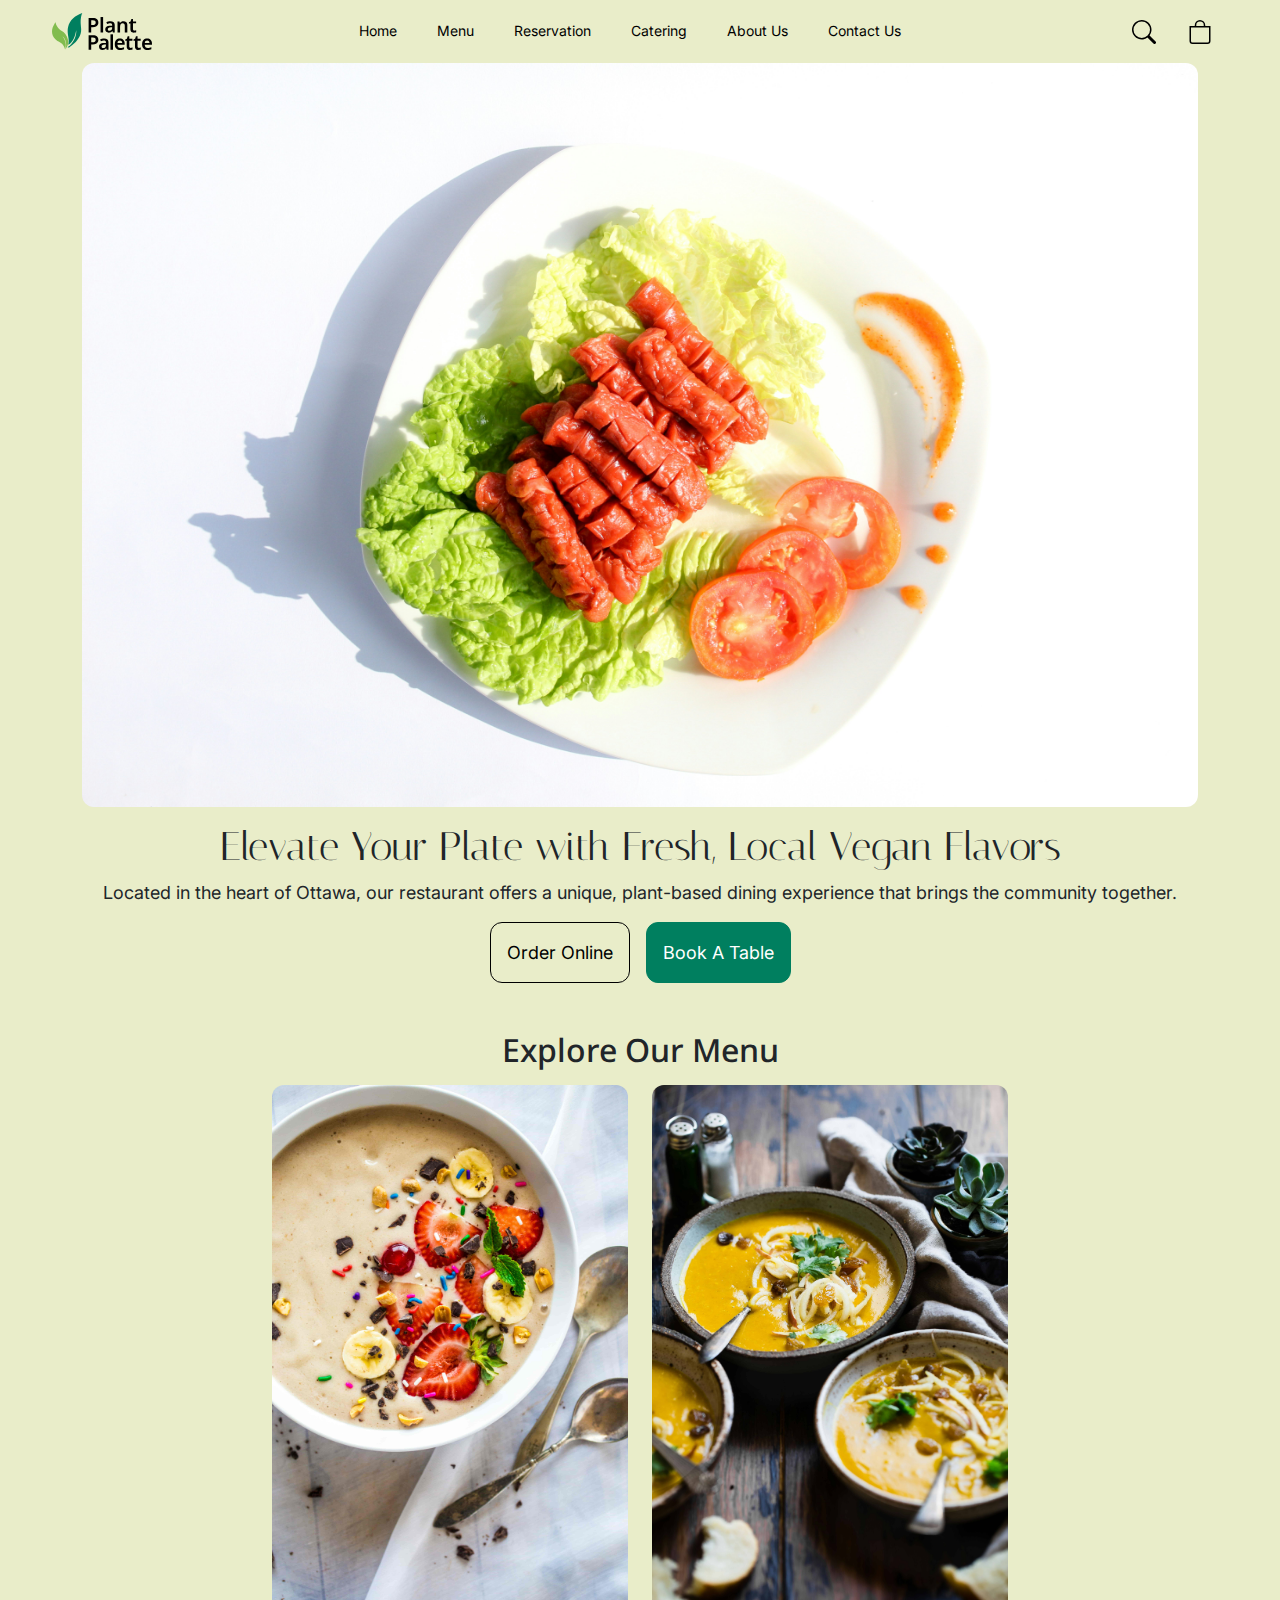
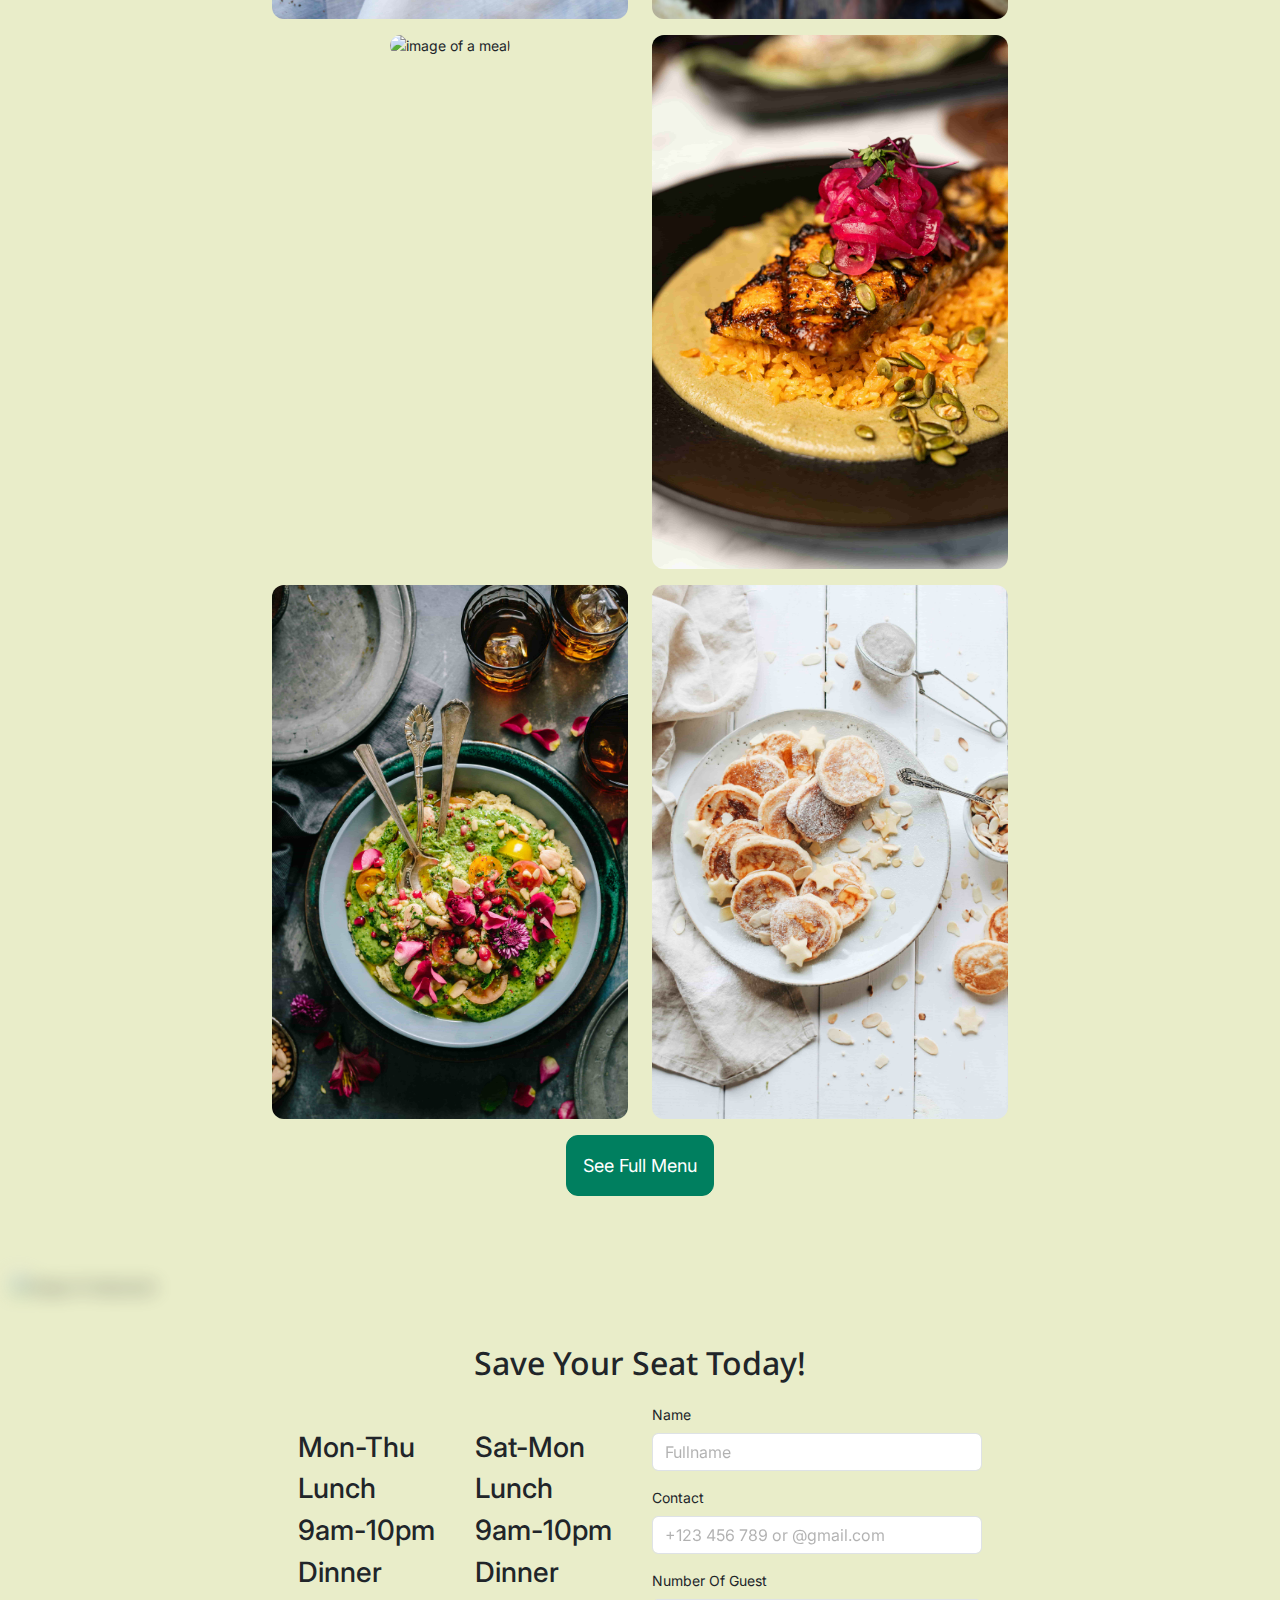
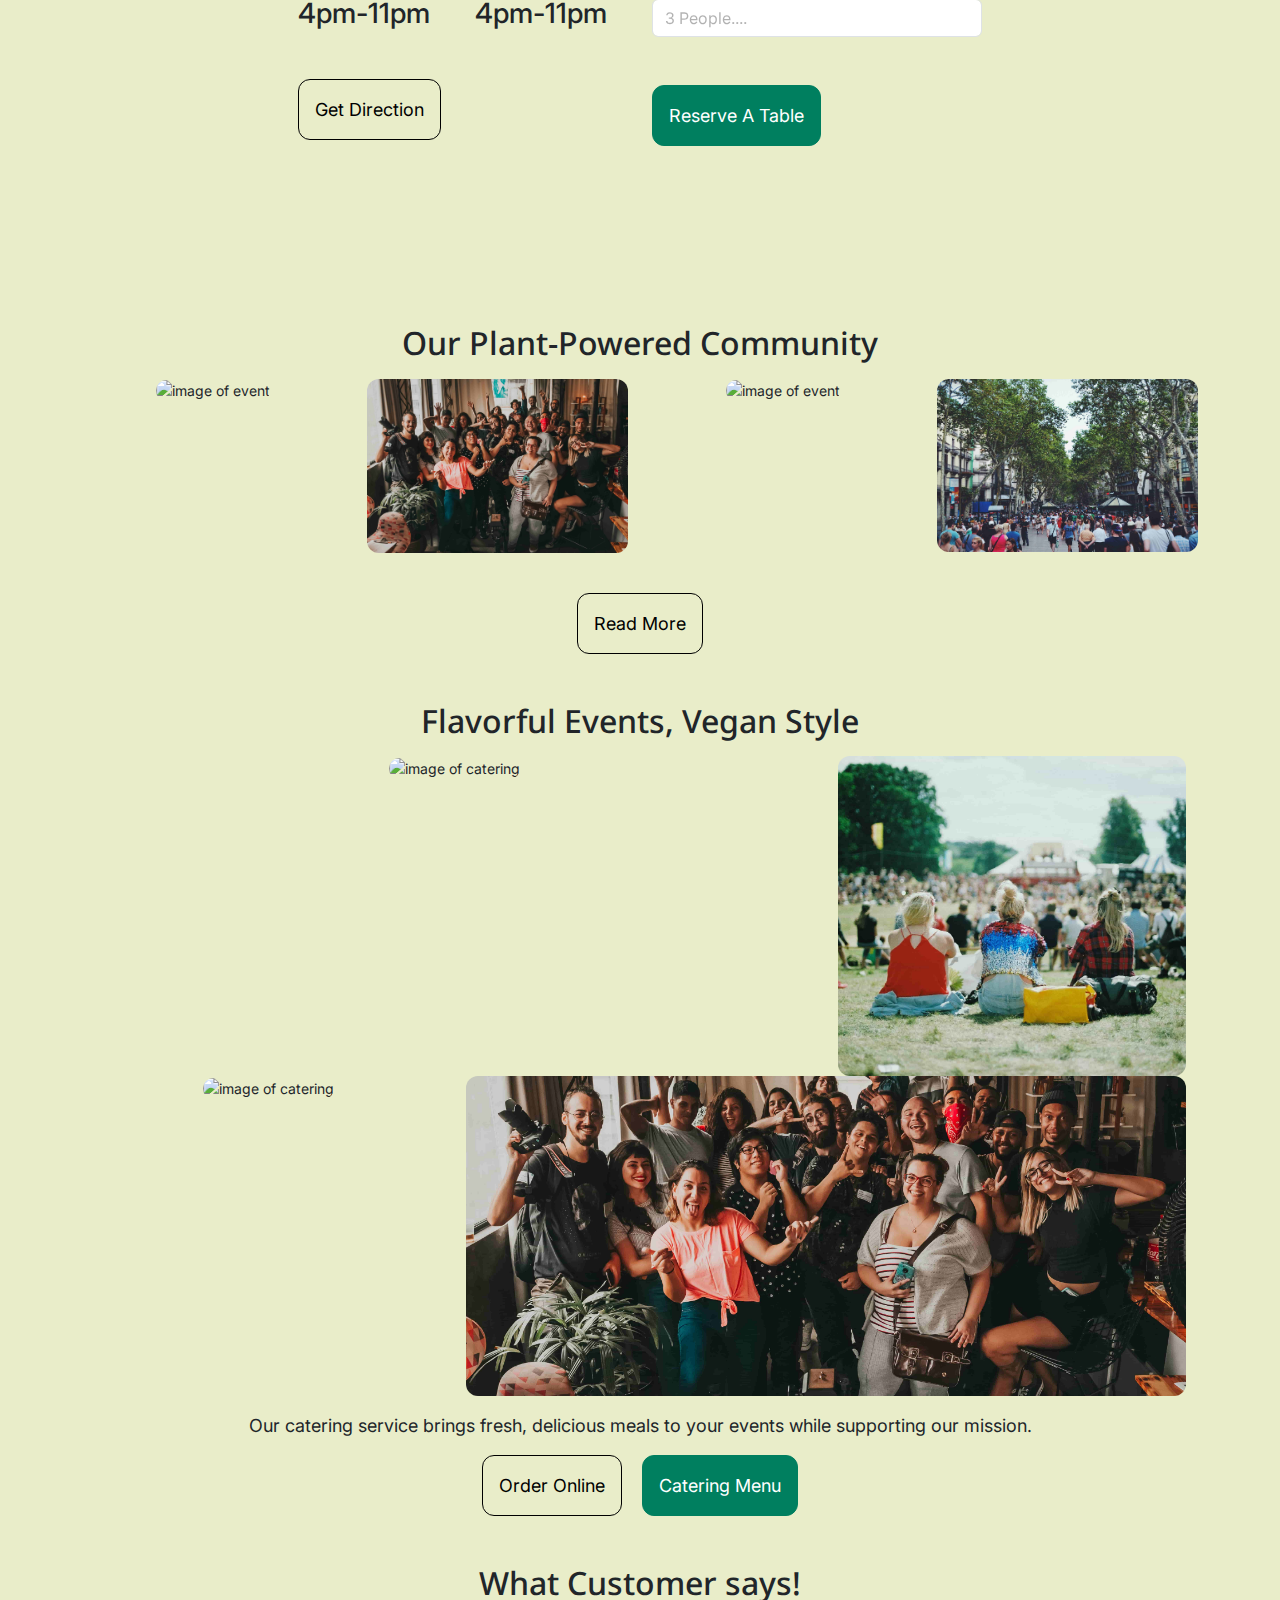
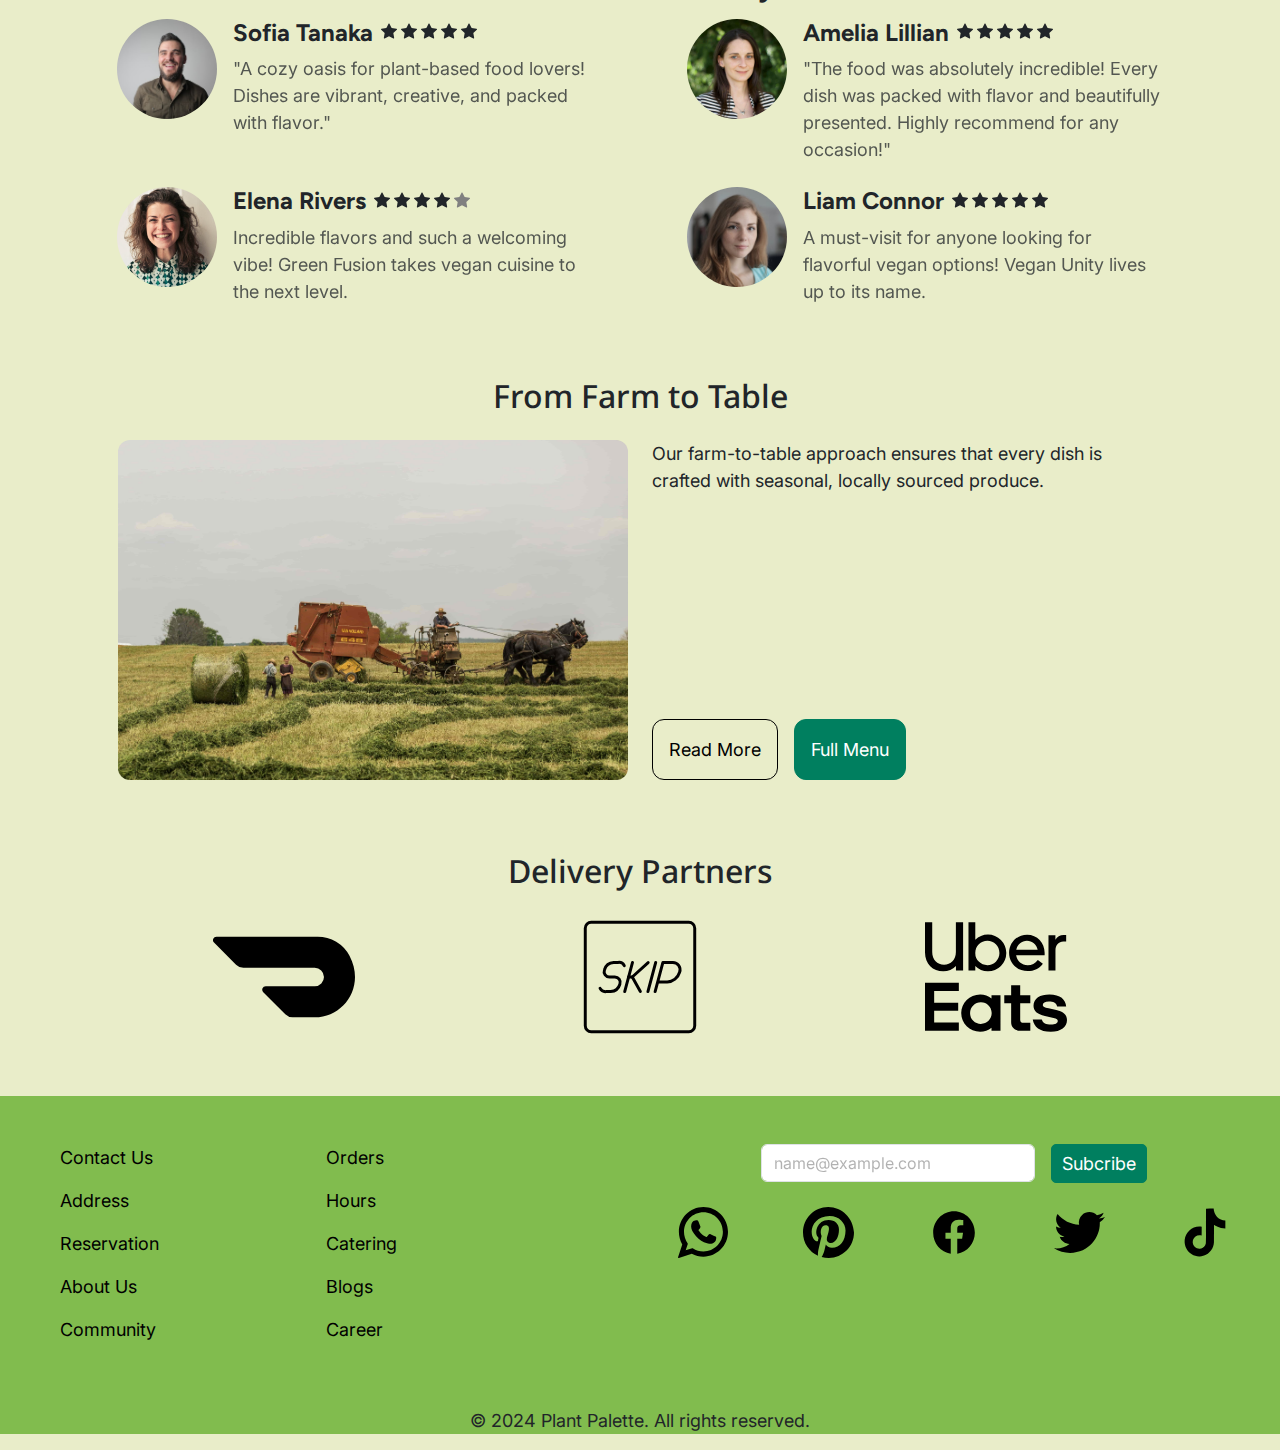
==== home.html @ 31d9de44 "images are changed to min sized ones and operation time added to the xxl footer" ====
<!DOCTYPE html>
<html lang="en">
<head>
    <meta charset="UTF-8">
    <meta name="viewport" content="width=device-width, initial-scale=1.0">
    <title>Plant Pallette Restaurant</title>
    <link href="https://cdn.jsdelivr.net/npm/bootstrap@5.3.3/dist/css/bootstrap.min.css" rel="stylesheet" integrity="sha384-QWTKZyjpPEjISv5WaRU9OFeRpok6YctnYmDr5pNlyT2bRjXh0JMhjY6hW+ALEwIH" crossorigin="anonymous">
    <!-- always keep the Bootstraap link file BEFORE other files -->
    <link rel="icon" href="svg-images/icon.svg" type="image/svg+xml">
    <link href="https://cdn.jsdelivr.net/npm/bootstrap-icons/font/bootstrap-icons.css" rel="stylesheet">
    <link rel="preconnect" href="https://fonts.googleapis.com">
    <link rel="preconnect" href="https://fonts.gstatic.com" crossorigin>
    <link href="https://fonts.googleapis.com/css2?family=Figtree:ital,wght@0,300..900;1,300..900&family=Inter:ital,opsz,wght@0,14..32,100..900;1,14..32,100..900&family=Italiana&family=Noto+Sans:ital,wght@0,100..900;1,100..900&display=swap" rel="stylesheet">
    <!-- font should be before css and after Bootstrap link -->
    <link rel="stylesheet" href="css/home.css">
</head>
<body>
<div class="container-xxl">
  <header>
    <div class="container-xxl">
       <nav class="navbar navbar-expand-lg mx-lg-3">
           <div class="container-fluid">
             <a class="navbar-brand ms-0" href="#"><svg id="Layer_1" xmlns="http://www.w3.org/2000/svg" width="100px" height="auto"   viewBox="0 0 520.36 192.6">
               <defs>
                 <style>
                   .cls-1 {
                     fill: #81bc4e;
                   }
             
                   .cls-2 {
                     fill: #007f5f;
                   }
                 </style>
               </defs>
               <g id="acdSQG">
                 <path class="cls-2" d="M157.66,0c-2.9,6-5,12.3-6.3,18.9-4.8,23.9-1.2,41,.3,64.3,2.3,33.8-20.9,64-46,83.8s-14,11-17.6,12.4-4.4-.5-6.8-.6c-.2-1,.3-1,.8-1.4,3.3-3,7.7-5.7,11.2-8.8,20.6-19,34.1-48.1,32.9-76.4,0-.6.4-1.9-.5-1.7-5.1,28.2-15.5,59.9-41.4,75.4,1.9-8.1,2.9-16.4,2.5-24.7-1.2-24.8-8.8-41-3.3-67.6C91.36,35.4,122.66,12,157.66,0Z"/>
                 <path class="cls-1" d="M18.36,48.9c2.6,13.8,10.8,27.7,21.5,36.7s13.6,8.5,19.7,13.7c14.5,12.4,25.8,34.8,24.7,54.2-.8,13.8-7.8,24.6-13.5,36.7-.9.1-.4-1.1-.4-1.6.6-4.8,2.2-9.8,2.8-14.7,2.1-18.4-3.3-38.5-16.7-51.6-.4,0-.3.5-.2.7.6,1.5,3.5,5,4.6,6.9,10.1,18.1,14.6,38.3,6.7,58.2-1.9-4.7-3.1-9.5-5.4-14.1-11.5-22.4-30.8-21.7-46-38.3C-6.14,111.5-3.64,81.9,13.16,55.5c1.1-1.7,2.6-4.3,3.8-5.7s.5-1,1.4-.8v-.1Z"/>
               </g>
               <path d="M213.06,25.9c9.8,0,16.9,2,21.4,6.1,4.5,4.1,6.7,9.7,6.7,17s-.9,8.3-2.8,12.1c-1.8,3.7-4.9,6.8-9.3,9.1s-10.2,3.5-17.6,3.5h-7.5v27.8h-13.5V25.9h22.6ZM212.16,37.1h-8.1v25.3h6.1c5.5,0,9.7-1,12.7-3s4.5-5.3,4.5-9.9-1.2-7.3-3.7-9.3-6.3-3.1-11.5-3.1Z"/>
               <path d="M265.96,101.4h-13.3V21h13.3v80.4Z"/>
               <path d="M303.66,43c7.4,0,13,1.6,16.9,4.9,3.8,3.2,5.8,8.3,5.8,15v38.5h-9.4l-2.6-7.9h-.4c-2.5,3.1-5.1,5.4-7.8,6.8-2.8,1.4-6.5,2.2-11.2,2.2s-9.4-1.4-12.8-4.3-5.1-7.4-5.1-13.4,2.2-10.4,6.5-13.3c4.3-3,10.9-4.6,19.7-5l9.9-.3v-2.9c0-3.7-.9-6.3-2.6-7.8-1.8-1.6-4.2-2.3-7.4-2.3s-5.7.4-8.3,1.2c-2.6.8-5.3,1.8-7.9,3l-4.2-9.3c2.8-1.5,6-2.7,9.7-3.6,3.6-.9,7.4-1.4,11.4-1.4l-.2-.1ZM313.06,74.3l-7,.2c-5.9.2-9.9,1.2-12.2,3-2.3,1.8-3.4,4.2-3.4,7.2s.8,4.7,2.4,5.9c1.6,1.2,3.7,1.7,6.3,1.7,3.9,0,7.2-1.1,9.8-3.3,2.7-2.2,4-5.5,4-9.9v-4.9l.1.1Z"/>
               <path d="M371.56,43c6.4,0,11.4,1.7,15.1,5,3.6,3.3,5.4,8.7,5.4,16.1v37.3h-13.3v-34.7c0-4.3-.8-7.5-2.5-9.7s-4.4-3.2-8-3.2c-5.4,0-9,1.7-11,5.1-2,3.4-3,8.2-3,14.5v28h-13.3v-57.3h10.3l1.9,7.5h.7c1.8-3,4.4-5.1,7.6-6.5s6.6-2.1,10.2-2.1h-.1Z"/>
               <path d="M428.96,91.8c1.6,0,3.2-.2,4.8-.5,1.6-.3,3-.7,4.4-1.1v9.9c-1.4.7-3.2,1.3-5.5,1.7-2.3.4-4.6.6-7.1.6s-6.3-.5-8.9-1.6-4.7-2.9-6.3-5.6c-1.6-2.7-2.3-6.5-2.3-11.3v-29.8h-7.7v-5.8l8.5-4.7,4.2-12.2h8.4v12.6h16.3v10h-16.3v29.7c0,2.7.7,4.7,2.2,6,1.4,1.3,3.3,2,5.4,2l-.1.1Z"/>
               <path d="M213.06,115.9c9.8,0,16.9,2,21.4,6.1s6.7,9.7,6.7,17-.9,8.3-2.8,12.1c-1.8,3.7-4.9,6.8-9.3,9.1s-10.2,3.5-17.6,3.5h-7.5v27.8h-13.5v-75.5h22.5l.1-.1ZM212.16,127.1h-8.1v25.3h6.1c5.5,0,9.7-1,12.7-3s4.5-5.3,4.5-9.9-1.2-7.3-3.7-9.3-6.3-3.1-11.5-3.1Z"/>
               <path d="M271.26,133c7.4,0,13,1.6,16.9,4.9,3.8,3.2,5.8,8.3,5.8,15v38.5h-9.4l-2.6-7.9h-.4c-2.5,3.1-5.1,5.4-7.8,6.8-2.8,1.4-6.5,2.2-11.2,2.2s-9.4-1.4-12.8-4.3c-3.4-2.9-5.1-7.4-5.1-13.4s2.2-10.4,6.5-13.3c4.3-3,10.9-4.6,19.7-5l9.9-.3v-2.9c0-3.7-.9-6.3-2.6-7.8-1.8-1.6-4.2-2.3-7.4-2.3s-5.7.4-8.3,1.2c-2.6.8-5.3,1.8-7.9,3l-4.2-9.3c2.8-1.5,6-2.7,9.7-3.6,3.6-.9,7.4-1.4,11.4-1.4l-.2-.1ZM280.66,164.3l-7,.2c-5.9.2-9.9,1.2-12.2,3-2.3,1.8-3.4,4.2-3.4,7.2s.8,4.7,2.4,5.9,3.7,1.7,6.3,1.7c3.9,0,7.2-1.1,9.8-3.3,2.7-2.2,4-5.5,4-9.9v-4.9l.1.1Z"/>
               <path d="M317.56,191.4h-13.3v-80.4h13.3v80.4Z"/>
               <path d="M353.36,133c7.7,0,13.8,2.3,18.2,6.9,4.5,4.6,6.7,11,6.7,19.1v6.8h-37.9c.1,5.2,1.6,9.3,4.3,12.1,2.8,2.9,6.6,4.3,11.4,4.3s7-.4,9.9-1.1c3-.7,6-1.8,9.1-3.2v10.7c-2.8,1.3-5.7,2.3-8.8,3-3,.6-6.7,1-10.9,1s-10.6-1.1-14.9-3.2c-4.3-2.2-7.7-5.4-10.1-9.7s-3.6-9.8-3.6-16.3c0-9.8,2.4-17.3,7.2-22.4,4.8-5.1,11.2-7.7,19.2-7.7l.2-.3ZM353.36,142.9c-3.6,0-6.5,1.1-8.7,3.4-2.2,2.3-3.5,5.7-3.9,10.2h24.6c0-3.9-1.1-7.2-3-9.8s-5-3.9-9-3.9v.1Z"/>
               <path d="M409.76,181.8c1.6,0,3.2-.2,4.8-.5,1.6-.3,3-.7,4.4-1.1v9.9c-1.4.7-3.2,1.3-5.5,1.7s-4.6.6-7.1.6-6.3-.5-8.9-1.6-4.7-2.9-6.3-5.6c-1.6-2.7-2.3-6.5-2.3-11.3v-29.8h-7.7v-5.8l8.5-4.7,4.2-12.2h8.4v12.6h16.3v10h-16.3v29.7c0,2.7.7,4.7,2.2,6,1.4,1.3,3.3,2,5.4,2l-.1.1Z"/>
               <path d="M452.76,181.8c1.6,0,3.2-.2,4.8-.5,1.6-.3,3-.7,4.4-1.1v9.9c-1.4.7-3.2,1.3-5.5,1.7s-4.6.6-7.1.6-6.3-.5-8.9-1.6-4.7-2.9-6.3-5.6c-1.6-2.7-2.3-6.5-2.3-11.3v-29.8h-7.7v-5.8l8.5-4.7,4.2-12.2h8.4v12.6h16.3v10h-16.3v29.7c0,2.7.7,4.7,2.2,6,1.4,1.3,3.3,2,5.4,2l-.1.1Z"/>
               <path d="M495.46,133c7.7,0,13.8,2.3,18.2,6.9,4.5,4.6,6.7,11,6.7,19.1v6.8h-37.9c.1,5.2,1.6,9.3,4.3,12.1,2.8,2.9,6.6,4.3,11.4,4.3s7-.4,9.9-1.1c3-.7,6-1.8,9.1-3.2v10.7c-2.8,1.3-5.7,2.3-8.8,3-3,.6-6.7,1-10.9,1s-10.6-1.1-14.9-3.2c-4.3-2.2-7.7-5.4-10.1-9.7s-3.6-9.8-3.6-16.3c0-9.8,2.4-17.3,7.2-22.4,4.8-5.1,11.2-7.7,19.2-7.7l.2-.3ZM495.46,142.9c-3.6,0-6.5,1.1-8.7,3.4-2.2,2.3-3.5,5.7-3.9,10.2h24.6c0-3.9-1.1-7.2-3-9.8s-5-3.9-9-3.9v.1Z"/>
             </svg>
             </a>
             <button class="navbar-toggler" type="button" data-bs-toggle="collapse" data-bs-target="#navbarNav" aria-controls="navbarNav" aria-expanded="false" aria-label="Toggle navigation">
               <span class="navbar-toggler-icon"></span>
             </button>
             <div class="collapse navbar-collapse justify-content-center" id="navbarNav">
               <ul class="navbar-nav">
                 <li class="nav-item">
                   <a class="nav-link active" aria-current="page" href="#">Home</a>
                 </li>
                 <li class="nav-item">
                   <a class="nav-link mx-lg-4" href="#">Menu</a>
                 </li>
                 <li class="nav-item">
                   <a class="nav-link" href="#">Reservation</a>
                 </li>
                 <li class="nav-item">
                   <a class="nav-link mx-lg-4" href="#">Catering</a>
                 </li>
                 <li class="nav-item">
                   <a class="nav-link" href="#">About Us</a>
                 </li>
                 <li class="nav-item">
                   <a class="nav-link mx-lg-4" href="#">Contact Us</a>
                 </li>
               </ul>
             </div>
             <div class="d-flex d-none d-lg-block ms-lg-0 nav-link">
               <svg class="svg" xmlns="http://www.w3.org/2000/svg" width="24" height="auto" fill="currentColor" class="bi bi-search" viewBox="0 0 16 16">
               <path d="M11.742 10.344a6.5 6.5 0 1 0-1.397 1.398h-.001q.044.06.098.115l3.85 3.85a1 1 0 0 0 1.415-1.414l-3.85-3.85a1 1 0 0 0-.115-.1zM12 6.5a5.5 5.5 0 1 1-11 0 5.5 5.5 0 0 1 11 0"/>
               </svg>
             </div>
             <div class="d-flex d-none d-lg-block ms-lg-0 nav-link">
               <svg class="svg" xmlns="http://www.w3.org/2000/svg" width="24" height="auto" fill="currentColor" class="bi bi-bag" viewBox="0 0 16 16">
                 <path d="M8 1a2.5 2.5 0 0 1 2.5 2.5V4h-5v-.5A2.5 2.5 0 0 1 8 1m3.5 3v-.5a3.5 3.5 0 1 0-7 0V4H1v10a2 2 0 0 0 2 2h10a2 2 0 0 0 2-2V4zM2 5h12v9a1 1 0 0 1-1 1H3a1 1 0 0 1-1-1z"/>
               </svg>
             </div>
           </div>
         </nav>
    </div>
   </header>
    <main>
     <section class="hero-section">
      <div class="container-lg">
        <div class="">
          <img src="placeholder-images/hero-image.jpg" class="img-fluid" alt="image of a vegan dish">
        </div>
        <div class="container-sm mt-3">
          <h1 class="h1 text-center">
            Elevate Your Plate with Fresh, Local Vegan Flavors
          </h1>
        </div>
        <div class="container-sm mt-1">
          <p class="p text-center">
            Located in the heart of Ottawa, our restaurant offers a unique, plant-based dining experience that brings the community together.
          </p>
        </div>
        <div class="d-flex justify-content-center">
          <button type="button" class="btn btn-outline-secondary me-3">Order Online</button>
          <button type="button" class="btn btn-primary">Book A Table</button>
        </div>
      </div>
     </section>
     <section class="menu">
      <div>
        <div>
          <h2 class="h2 text-center mt-5 mb-3">Explore Our Menu</h2>
        </div>
        <div class="container text-center">
          <div class="row d-flex justify-content-center">
            <div class="col-md-5 col-lg-4">
              <img class="img-fluid mb-3" src="placeholder-images/meal-1.jpg" alt="image of a dish">
            </div>
            <div class="col-md-5 col-lg-4">
              <img class="img-fluid mb-3" src="placeholder-images/meal-2.jpg" alt="image of a meal">
            </div>
          </div>
          <div class="row d-flex justify-content-center">
            <div class="col-md-5 col-lg-4">
              <img class="img-fluid mb-3" src="placeholder-images/meal-3.jpg" alt="image of a meal">
            </div>
            <div class="col-md-5 col-lg-4">
              <img class="img-fluid mb-3 d-none d-md-block" src="placeholder-images/meal-10.jpg" alt="image of a food">
            </div>
          </div>
          <div class="row d-flex justify-content-center">
            <div class="col-lg-4">
              <img class="img-fluid mb-3 d-none d-lg-block" src="placeholder-images/meal-13.jpg" alt="image of a meal">
            </div>
            <div class="col-lg-4">
              <img class="img-fluid mb-3 d-none d-lg-block" src="placeholder-images/meal-5.jpg" alt="image of a food">
            </div>
          </div>
        </div>
        <div class="d-flex justify-content-center">
          <button type="button" class="btn btn-primary mb-5">See Full Menu</button>
        </div>
      </div>
     </section>
      <section class="reservation">
        <div class="img-box d-flex justify-content-center">
          <img class="blurry-image-box" src="placeholder-images/reservation.jpg" alt="image of restaurant">
           <div class="box-content row text-center justify-content-center justify-content-lg-start">
             <h2 class="h2 mb-5">Save Your Seat Today!</h2>
             <div class="col-sm-5 col-lg-3 text-md-end text-lg-start">
               <p class="h3">Mon-Thu</p>
               <p class="h3">Lunch</p>
               <p class="h3">9am-10pm</p>
               <p class="h3">Dinner</p>
               <p class="h3">4pm-11pm</p>
               <button type="button" class="btn btn-outline-secondary mt-5 d-none d-lg-block">Get Direction</button>
             </div>
             <div class="col-sm-5 col-lg-3 text-md-start text-lg-start">
               <p class="h3">Sat-Mon</p>
               <p class="h3">Lunch</p>
               <p class="h3">9am-10pm</p>
               <p class="h3">Dinner</p>
               <p class="h3">4pm-11pm</p>
             </div>
             <div class="form d-none d-lg-block col-lg-6">
              <div class="mb-3 col text-start">
                <label for="exampleFormControlInput1" class="form-label">Name</label>
                <input type="email" class="form-control" id="exampleFormControlInput1" placeholder="Fullname">
              </div>
              <div class="mb-3 col text-start">
                <label for="exampleFormControlInput1" class="form-label">Contact</label>
                <input type="email" class="form-control" id="exampleFormControlInput1" placeholder="+123 456 789 or @gmail.com">
              </div>
              <div class="mb-3 col text-start">
                <label for="exampleFormControlInput1" class="form-label">Number Of Guest</label>
                <input type="email" class="form-control" id="exampleFormControlInput1" placeholder="3 People....">
              </div>
              <div class="text-lg-start mt-5">
                <button type="button" class="btn btn-primary mb-0">Reserve A Table</button>
              </div>
             </div>
             <div class="mt-5">
               <button type="button" class="btn btn-outline-secondary me-3 d-none d-md-block d-lg-none">Get Direction</button>
               <button type="button" class="btn btn-primary d-lg-none">Reserve A Table</button>
             </div>
         </div>
        </div>
      </section>
    </main>
    <section class="community">
      <div class="mt-5">
        <div class="text-center mb-3 mt-5">
          <h2 class="h2">Our Plant-Powered Community</h2>
        </div>
        <!-- carosal will only show on mobile (d-md-none) -->
        <div id="carouselExampleIndicators" class="carousel slide d-md-none d-lg-none">
          <div class="carousel-indicators">
            <button type="button" data-bs-target="#carouselExampleIndicators" data-bs-slide-to="0" class="active" aria-current="true" aria-label="Slide 1"></button>
            <button type="button" data-bs-target="#carouselExampleIndicators" data-bs-slide-to="1" aria-label="Slide 2"></button>
            <button type="button" data-bs-target="#carouselExampleIndicators" data-bs-slide-to="2" aria-label="Slide 3"></button>
          </div>
          <div class="carousel-inner">
            <div class="carousel-item active">
              <img src="placeholder-images/community-4.jpg" class="d-block round-img  w-100" alt="image of event">
            </div>
            <div class="carousel-item">
              <img src="placeholder-images/community-2.jpg" class="d-block round-img  w-100" alt="a group of people">
            </div>
            <div class="carousel-item">
              <img src="placeholder-images/community-3.jpg" class="d-block round-img  w-100" alt="a group of people">
            </div>
          </div>
          <button class="carousel-control-prev" type="button" data-bs-target="#carouselExampleIndicators" data-bs-slide="prev">
            <span class="carousel-control-prev-icon" aria-hidden="true"></span>
            <span class="visually-hidden">Previous</span>
          </button>
          <button class="carousel-control-next" type="button" data-bs-target="#carouselExampleIndicators" data-bs-slide="next">
            <span class="carousel-control-next-icon" aria-hidden="true"></span>
            <span class="visually-hidden">Next</span>
          </button>
        </div>
        <!-- carosal ends here for mobile-->
        <div class="container text-center d-none d-md-block">
          <div class="row align-items-start">
            <div class="col">
              <img class="c-img-box col-lg-4 round-img " src="placeholder-images/community-4.jpg" alt="image of event">
            </div>
            <div class="col">
              <img class="c-img-box col-lg-4 round-img " src="placeholder-images/community-2.jpg" alt="image of event">
            </div>
            <div class="col">
              <img class="c-img-box col-lg-4 round-img " src="placeholder-images/community-3.jpg" alt="image of event">
            </div>
            <div class="col d-none d-lg-block">
              <img class="c-img-box col-lg-4 round-img " src="placeholder-images/community-5.jpg" alt="image of event">
            </div>
          </div>
        </div>
        <!-- this second carosal is for tablet and desktop, It will only appear when screen size is midium and large -->
        <div class="text-center mt-4">
          <button type="button" class="btn btn-outline-secondary mt-3">Read More</button>
        </div>
      </div>
    </section>
    <section class="catering">
      <div class="text-center container mt-5">
        <div class="mb-3">
          <h2 class="h2">Flavorful Events, Vegan Style</h2>
        </div>
        <div class="container">
          <div class="row">
            <div class="box col-lg-8 col-md-4 mb-4">
              <img class="c-img-box round-img" src="placeholder-images/catering-1.jpg" alt="image of catering">
            </div>
            <div class="box col-lg-4 col-md-4 d-none d-md-block d-lg-block">
              <img class="c-img-box round-img" src="placeholder-images/catering-2.jpg" alt="image of catering">
            </div>
            <div class="box col-lg-4 col-md-4 d-none d-md-block d-lg-block">
              <img class="c-img-box round-img" src="placeholder-images/community-3.jpg" alt="image of catering">
            </div>
            <div class="box col-lg-8 d-none d-lg-block">
              <img class="c-img-box round-img" src="placeholder-images/community-2.jpg" alt="image of catering">
            </div>
          </div>
        </div>
        <div class="text-center mt-lg-3">
          <p class="p ">Our catering service brings fresh, delicious meals to your events while supporting our mission.</p>
        </div>
        <div>
          <button type="button" class="btn btn-outline-secondary me-3">Order Online</button>
          <button type="button" class="btn btn-primary">Catering Menu</button>
        </div>
      </div>
    </section>
    <section class="testimonial">
      <div class="mt-5">
        <div class="mb-3">
          <h2 class="h2 text-center">What Customer says!</h2>
        </div>
        <div class="container">
          <div class="row justify-content-around">
            <div class="t-box d-flex col-md-5 col-lg-6 mb-2">
              <!-- testimonial-1 -->
              <div class="img">
                <img class="object-fit-cover" src="placeholder-images/testimonial-1 (2).jpg" alt="picture of a women">
              </div>
              <div class="ms-3">
                <div class="d-flex">
                  <h3 class="h4 me-2"><b>Sofia Tanaka</b></h3>
                  <div class="d-flex">
                    <div class="align-bottom">
                      <svg xmlns="http://www.w3.org/2000/svg" width="16" height="16" fill="currentColor" class="bi bi-star-fill" viewBox="0 0 16 16">
                        <path d="M3.612 15.443c-.386.198-.824-.149-.746-.592l.83-4.73L.173 6.765c-.329-.314-.158-.888.283-.95l4.898-.696L7.538.792c.197-.39.73-.39.927 0l2.184 4.327 4.898.696c.441.062.612.636.282.95l-3.522 3.356.83 4.73c.078.443-.36.79-.746.592L8 13.187l-4.389 2.256z"/>
                      </svg>
                      <svg xmlns="http://www.w3.org/2000/svg" width="16" height="16" fill="currentColor" class="bi bi-star-fill" viewBox="0 0 16 16">
                        <path d="M3.612 15.443c-.386.198-.824-.149-.746-.592l.83-4.73L.173 6.765c-.329-.314-.158-.888.283-.95l4.898-.696L7.538.792c.197-.39.73-.39.927 0l2.184 4.327 4.898.696c.441.062.612.636.282.95l-3.522 3.356.83 4.73c.078.443-.36.79-.746.592L8 13.187l-4.389 2.256z"/>
                      </svg>
                      <svg xmlns="http://www.w3.org/2000/svg" width="16" height="16" fill="currentColor" class="bi bi-star-fill" viewBox="0 0 16 16">
                        <path d="M3.612 15.443c-.386.198-.824-.149-.746-.592l.83-4.73L.173 6.765c-.329-.314-.158-.888.283-.95l4.898-.696L7.538.792c.197-.39.73-.39.927 0l2.184 4.327 4.898.696c.441.062.612.636.282.95l-3.522 3.356.83 4.73c.078.443-.36.79-.746.592L8 13.187l-4.389 2.256z"/>
                      </svg>
                      <svg xmlns="http://www.w3.org/2000/svg" width="16" height="16" fill="currentColor" class="bi bi-star-fill" viewBox="0 0 16 16">
                        <path d="M3.612 15.443c-.386.198-.824-.149-.746-.592l.83-4.73L.173 6.765c-.329-.314-.158-.888.283-.95l4.898-.696L7.538.792c.197-.39.73-.39.927 0l2.184 4.327 4.898.696c.441.062.612.636.282.95l-3.522 3.356.83 4.73c.078.443-.36.79-.746.592L8 13.187l-4.389 2.256z"/>
                      </svg>
                      <svg xmlns="http://www.w3.org/2000/svg" width="16" height="16" fill="currentColor" class="bi bi-star-fill" viewBox="0 0 16 16">
                        <path d="M3.612 15.443c-.386.198-.824-.149-.746-.592l.83-4.73L.173 6.765c-.329-.314-.158-.888.283-.95l4.898-.696L7.538.792c.197-.39.73-.39.927 0l2.184 4.327 4.898.696c.441.062.612.636.282.95l-3.522 3.356.83 4.73c.078.443-.36.79-.746.592L8 13.187l-4.389 2.256z"/>
                      </svg>
                    </div>
                  </div>
                </div>
                <div><p class="opacity-75">"A cozy oasis for plant-based food lovers! Dishes are vibrant, creative, and packed with flavor."</p></div>
              </div>
            </div>
            <div class="t-box d-flex col-md-5 col-lg-6 mb-2">
              <!-- testimonial-2 -->
              <div class="img">
                <img class="object-fit-cover" src="placeholder-images/testimonial-2.jpg" alt="picture of a women">
              </div>
              <div class="ms-3">
                <div class="d-flex">
                  <h3 class="h4 me-2"><b>Amelia Lillian</b></h3>
                  <div class="d-flex">
                    <div class="align-bottom">
                      <svg xmlns="http://www.w3.org/2000/svg" width="16" height="16" fill="currentColor" class="bi bi-star-fill" viewBox="0 0 16 16">
                        <path d="M3.612 15.443c-.386.198-.824-.149-.746-.592l.83-4.73L.173 6.765c-.329-.314-.158-.888.283-.95l4.898-.696L7.538.792c.197-.39.73-.39.927 0l2.184 4.327 4.898.696c.441.062.612.636.282.95l-3.522 3.356.83 4.73c.078.443-.36.79-.746.592L8 13.187l-4.389 2.256z"/>
                      </svg>
                      <svg xmlns="http://www.w3.org/2000/svg" width="16" height="16" fill="currentColor" class="bi bi-star-fill" viewBox="0 0 16 16">
                        <path d="M3.612 15.443c-.386.198-.824-.149-.746-.592l.83-4.73L.173 6.765c-.329-.314-.158-.888.283-.95l4.898-.696L7.538.792c.197-.39.73-.39.927 0l2.184 4.327 4.898.696c.441.062.612.636.282.95l-3.522 3.356.83 4.73c.078.443-.36.79-.746.592L8 13.187l-4.389 2.256z"/>
                      </svg>
                      <svg xmlns="http://www.w3.org/2000/svg" width="16" height="16" fill="currentColor" class="bi bi-star-fill" viewBox="0 0 16 16">
                        <path d="M3.612 15.443c-.386.198-.824-.149-.746-.592l.83-4.73L.173 6.765c-.329-.314-.158-.888.283-.95l4.898-.696L7.538.792c.197-.39.73-.39.927 0l2.184 4.327 4.898.696c.441.062.612.636.282.95l-3.522 3.356.83 4.73c.078.443-.36.79-.746.592L8 13.187l-4.389 2.256z"/>
                      </svg>
                      <svg xmlns="http://www.w3.org/2000/svg" width="16" height="16" fill="currentColor" class="bi bi-star-fill" viewBox="0 0 16 16">
                        <path d="M3.612 15.443c-.386.198-.824-.149-.746-.592l.83-4.73L.173 6.765c-.329-.314-.158-.888.283-.95l4.898-.696L7.538.792c.197-.39.73-.39.927 0l2.184 4.327 4.898.696c.441.062.612.636.282.95l-3.522 3.356.83 4.73c.078.443-.36.79-.746.592L8 13.187l-4.389 2.256z"/>
                      </svg>
                      <svg xmlns="http://www.w3.org/2000/svg" width="16" height="16" fill="currentColor" class="bi bi-star-fill" viewBox="0 0 16 16">
                        <path d="M3.612 15.443c-.386.198-.824-.149-.746-.592l.83-4.73L.173 6.765c-.329-.314-.158-.888.283-.95l4.898-.696L7.538.792c.197-.39.73-.39.927 0l2.184 4.327 4.898.696c.441.062.612.636.282.95l-3.522 3.356.83 4.73c.078.443-.36.79-.746.592L8 13.187l-4.389 2.256z"/>
                      </svg>
                    </div>
                  </div>
                </div>
                <div><p class="opacity-75">"The food was absolutely incredible! Every dish was packed with flavor and beautifully presented. Highly recommend for any occasion!"</p></div>
              </div>
            </div>
            <div class="t-box d-flex col-md-5 col-lg-6 mb-2">
              <!-- testimonial-3 -->
              <div class="img">
                <img class="object-fit-cover" src="placeholder-images/testimonial-4.jpg" alt="picture of a women">
              </div>
              <div class="ms-3">
                <div class="d-flex">
                  <h3 class="h4 me-2"><b>Elena Rivers</b></h3>
                  <div class="d-flex">
                    <div class="align-bottom">
                      <svg xmlns="http://www.w3.org/2000/svg" width="16" height="16" fill="currentColor" class="bi bi-star-fill" viewBox="0 0 16 16">
                        <path d="M3.612 15.443c-.386.198-.824-.149-.746-.592l.83-4.73L.173 6.765c-.329-.314-.158-.888.283-.95l4.898-.696L7.538.792c.197-.39.73-.39.927 0l2.184 4.327 4.898.696c.441.062.612.636.282.95l-3.522 3.356.83 4.73c.078.443-.36.79-.746.592L8 13.187l-4.389 2.256z"/>
                      </svg>
                      <svg xmlns="http://www.w3.org/2000/svg" width="16" height="16" fill="currentColor" class="bi bi-star-fill" viewBox="0 0 16 16">
                        <path d="M3.612 15.443c-.386.198-.824-.149-.746-.592l.83-4.73L.173 6.765c-.329-.314-.158-.888.283-.95l4.898-.696L7.538.792c.197-.39.73-.39.927 0l2.184 4.327 4.898.696c.441.062.612.636.282.95l-3.522 3.356.83 4.73c.078.443-.36.79-.746.592L8 13.187l-4.389 2.256z"/>
                      </svg>
                      <svg xmlns="http://www.w3.org/2000/svg" width="16" height="16" fill="currentColor" class="bi bi-star-fill" viewBox="0 0 16 16">
                        <path d="M3.612 15.443c-.386.198-.824-.149-.746-.592l.83-4.73L.173 6.765c-.329-.314-.158-.888.283-.95l4.898-.696L7.538.792c.197-.39.73-.39.927 0l2.184 4.327 4.898.696c.441.062.612.636.282.95l-3.522 3.356.83 4.73c.078.443-.36.79-.746.592L8 13.187l-4.389 2.256z"/>
                      </svg>
                      <svg xmlns="http://www.w3.org/2000/svg" width="16" height="16" fill="currentColor" class="bi bi-star-fill" viewBox="0 0 16 16">
                        <path d="M3.612 15.443c-.386.198-.824-.149-.746-.592l.83-4.73L.173 6.765c-.329-.314-.158-.888.283-.95l4.898-.696L7.538.792c.197-.39.73-.39.927 0l2.184 4.327 4.898.696c.441.062.612.636.282.95l-3.522 3.356.83 4.73c.078.443-.36.79-.746.592L8 13.187l-4.389 2.256z"/>
                      </svg>
                      <svg xmlns="http://www.w3.org/2000/svg" width="16" height="16" fill="grey" class="bi bi-star-fill" viewBox="0 0 16 16">
                        <path d="M3.612 15.443c-.386.198-.824-.149-.746-.592l.83-4.73L.173 6.765c-.329-.314-.158-.888.283-.95l4.898-.696L7.538.792c.197-.39.73-.39.927 0l2.184 4.327 4.898.696c.441.062.612.636.282.95l-3.522 3.356.83 4.73c.078.443-.36.79-.746.592L8 13.187l-4.389 2.256z"/>
                      </svg>
                    </div>
                  </div>
                </div>
                <div><p class="opacity-75">Incredible flavors and such a welcoming vibe! Green Fusion takes vegan cuisine to the next level.</p></div>
              </div>
            </div>
            <div class="t-box d-flex col-md-5 col-6">
              <!-- testimonial-4 -->
              <div class="img">
                <img class="object-fit-cover" src="placeholder-images/testimonial-5.jpg" alt="picture of a women">
              </div>
              <div class="ms-3">
                <div class="d-flex">
                  <h3 class="h4 me-2"><b>Liam Connor</b></h3>
                  <div class="d-flex">
                    <div class="align-bottom">
                      <svg xmlns="http://www.w3.org/2000/svg" width="16" height="16" fill="currentColor" class="bi bi-star-fill" viewBox="0 0 16 16">
                        <path d="M3.612 15.443c-.386.198-.824-.149-.746-.592l.83-4.73L.173 6.765c-.329-.314-.158-.888.283-.95l4.898-.696L7.538.792c.197-.39.73-.39.927 0l2.184 4.327 4.898.696c.441.062.612.636.282.95l-3.522 3.356.83 4.73c.078.443-.36.79-.746.592L8 13.187l-4.389 2.256z"/>
                      </svg>
                      <svg xmlns="http://www.w3.org/2000/svg" width="16" height="16" fill="currentColor" class="bi bi-star-fill" viewBox="0 0 16 16">
                        <path d="M3.612 15.443c-.386.198-.824-.149-.746-.592l.83-4.73L.173 6.765c-.329-.314-.158-.888.283-.95l4.898-.696L7.538.792c.197-.39.73-.39.927 0l2.184 4.327 4.898.696c.441.062.612.636.282.95l-3.522 3.356.83 4.73c.078.443-.36.79-.746.592L8 13.187l-4.389 2.256z"/>
                      </svg>
                      <svg xmlns="http://www.w3.org/2000/svg" width="16" height="16" fill="currentColor" class="bi bi-star-fill" viewBox="0 0 16 16">
                        <path d="M3.612 15.443c-.386.198-.824-.149-.746-.592l.83-4.73L.173 6.765c-.329-.314-.158-.888.283-.95l4.898-.696L7.538.792c.197-.39.73-.39.927 0l2.184 4.327 4.898.696c.441.062.612.636.282.95l-3.522 3.356.83 4.73c.078.443-.36.79-.746.592L8 13.187l-4.389 2.256z"/>
                      </svg>
                      <svg xmlns="http://www.w3.org/2000/svg" width="16" height="16" fill="currentColor" class="bi bi-star-fill" viewBox="0 0 16 16">
                        <path d="M3.612 15.443c-.386.198-.824-.149-.746-.592l.83-4.73L.173 6.765c-.329-.314-.158-.888.283-.95l4.898-.696L7.538.792c.197-.39.73-.39.927 0l2.184 4.327 4.898.696c.441.062.612.636.282.95l-3.522 3.356.83 4.73c.078.443-.36.79-.746.592L8 13.187l-4.389 2.256z"/>
                      </svg>
                      <svg xmlns="http://www.w3.org/2000/svg" width="16" height="16" fill="currentColor" class="bi bi-star-fill" viewBox="0 0 16 16">
                        <path d="M3.612 15.443c-.386.198-.824-.149-.746-.592l.83-4.73L.173 6.765c-.329-.314-.158-.888.283-.95l4.898-.696L7.538.792c.197-.39.73-.39.927 0l2.184 4.327 4.898.696c.441.062.612.636.282.95l-3.522 3.356.83 4.73c.078.443-.36.79-.746.592L8 13.187l-4.389 2.256z"/>
                      </svg>
                    </div>
                  </div>
                </div>
                <div><p class="opacity-75">A must-visit for anyone looking for flavorful vegan options! Vegan Unity lives up to its name.</p></div>
              </div>
            </div>
          </div>
        </div>
      </div>
    </section>
    <section class="farm-to-table">
      <div class="container d-flex justify-content-center">
        <!-- farm-to-table section -->
        <div class="container mt-5 row justify-content-center">
          <div class="text-center row col-xxl-6 mb-4">
            <div class="mb-3">
              <h2 class="h2">From Farm to Table</h2>
            </div>
            <div class="col-md-6">
              <img class="c-img-box round-img" src="placeholder-images/farm-to-table-min.jpg" alt="image of farming">
            </div>
            <div class="col-md-6 text-start d-flex flex-column justify-content-between">
              <div class="d-none d-md-block">
                <p class="p p-f-t ">Our farm-to-table approach ensures that every dish is crafted with seasonal, locally sourced produce.</p>
              </div>
              <div class="d-flex justify-content-center justify-content-lg-start mt-4">
                <button type="button" class="btn btn-outline-secondary me-3">Read More</button>
                <button type="button" class="btn btn-primary">Full Menu</button>
              </div>
            </div>
          </div>
          <!-- farm-to-table section -->
          <div class=" container mt-sm-5 mt-md-5 mt-xxl-0 col-xxl-6">
            <div class="mb-3">
              <h2 class="h2 text-center">Delivery Partners</h2>
            </div>
            <div class="d-flex justify-content-around">
              <div class="d-flex text-center">
                <a href="#"><img class="delivery-logos" src="svg-images/doordash-svgrepo-com.svg" alt="doordash logo"></a>
              </div>
              <div class="d-flex text-center">
                <a href="#"><img class="delivery-logos" src="svg-images/skipthedishes-svgrepo-com.svg" alt="skip the dishes logo"></a>
              </div>
              <div class="d-flex text-center">
                <a href="#"><img class="delivery-logos" src="svg-images/ubereats-svgrepo-com.svg" alt="uber eats logo"></a>
              </div>
            </div>
          </div>
        </div>
      </div>
    </section>
</div>
<footer class="footer container-fluid mt-5">
  <div class="d-md-flex">
    <div class="d-flex col-md-6 col-lg-6 col-xxl-3">
      <div class="col-6 ps-5 mt-5 justify-content-center">
        <a class="nav-link p-0" href="#"><p class="p">Contact Us</p></a>
        <a class="nav-link p-0" href="#"><p class="p">Address</p></a>
        <a class="nav-link p-0" href="#"><p class="p">Reservation</p></a>
        <a class="nav-link p-0" href="#"><p class="p">About Us</p></a>
        <a class="nav-link p-0" href="#"><p class="p">Community</p></a>
      </div>
      <div class="col-6 ps-5 ps-md-0 mt-5">
        <a class="nav-link p-0" href="#"><p class="p">Orders</p></a>
        <a class="nav-link p-0" href="#"><p class="p">Hours</p></a>
        <a class="nav-link p-0" href="#"><p class="p">Catering</p></a>
        <a class="nav-link p-0" href="#"><p class="p">Blogs</p></a>
        <a class="nav-link p-0" href="#"><p class="p">Career</p></a>
      </div>
    </div>
    <div class="d-xxl-flex d-none d-xxl-block col-xxl-3">
      <div class="col-6 ps-5 mt-5 justify-content-center">
        <p class="p">Mon-Thu</p>
        <p class="p">Lunch</p>
        <p class="p">9am-12pm</p>
        <p class="p">Dinner</p>
        <p class="p">4pm-11pm</p>
      </div>
      <div class="col-6 ps-5 ps-md-0 mt-5">
        <p class="p">Fri-Sun</p>
        <p class="p">Lunch</p>
        <p class="p">10am-12pm</p>
        <p class="p">Dinner</p>
        <p class="p">3pm-11pm</p>
      </div>
    </div>
    <div class="col-md-6 col-lg-6 mt-5">
      <div>
        <form class="row g-3 justify-content-center">
          <div class="col-auto">
            <label for="exampleFormControlInput1" class="visually-hidden">Email</label>
            <input type="email" class="form-control" id="exampleFormControlInput1" placeholder="name@example.com">
          </div>
          <div class="col-auto">
            <button type="submit" class="btn-f btn-footer mb-3">Subcribe</button>
            <!-- made a different style class for the subcription button -->
          </div>
        </form>
      </div>
      <div class="d-flex justify-content-around mt-2 mb-3">
        <div class="text-center">
          <a href="#"><img class="delivery-logos size-change" src="svg-images/whatsapp-svgrepo-com.svg" alt="logo of whatsapp"></a>
        </div>
        <div class="text-center">
          <a href="#"><img class="delivery-logos size-change" src="svg-images/pinterest-180-svgrepo-com.svg" alt="logo of whatsapp"></a>
        </div>
        <div class="text-center">
          <a href="#"><img class="delivery-logos size-change" src="svg-images/facebook-svgrepo-com.svg" alt="logo of whatsapp"></a>
        </div>
        <div class="text-center">
          <a href="#"><img class="delivery-logos size-change" src="svg-images/twitter-154-svgrepo-com.svg" alt="logo of whatsapp"></a>
        </div>
        <div class="text-center">
          <a href="#"><img class="delivery-logos size-change" src="svg-images/tiktok-svgrepo-com.svg" alt="logo of whatsapp"></a>
        </div>
      </div>
    </div>
  </div>
  
  <div class="text-center mt-5">
    <p class="p">&copy; 2024 Plant Palette. All rights reserved.</p>
  </div>
</footer>


























    <!-- always keep after content and before closing bosy tag -->
    <script src="https://cdn.jsdelivr.net/npm/@popperjs/core@2.11.8/dist/umd/popper.min.js" integrity="sha384-I7E8VVD/ismYTF4hNIPjVp/Zjvgyol6VFvRkX/vR+Vc4jQkC+hVqc2pM8ODewa9r" crossorigin="anonymous"></script>
    <script src="https://cdn.jsdelivr.net/npm/bootstrap@5.0.2/dist/js/bootstrap.bundle.min.js" integrity="sha384-MrcW6ZMFYlzcLA8Nl+NtUVF0sA7MsXsP1UyJoMp4YLEuNSfAP+JcXn/tWtIaxVXM" crossorigin="anonymous"></script>
</body>
</html>
---- css/home.css ----
:root {
    --bs-primary-color: #007F5F;
    --bs-secondary-color: #81BC4E;
    --bs-tertiary-color:#E9EDC9;
    --bs-complimentary-color: #000000;
    --bs-body-mobile: 14px;
    --bs-h3-mobile: 18px;
    --bs-h2-mobile: 24px;
    --bs-h1-mobile: 32px;
    --bs-body-tablet: 18px;
    --bs-h1-tablet: 40px;
    --bs-h2-tablet: 32px;
    --bs-h3-tablet: 24px;
    --bs-body-desktop: 18px;
    --bs-h1-desktop: 48px;
    --bs-h2-desktop: 36px;
    --bs-h3-desktop: 24px;
    --bs-btn-font-desktop: 18px;
    --bs-btn-font-tablet: 18px;
    --bs-btn-font-mobile: 15px;

}

.btn {
    display: inline-block;
    font-weight: 400;
    line-height: 1.5;
    color: #212529;
    text-align: center;
    text-decoration: none;
    vertical-align: middle;
    cursor: pointer;
    -webkit-user-select: none;
    -moz-user-select: none;
    user-select: none;
    background-color: transparent;
    border: 1px solid transparent;
    padding: 1rem 1rem;
    font-size: var(--bs-btn-font-tablet);
    border-radius: .25rem;
    transition: color .15s ease-in-out,background-color .15s ease-in-out,border-color .15s ease-in-out,box-shadow .15s ease-in-out;
}

.btn-primary {
    color: #fff;
    background-color: var(--bs-primary-color);
    border-color: var(--bs-primary-color);
    border-radius: 12px;
}

.btn-primary:hover {
    color: #ffffff;
    background-color: var(--bs-primary-color);
    border-color: var(--bs-primary-color);
    box-shadow: 3px 3px 0px var(--bs-secondary-color); 
}
.btn-outline-secondary {
    border-radius: 12px;
    color: var(--bs-complimentary-color);
    border-color: var(--bs-complimentary-color);
}

.btn-outline-secondary:hover {
    color: #ffffff;
    background-color: var(--bs-primary-color);
    border-color: var(--bs-primary-color);
    box-shadow: 3px 3px 0px var(--bs-secondary-color);
    transition: all 0.3s;
}

.btn-primary:active {
    background-color: var(--bs-primary-color);
}
.btn-primary:focus {
    background-color: var(--bs-primary-color);
}

h1 {
    font-family: "Italiana", sans-serif;
}

h2 {
    font-family: "Noto Sans", sans-serif;
}

h3 {
    font-family: "Figtree", sans-serif; 
}

body {
    font-family: "Inter", sans-serif;
    font-size: var(--bs-body-mobile);
}

body {
    background-color: var(--bs-tertiary-color);
    font-size: var(--bs-body-mobile);
}

.nav-link {
    font-size: var(--bs-body-mobile);
    display: block;
    padding: .5rem 1rem;
    color: var(--bs-complimentary-color);
    text-decoration: none;
    transition: color .15s ease-in-out,background-color .15s ease-in-out,border-color .15s ease-in-out;
}

.navbar-nav .nav-item .nav-link::after {
    content: '';
    height: 3px;
    width: 0%;
    display: block;
    left: 0px;
    bottom: 0px;

}

.navbar-nav .nav-item .nav-link:hover::after {
    background-color: var(--bs-primary-color);
    width: 100%;
    transition: width 0.5s;
}

.navbar-nav .nav-item .svg, .nav-link:hover {
    color: var(--bs-primary-color);
}

.svg:hover {
    color: var(--bs-primary-color);
    cursor: pointer;
}

/* .menu-img {
    width: 100%;
    height: 400px;
    background-position: center;
} */
 .img-fluid {
    border-radius: 12px;
 }

.blurry-image-box {
    width: 100%;
    margin-top: 2rem;
    height: 600px;
    opacity: 0.9;
    /* background-color: #fff; */
    filter: blur(10px);
}

.img-box {
    position: relative;
}

.box-content {
    position: absolute;
    top: 100px;
    z-index: 10;
}

.form {
    position: absolute;
    left: 50%;
    top: 60px;
    display: flex;
}

.round-img {
    border-radius: 12px;
}

.c-img-box {
    width: 100%;
}

.c-img-box img {
    width: 100%;
    background-position: center;
}

.img img {
    width: 100px;
    height: 100px;
    border-radius: 50%;
}

.t-box {
    width: 500px;
}

.form-control::placeholder {
    color: var(--bs-complimentary-color); 
    opacity: 0.3;
}

.p-f-t {
    overflow: hidden;
    /* in the farm-to-table if text more than the box size, then text would be hidden */
}

.delivery-logos {
    width: 40%;
    height: auto;
}

.footer {
    background-color: var(--bs-secondary-color);
}

.size-change:hover {
    scale: 1.2;
    transition: all 0.5s;
}


.btn-f {
    display: inline-block;
    font-weight: 400;
    line-height: 1.5;
    color: #212529;
    text-align: center;
    text-decoration: none;
    vertical-align: middle;
    cursor: pointer;
    -webkit-user-select: none;
    -moz-user-select: none;
    user-select: none;
    background-color: transparent;
    border: 1px solid transparent;
    padding: 5px 10px;
    font-size: var(--bs-btn-font-tablet);
    border-radius: .25rem;
    transition: color .15s ease-in-out,background-color .15s ease-in-out,border-color .15s ease-in-out,box-shadow .15s ease-in-out;
}

.btn-footer {
    color: #fff;
    background-color: var(--bs-primary-color);
    border-color: var(--bs-primary-color);
    border-radius: 5px;
}



@media only screen and (min-width: 992px) {
    .box img {
        width: 100%;
        height: 20rem;
        object-fit: cover;
    }
}


@media only screen and (max-width: 576px) {
    p {
        font-size: var(--bs-body-mobile);
    }
    h1 {
        font-size: var(--bs-h1-mobile);
    }
    h2 {
        font-size: var(--bs-h2-mobile);
    }
    h3 {
        font-size: var(--bs-h3-mobile);
    }
}
@media only screen and (min-width: 768px) {
    p {
        font-size: var(--bs-body-tablet);
    }
    h1 {
        font-size: var(--bs-h1-tablet);
    }
    h2 {
        font-size: var(--bs-h2-tablet);
    }
    h3 {
        font-size: var(--bs-h3-tablet);
    }
}
@media only screen and (min-width: 992px) {
    p {
        font-size: var(--bs-body-desktop);
    }
    h1 {
        font-size: var(--bs-h1-desktop);
    }
    h2 {
        font-size: var(--bs-h2-desktop);
    }
    h3 {
        font-size: var(--bs-h3-desktop);
    }
}
@media only screen and (min-width: 1292px) {
    p {
        font-size: var(--bs-body-desktop);
    }
    h1 {
        font-size: var(--bs-h1-desktop);
    }
    h2 {
        font-size: var(--bs-h2-desktop);
    }
    h3 {
        font-size: var(--bs-h3-desktop);
    }
}
/* these overwriting css needs for all the pages */
/* header ends here */
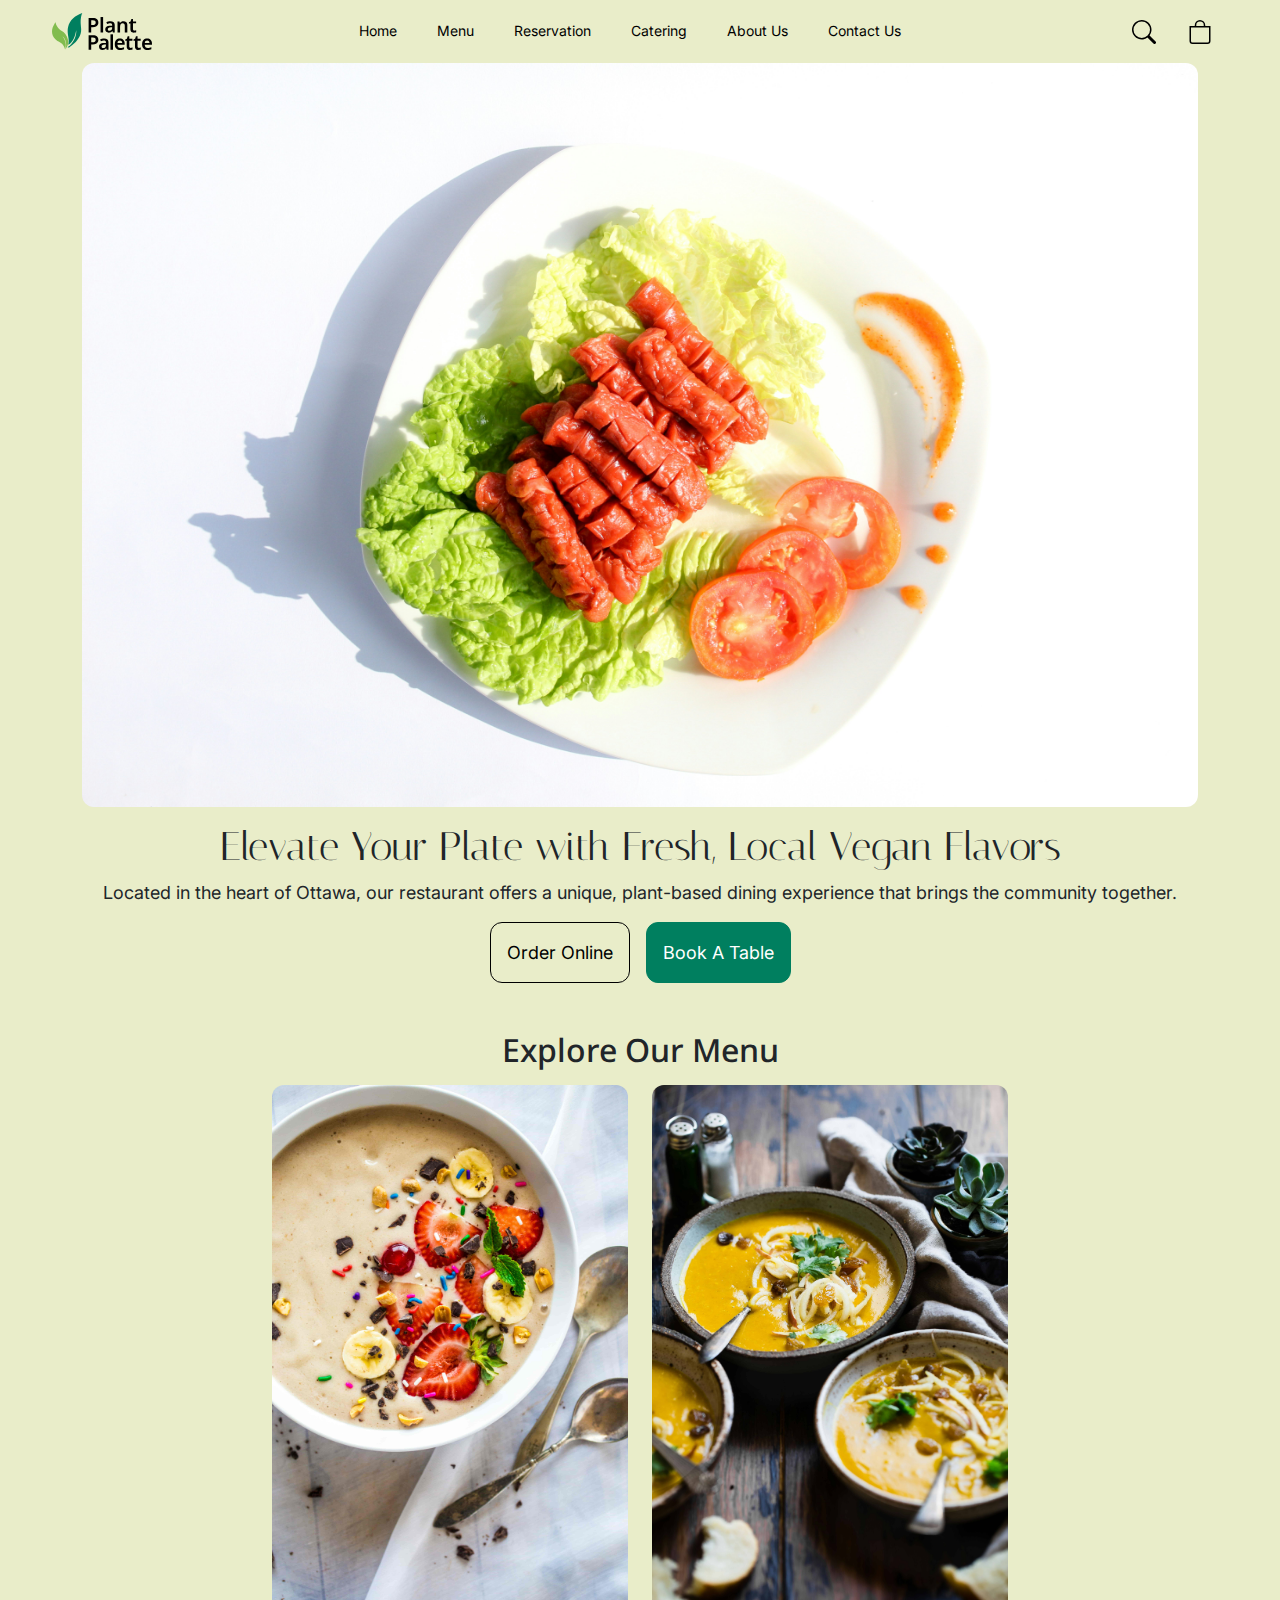
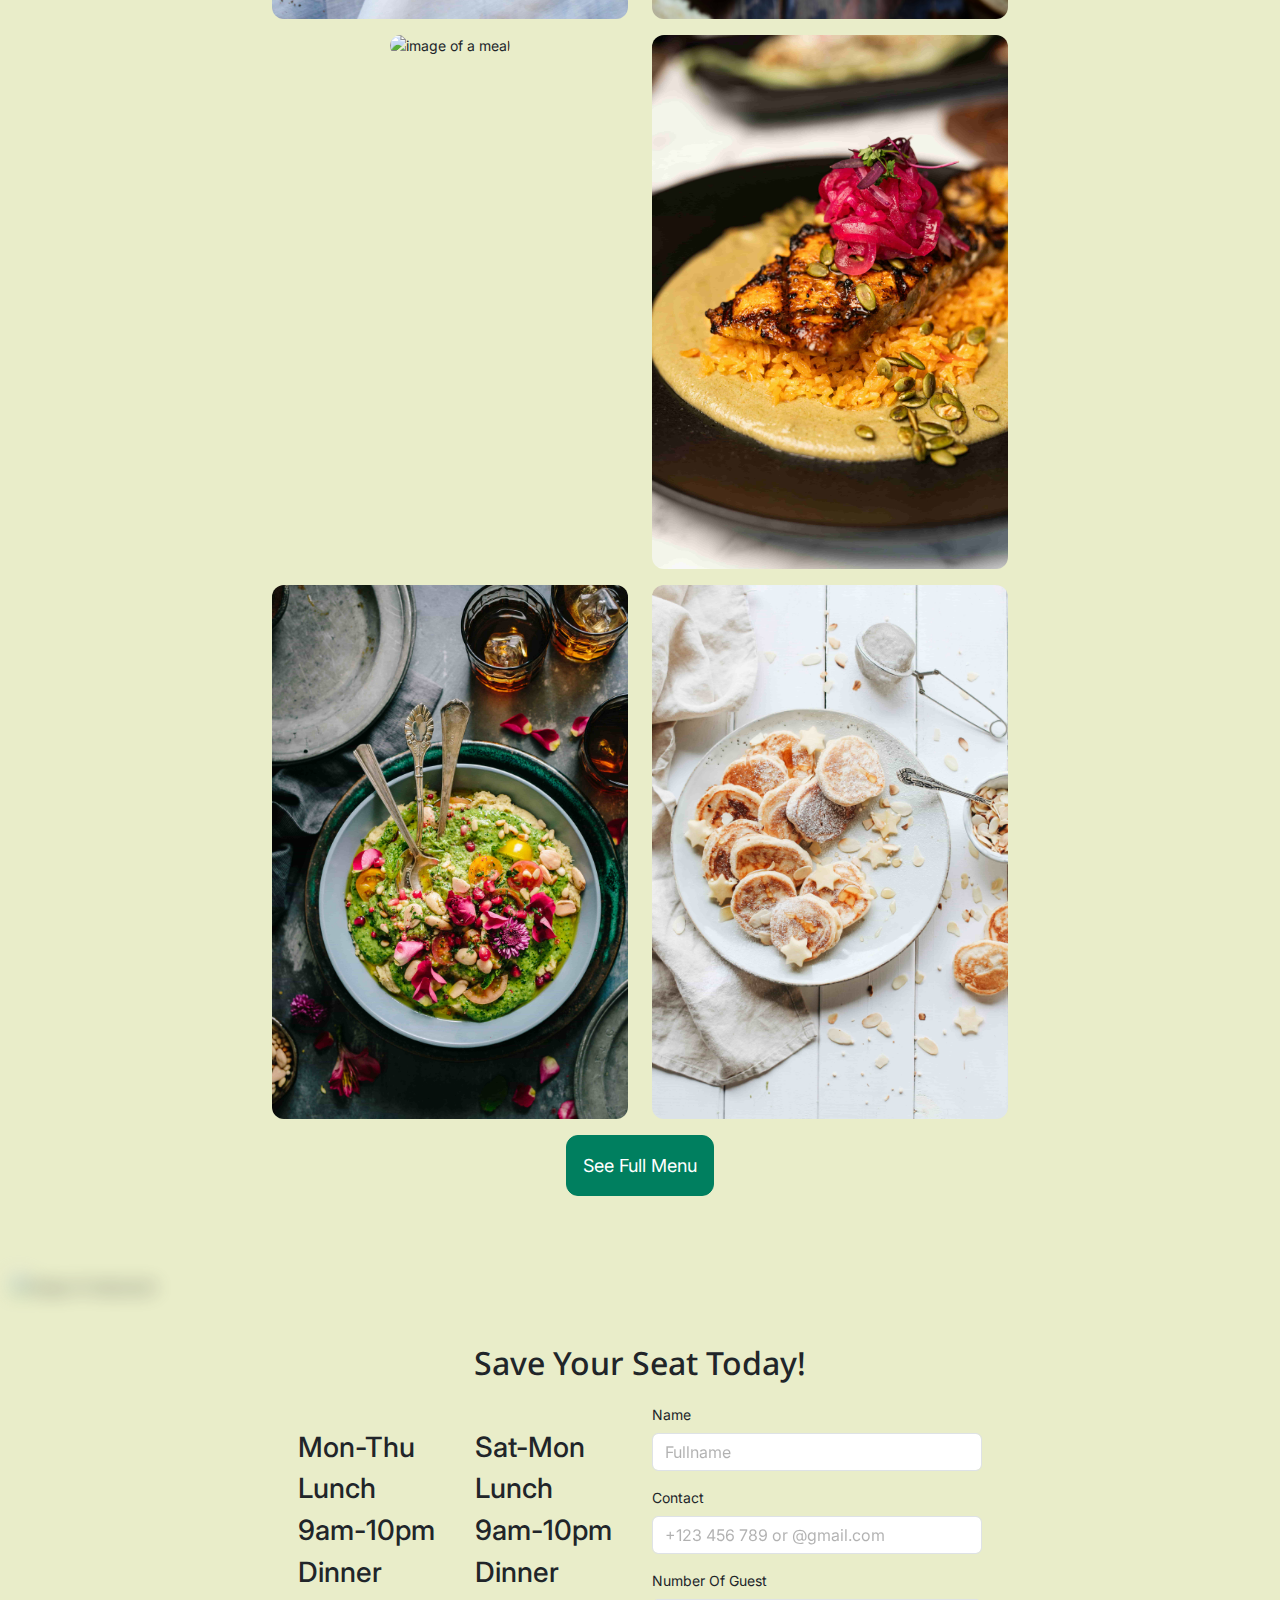
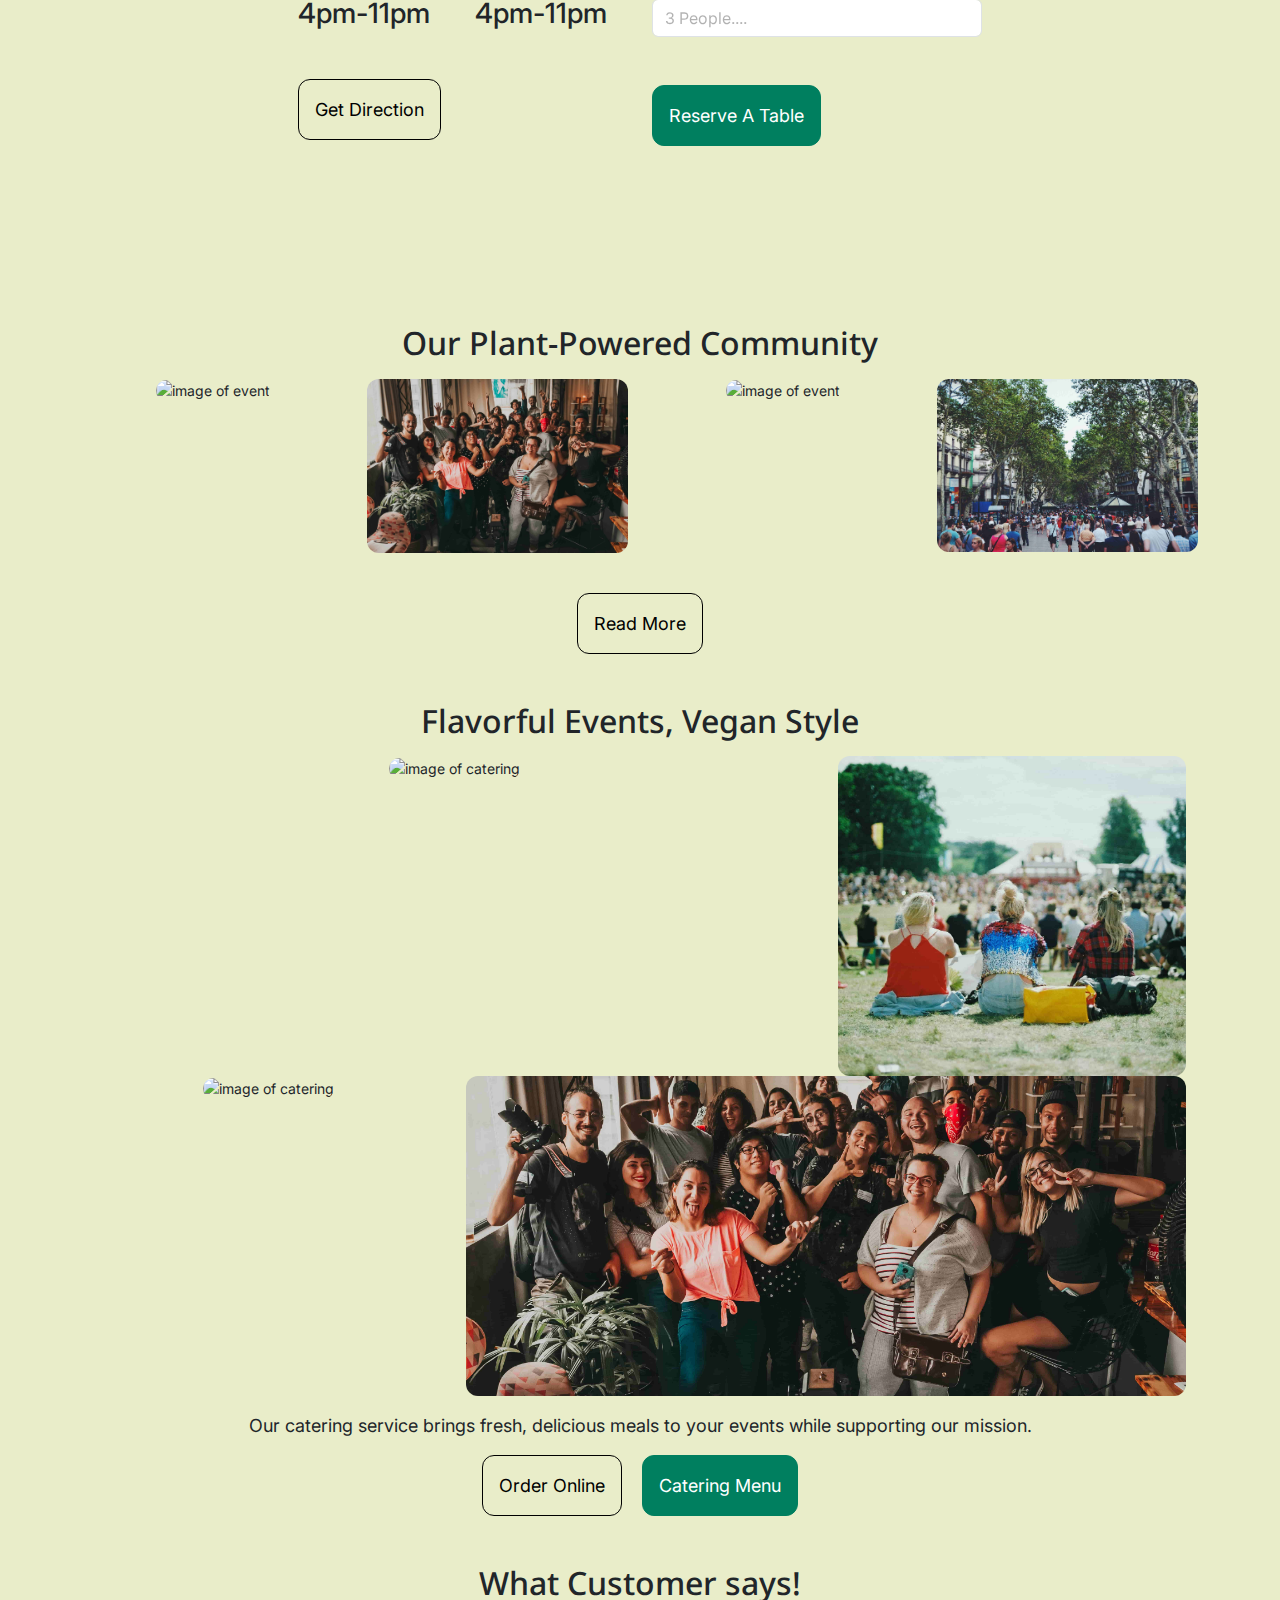
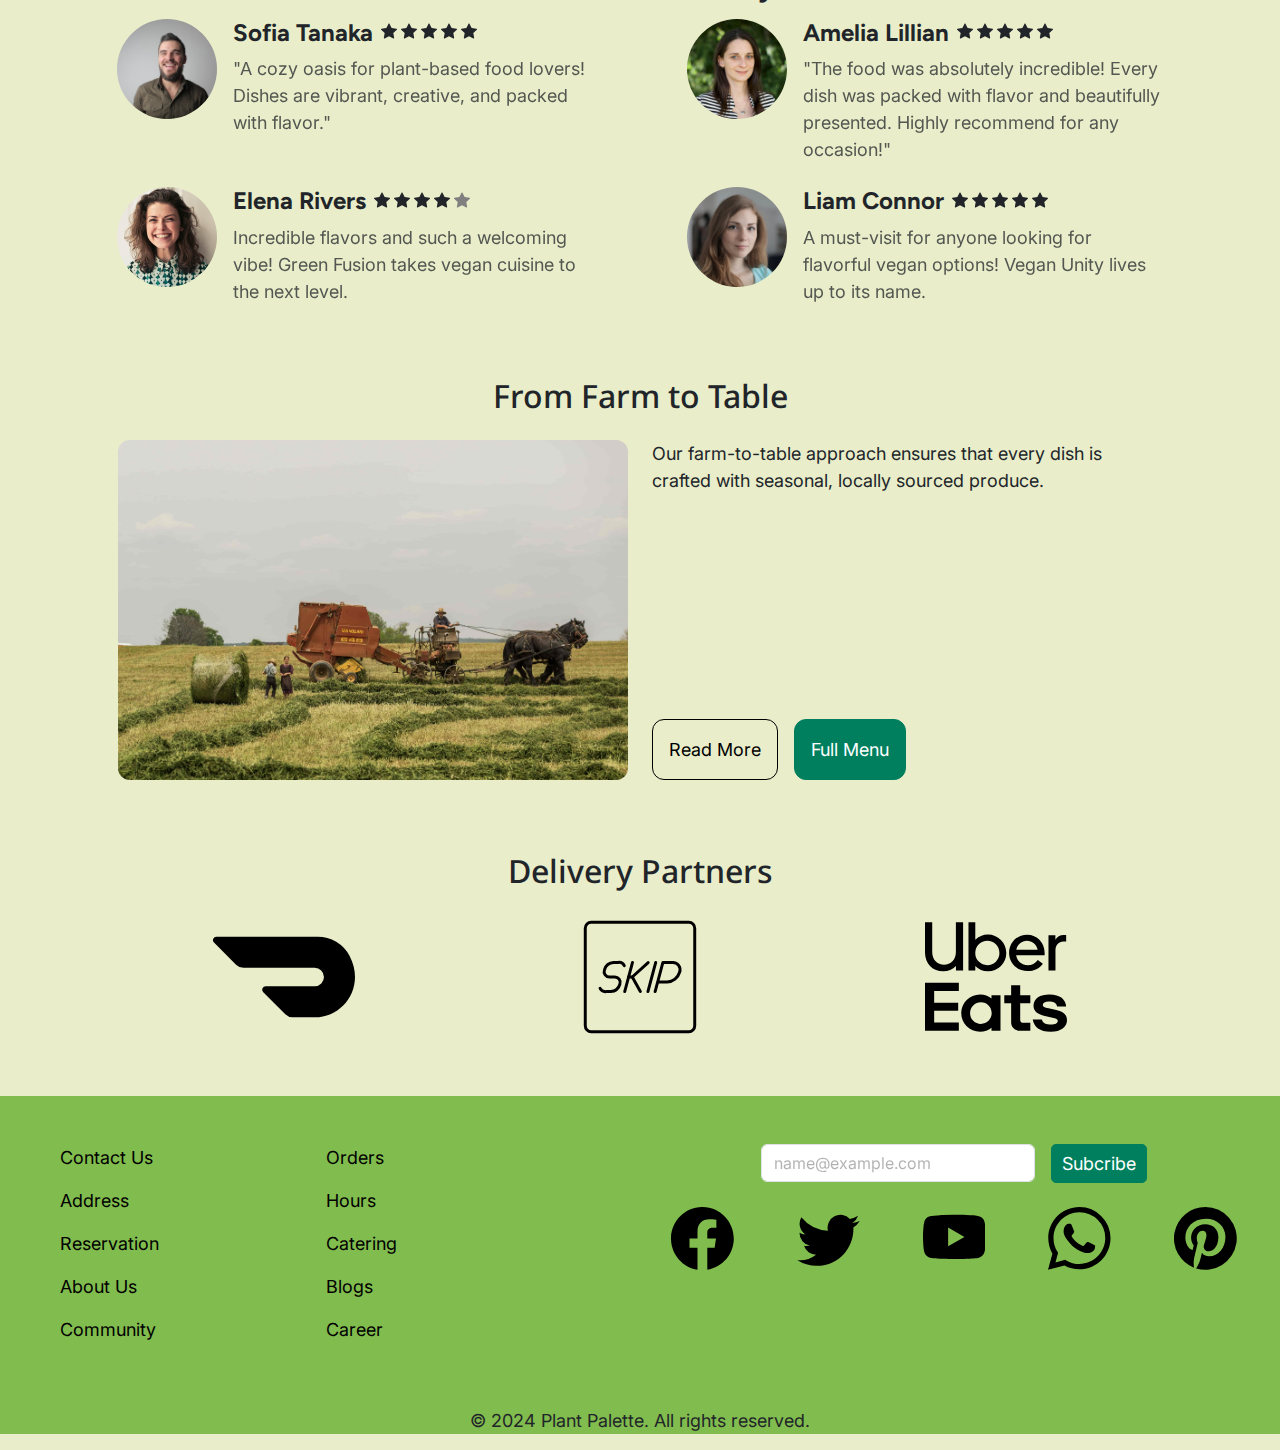
==== commit e0074a69: "social link logo styled" ====
--- a/home.html
+++ b/home.html
@@ -502,21 +502,32 @@
         </form>
       </div>
       <div class="d-flex justify-content-around mt-2 mb-3">
-        <div class="text-center">
-          <a href="#"><img class="delivery-logos size-change" src="svg-images/whatsapp-svgrepo-com.svg" alt="logo of whatsapp"></a>
-        </div>
-        <div class="text-center">
-          <a href="#"><img class="delivery-logos size-change" src="svg-images/pinterest-180-svgrepo-com.svg" alt="logo of whatsapp"></a>
-        </div>
-        <div class="text-center">
-          <a href="#"><img class="delivery-logos size-change" src="svg-images/facebook-svgrepo-com.svg" alt="logo of whatsapp"></a>
-        </div>
-        <div class="text-center">
-          <a href="#"><img class="delivery-logos size-change" src="svg-images/twitter-154-svgrepo-com.svg" alt="logo of whatsapp"></a>
-        </div>
-        <div class="text-center">
-          <a href="#"><img class="delivery-logos size-change" src="svg-images/tiktok-svgrepo-com.svg" alt="logo of whatsapp"></a>
-        </div>
+        <div class="text-center facebook-size">
+          <a class="facebook" href="https://www.facebook.com/"><svg xmlns="http://www.w3.org/2000/svg" width="29" height="auto" fill="currentColor" class="bi bi-facebook facebook" viewBox="0 0 16 16">
+            <path d="M16 8.049c0-4.446-3.582-8.05-8-8.05C3.58 0-.002 3.603-.002 8.05c0 4.017 2.926 7.347 6.75 7.951v-5.625h-2.03V8.05H6.75V6.275c0-2.017 1.195-3.131 3.022-3.131.876 0 1.791.157 1.791.157v1.98h-1.009c-.993 0-1.303.621-1.303 1.258v1.51h2.218l-.354 2.326H9.25V16c3.824-.604 6.75-3.934 6.75-7.951"/>
+          </svg></a>
+        </div>
+        <div class="text-center twitter-size">
+          <a class="twitter" href="#"><svg xmlns="http://www.w3.org/2000/svg" width="29" height="auto" fill="currentColor" class="bi bi-twitter twitter" viewBox="0 0 16 16">
+            <path d="M5.026 15c6.038 0 9.341-5.003 9.341-9.334q.002-.211-.006-.422A6.7 6.7 0 0 0 16 3.542a6.7 6.7 0 0 1-1.889.518 3.3 3.3 0 0 0 1.447-1.817 6.5 6.5 0 0 1-2.087.793A3.286 3.286 0 0 0 7.875 6.03a9.32 9.32 0 0 1-6.767-3.429 3.29 3.29 0 0 0 1.018 4.382A3.3 3.3 0 0 1 .64 6.575v.045a3.29 3.29 0 0 0 2.632 3.218 3.2 3.2 0 0 1-.865.115 3 3 0 0 1-.614-.057 3.28 3.28 0 0 0 3.067 2.277A6.6 6.6 0 0 1 .78 13.58a6 6 0 0 1-.78-.045A9.34 9.34 0 0 0 5.026 15"/>
+          </svg></a>
+        </div>
+        <div class="text-center youtube-size">
+          <a class="youtube" href="#"><svg xmlns="http://www.w3.org/2000/svg" width="29" height="auto" fill="currentColor" class="bi bi-youtube youtube" viewBox="0 0 16 16">
+            <path d="M8.051 1.999h.089c.822.003 4.987.033 6.11.335a2.01 2.01 0 0 1 1.415 1.42c.101.38.172.883.22 1.402l.01.104.022.26.008.104c.065.914.073 1.77.074 1.957v.075c-.001.194-.01 1.108-.082 2.06l-.008.105-.009.104c-.05.572-.124 1.14-.235 1.558a2.01 2.01 0 0 1-1.415 1.42c-1.16.312-5.569.334-6.18.335h-.142c-.309 0-1.587-.006-2.927-.052l-.17-.006-.087-.004-.171-.007-.171-.007c-1.11-.049-2.167-.128-2.654-.26a2.01 2.01 0 0 1-1.415-1.419c-.111-.417-.185-.986-.235-1.558L.09 9.82l-.008-.104A31 31 0 0 1 0 7.68v-.123c.002-.215.01-.958.064-1.778l.007-.103.003-.052.008-.104.022-.26.01-.104c.048-.519.119-1.023.22-1.402a2.01 2.01 0 0 1 1.415-1.42c.487-.13 1.544-.21 2.654-.26l.17-.007.172-.006.086-.003.171-.007A100 100 0 0 1 7.858 2zM6.4 5.209v4.818l4.157-2.408z"/>
+          </svg></a>
+        </div>
+        <div class="text-center whatsapp-size">
+          <a class="whatsapp" href="#"><svg xmlns="http://www.w3.org/2000/svg" width="29" height="auto" fill="currentColor" class="bi bi-whatsapp whatsapp" viewBox="0 0 16 16">
+            <path d="M13.601 2.326A7.85 7.85 0 0 0 7.994 0C3.627 0 .068 3.558.064 7.926c0 1.399.366 2.76 1.057 3.965L0 16l4.204-1.102a7.9 7.9 0 0 0 3.79.965h.004c4.368 0 7.926-3.558 7.93-7.93A7.9 7.9 0 0 0 13.6 2.326zM7.994 14.521a6.6 6.6 0 0 1-3.356-.92l-.24-.144-2.494.654.666-2.433-.156-.251a6.56 6.56 0 0 1-1.007-3.505c0-3.626 2.957-6.584 6.591-6.584a6.56 6.56 0 0 1 4.66 1.931 6.56 6.56 0 0 1 1.928 4.66c-.004 3.639-2.961 6.592-6.592 6.592m3.615-4.934c-.197-.099-1.17-.578-1.353-.646-.182-.065-.315-.099-.445.099-.133.197-.513.646-.627.775-.114.133-.232.148-.43.05-.197-.1-.836-.308-1.592-.985-.59-.525-.985-1.175-1.103-1.372-.114-.198-.011-.304.088-.403.087-.088.197-.232.296-.346.1-.114.133-.198.198-.33.065-.134.034-.248-.015-.347-.05-.099-.445-1.076-.612-1.47-.16-.389-.323-.335-.445-.34-.114-.007-.247-.007-.38-.007a.73.73 0 0 0-.529.247c-.182.198-.691.677-.691 1.654s.71 1.916.81 2.049c.098.133 1.394 2.132 3.383 2.992.47.205.84.326 1.129.418.475.152.904.129 1.246.08.38-.058 1.171-.48 1.338-.943.164-.464.164-.86.114-.943-.049-.084-.182-.133-.38-.232"/>
+          </svg></a>
+        </div>
+        <div class="text-center pinterest-size">
+          <a class="pinterest" href="#"><svg xmlns="http://www.w3.org/2000/svg" width="29" height="auto" fill="currentColor" class="bi bi-pinterest pinterest" viewBox="0 0 16 16">
+            <path d="M8 0a8 8 0 0 0-2.915 15.452c-.07-.633-.134-1.606.027-2.297.146-.625.938-3.977.938-3.977s-.239-.479-.239-1.187c0-1.113.645-1.943 1.448-1.943.682 0 1.012.512 1.012 1.127 0 .686-.437 1.712-.663 2.663-.188.796.4 1.446 1.185 1.446 1.422 0 2.515-1.5 2.515-3.664 0-1.915-1.377-3.254-3.342-3.254-2.276 0-3.612 1.707-3.612 3.471 0 .688.265 1.425.595 1.826a.24.24 0 0 1 .056.23c-.061.252-.196.796-.222.907-.035.146-.116.177-.268.107-1-.465-1.624-1.926-1.624-3.1 0-2.523 1.834-4.84 5.286-4.84 2.775 0 4.932 1.977 4.932 4.62 0 2.757-1.739 4.976-4.151 4.976-.811 0-1.573-.421-1.834-.919l-.498 1.902c-.181.695-.669 1.566-.995 2.097A8 8 0 1 0 8 0"/>
+          </svg></a>
+        </div>
+          <!-- bring the icon from Bootstrap and give a class to the ancheer tag and same class to the SVG and change the color to black in css, then on hover effect give the brand color. -->
       </div>
     </div>
   </div>
--- a/css/home.css
+++ b/css/home.css
@@ -241,6 +241,82 @@
     border-radius: 5px;
 }
 
+.facebook {
+    color: black;
+    width: 100%;
+}
+
+.facebook:hover {
+    color: #316FF6;
+    scale: 1.2;
+    transition: all 0.3s;
+}
+
+.facebook-size {
+    width: 10%;
+}
+
+.twitter {
+    color: black;
+    width: 100%;
+}
+
+.twitter:hover {
+    color: #1DA1F2;
+    scale: 1.2;
+    transition: all 0.3s;
+}
+
+.twitter-size {
+    width: 10%;
+}
+
+.youtube {
+    color: black;
+    width: 100%;
+}
+
+.youtube:hover {
+    color: #FF0000;
+    scale: 1.2;
+    transition: all 0.3s;
+}
+
+.youtube-size {
+    width: 10%;
+}
+
+.whatsapp {
+    color: black;
+    width: 100%;
+}
+
+.whatsapp:hover {
+    color: #25D366;
+    scale: 1.2;
+    transition: all 0.3s;
+}
+
+.whatsapp-size {
+    width: 10%;
+}
+
+.pinterest {
+    color: black;
+    width: 100%;
+}
+
+.pinterest:hover {
+    color: #BD081C;
+    scale: 1.2;
+    transition: all 0.3s;
+}
+
+.pinterest-size {
+    width: 10%;
+}
+
+
 
 
 @media only screen and (min-width: 992px) {
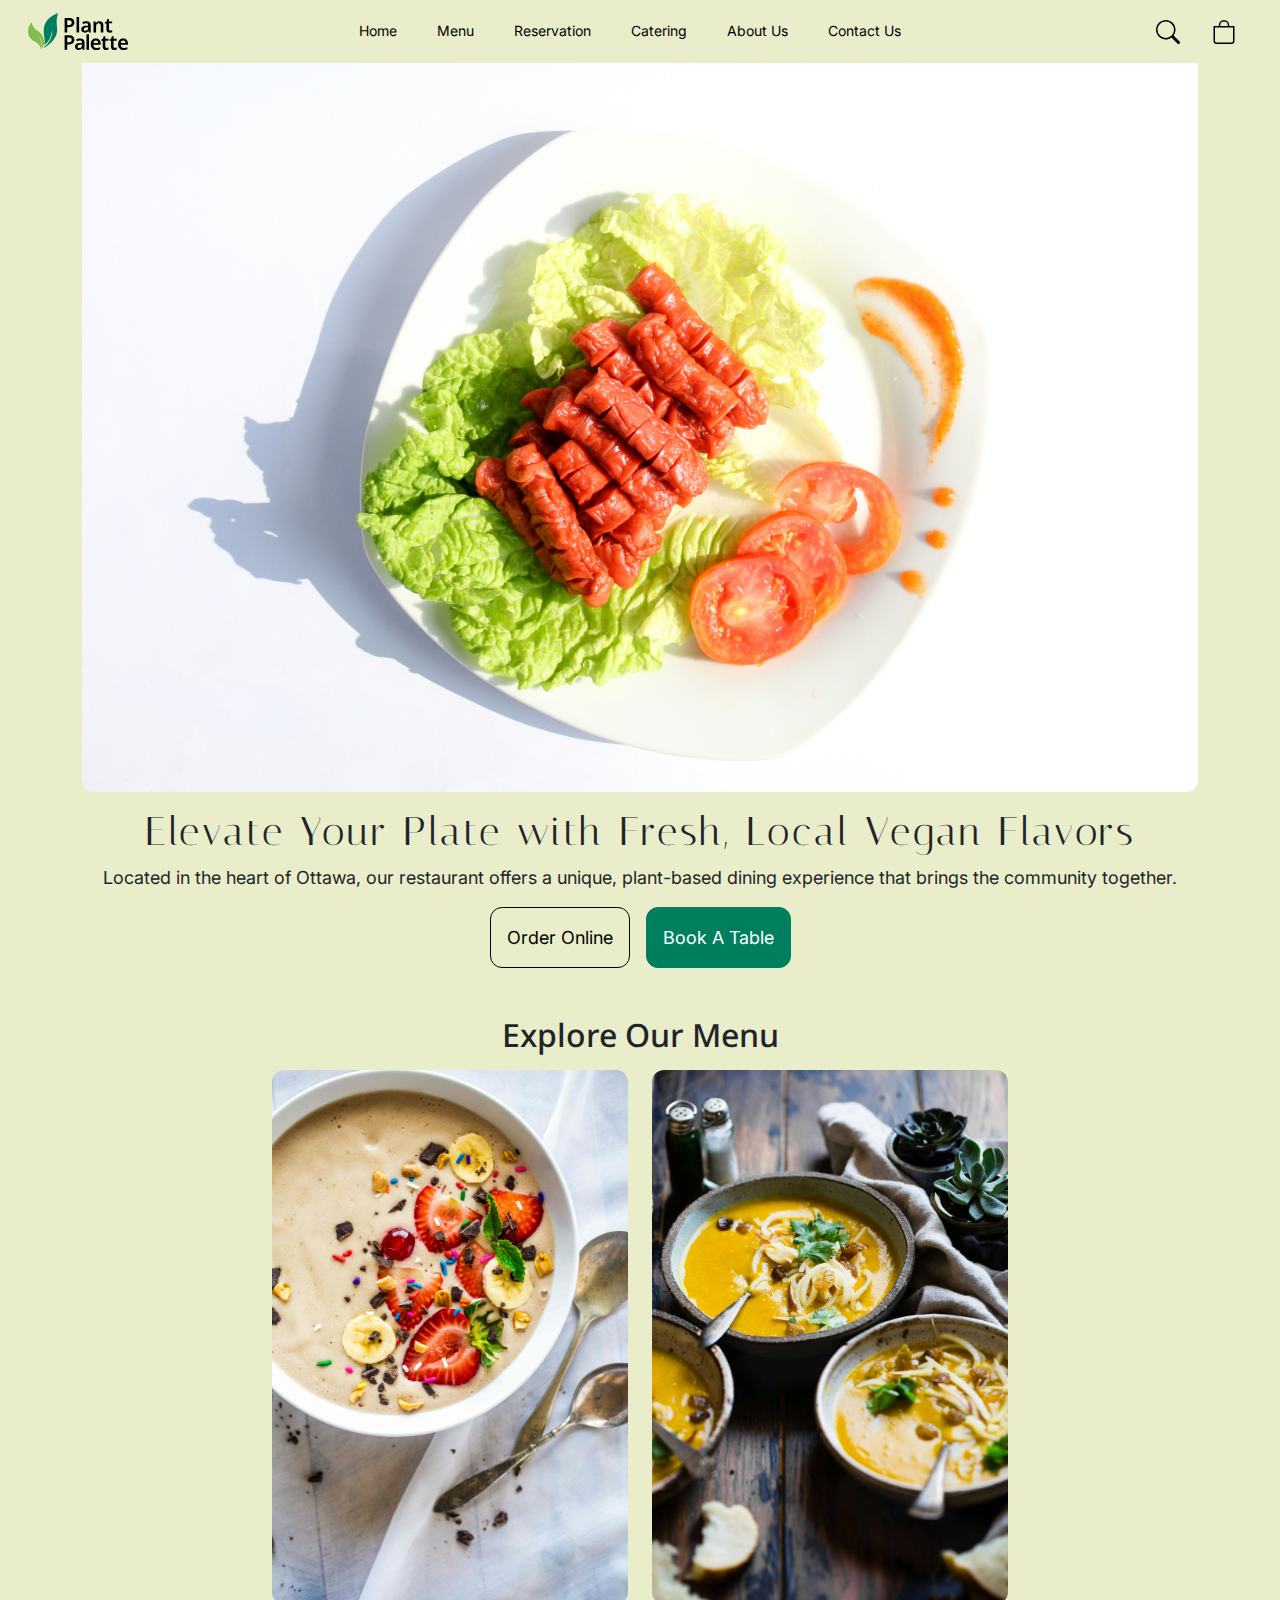
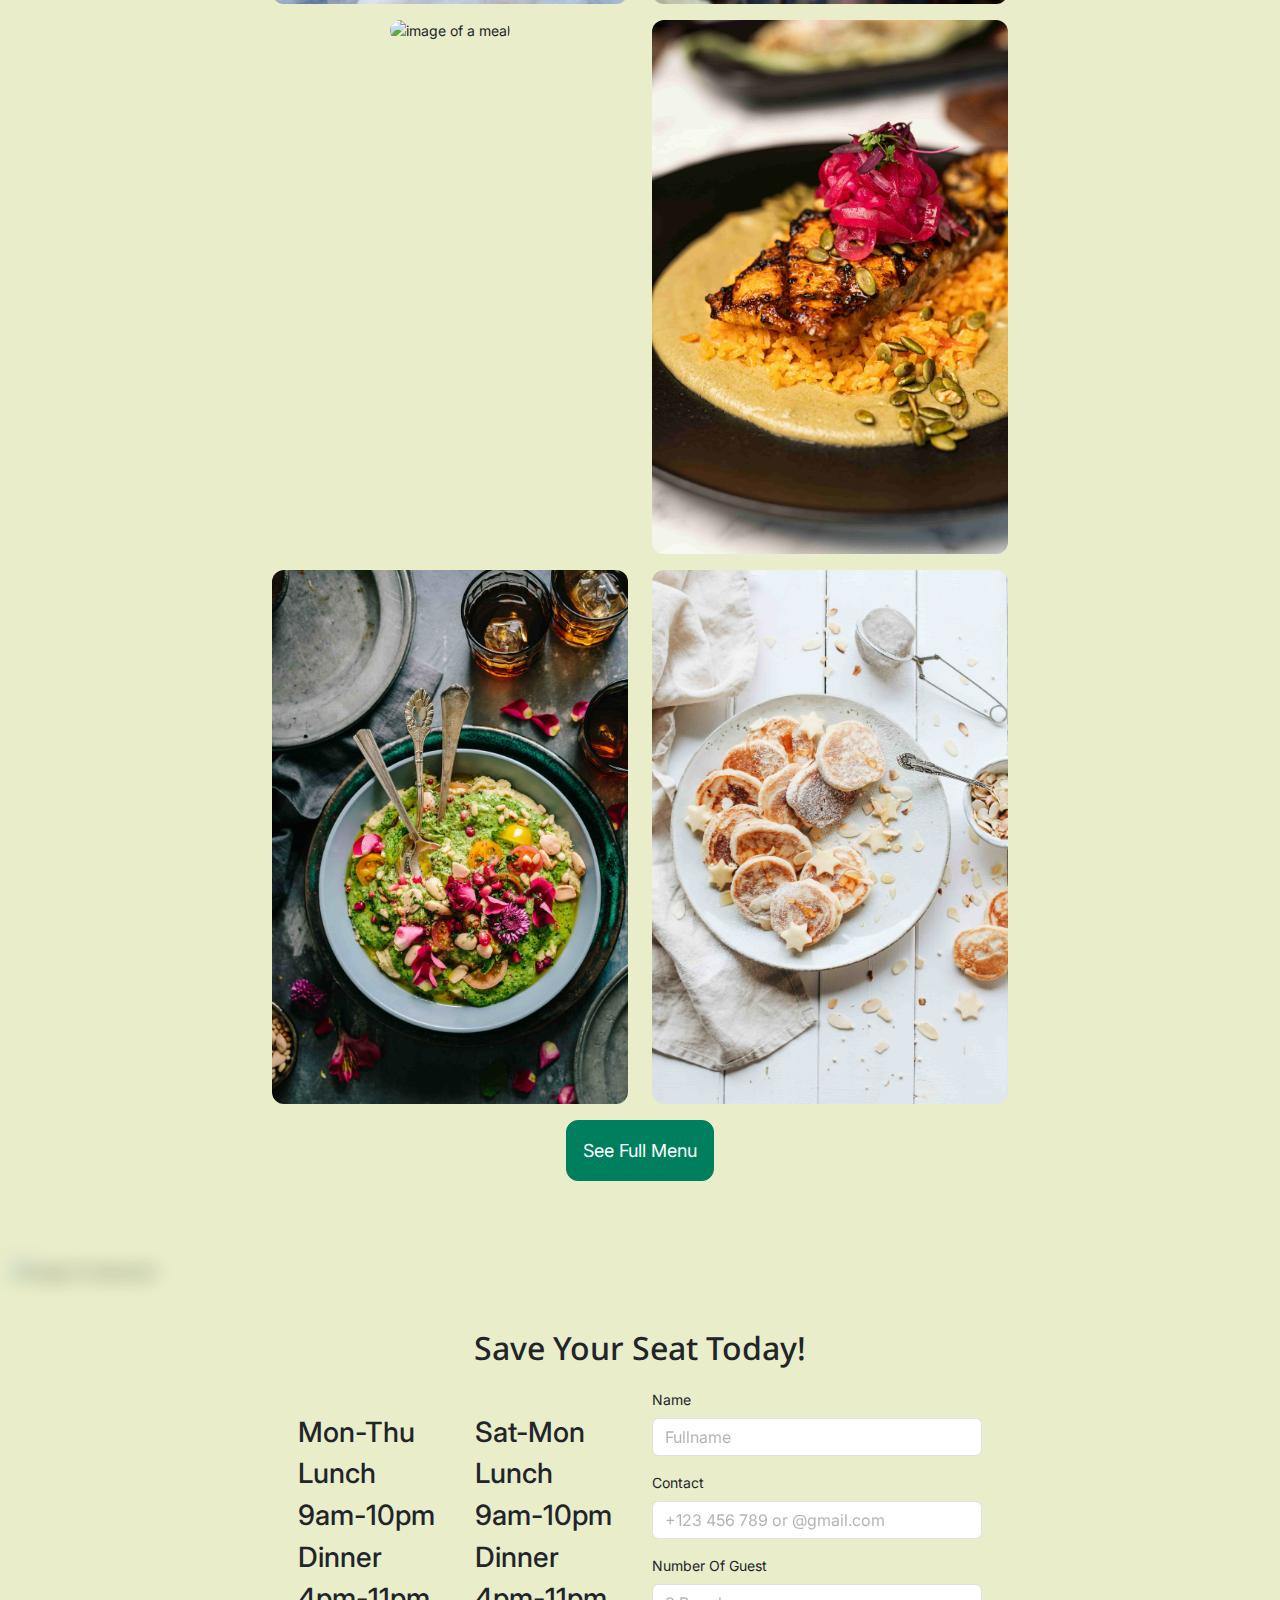
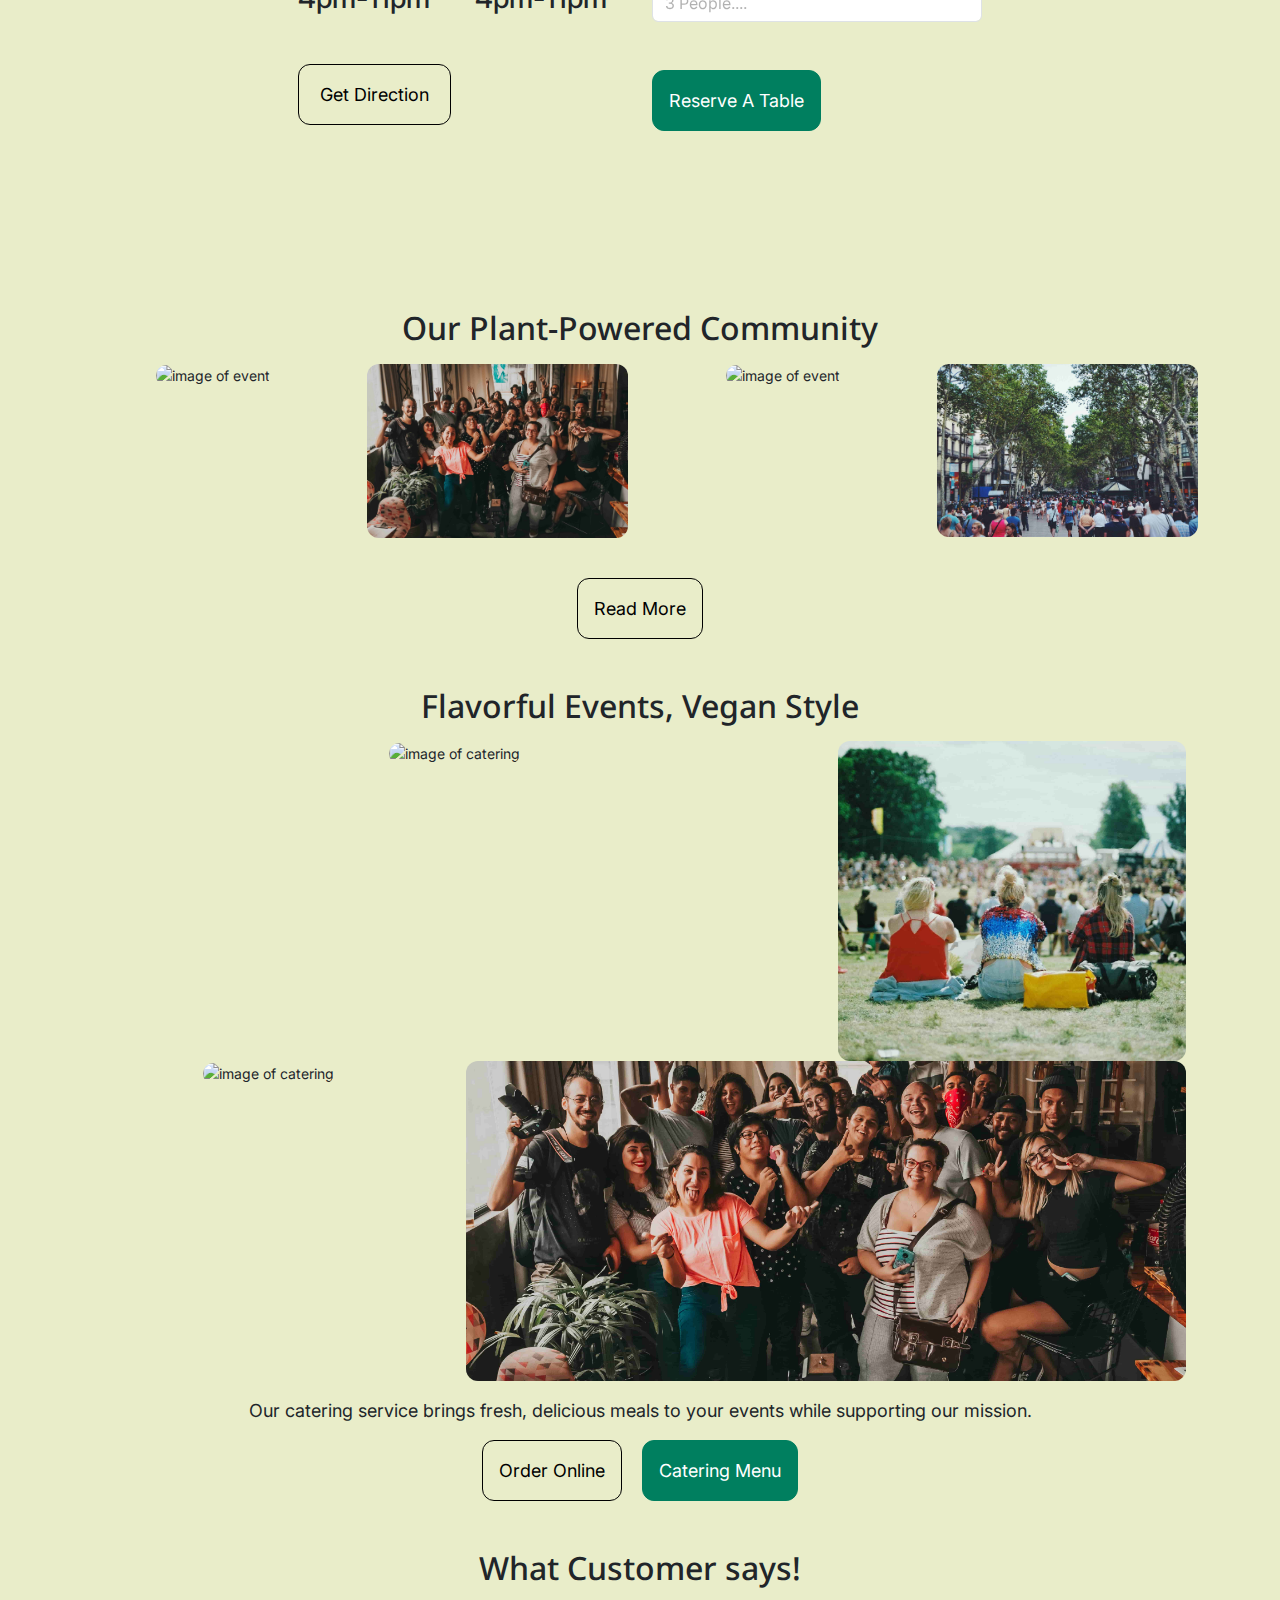
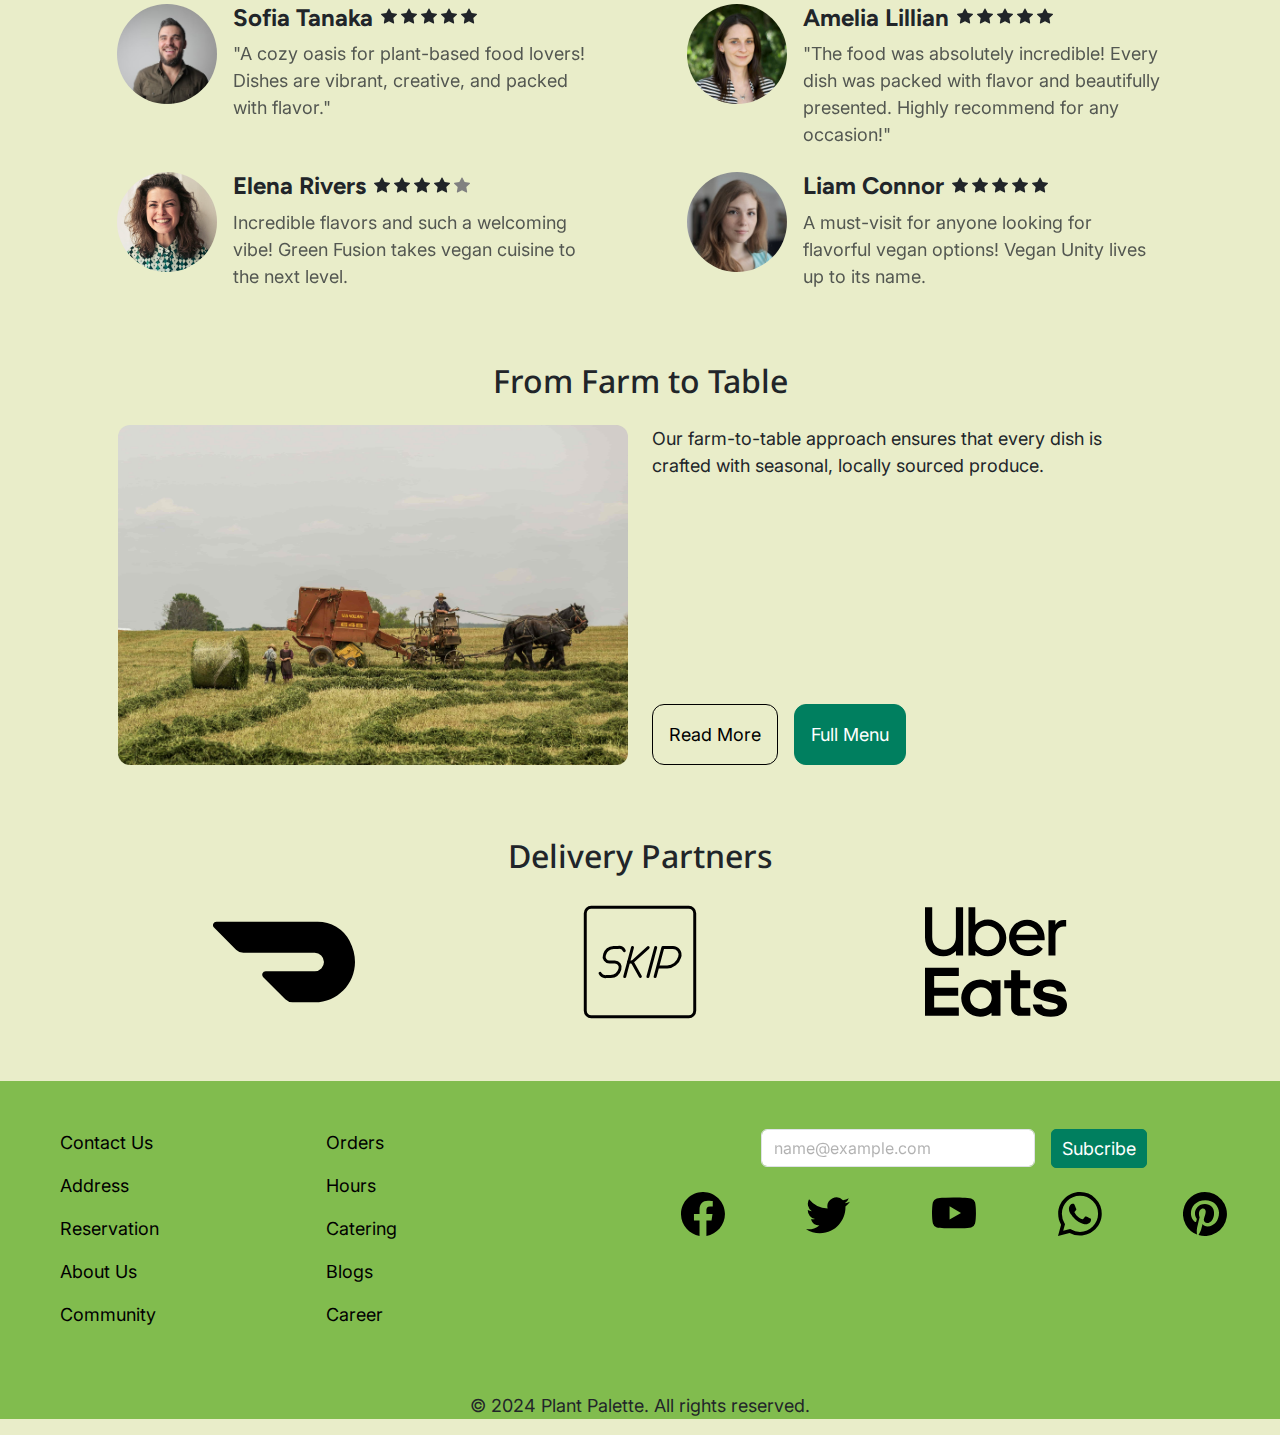
==== commit e0c84961: "menu section started" ====
--- a/home.html
+++ b/home.html
@@ -5,8 +5,10 @@
     <meta name="viewport" content="width=device-width, initial-scale=1.0">
     <title>Plant Pallette Restaurant</title>
     <link href="https://cdn.jsdelivr.net/npm/bootstrap@5.3.3/dist/css/bootstrap.min.css" rel="stylesheet" integrity="sha384-QWTKZyjpPEjISv5WaRU9OFeRpok6YctnYmDr5pNlyT2bRjXh0JMhjY6hW+ALEwIH" crossorigin="anonymous">
+    <link rel="stylesheet" href="https://cdnjs.cloudflare.com/ajax/libs/animate.css/4.1.1/animate.min.css"/>
     <!-- always keep the Bootstraap link file BEFORE other files -->
     <link rel="icon" href="svg-images/icon.svg" type="image/svg+xml">
+    <!-- icon link for favicon of the browser -->
     <link href="https://cdn.jsdelivr.net/npm/bootstrap-icons/font/bootstrap-icons.css" rel="stylesheet">
     <link rel="preconnect" href="https://fonts.googleapis.com">
     <link rel="preconnect" href="https://fonts.gstatic.com" crossorigin>
@@ -18,9 +20,9 @@
 <div class="container-xxl">
   <header>
     <div class="container-xxl">
-       <nav class="navbar navbar-expand-lg mx-lg-3">
+       <nav class="navbar navbar-expand-lg mx-lg-3 fixed-top">
            <div class="container-fluid">
-             <a class="navbar-brand ms-0" href="#"><svg id="Layer_1" xmlns="http://www.w3.org/2000/svg" width="100px" height="auto"   viewBox="0 0 520.36 192.6">
+             <a class="navbar-brand ms-0 animate__animated animate__delay-2s animate__repeat-1" href="#"><svg id="Layer_1" xmlns="http://www.w3.org/2000/svg" width="100px" height="auto"   viewBox="0 0 520.36 192.6">
                <defs>
                  <style>
                    .cls-1 {
@@ -56,10 +58,10 @@
              <div class="collapse navbar-collapse justify-content-center" id="navbarNav">
                <ul class="navbar-nav">
                  <li class="nav-item">
-                   <a class="nav-link active" aria-current="page" href="#">Home</a>
+                   <a class="nav-link active" aria-current="page" href="home.html">Home</a>
                  </li>
                  <li class="nav-item">
-                   <a class="nav-link mx-lg-4" href="#">Menu</a>
+                   <a class="nav-link mx-lg-4" href="menu.html">Menu</a>
                  </li>
                  <li class="nav-item">
                    <a class="nav-link" href="#">Reservation</a>
@@ -90,7 +92,7 @@
     </div>
    </header>
     <main>
-     <section class="hero-section">
+     <section class="hero-section mt-5">
       <div class="container-lg">
         <div class="">
           <img src="placeholder-images/hero-image.jpg" class="img-fluid" alt="image of a vegan dish">
@@ -106,8 +108,10 @@
           </p>
         </div>
         <div class="d-flex justify-content-center">
-          <button type="button" class="btn btn-outline-secondary me-3">Order Online</button>
-          <button type="button" class="btn btn-primary">Book A Table</button>
+          <!-- <button type="button" class="btn btn-outline-secondary me-3">Order Online</button> -->
+          <a class="btn btn-outline-secondary me-3" href="#" role="button">Order Online</a>
+          <!-- <button type="button" class="btn btn-primary animate__animated animate__rubberBand animate__delay-3s animate__repeat-2">Book A Table</button> -->
+          <a class="btn btn-primary animate__animated animate__rubberBand animate__delay-3s animate__repeat-2" href="#" role="button">Book A Table</a>
         </div>
       </div>
      </section>
@@ -143,7 +147,8 @@
           </div>
         </div>
         <div class="d-flex justify-content-center">
-          <button type="button" class="btn btn-primary mb-5">See Full Menu</button>
+          <!-- <button type="button" class="btn btn-primary mb-5 animate__animated animate__rubberBand animate__delay-4s animate__repeat-2">See Full Menu</button> -->
+          <a class="btn btn-primary mb-5 animate__animated animate__rubberBand animate__delay-4s animate__repeat-2" href="menu.html" role="button">See Full Menu</a>
         </div>
       </div>
      </section>
@@ -158,7 +163,8 @@
                <p class="h3">9am-10pm</p>
                <p class="h3">Dinner</p>
                <p class="h3">4pm-11pm</p>
-               <button type="button" class="btn btn-outline-secondary mt-5 d-none d-lg-block">Get Direction</button>
+               <!-- <button type="button" class="btn btn-outline-secondary mt-5 d-none d-lg-block">Get Direction</button> -->
+               <a class="btn btn-outline-secondary mt-5 d-none d-lg-block" href="https://maps.app.goo.gl/LtNNutn4tWwTSS5BA" role="button">Get Direction</a>
              </div>
              <div class="col-sm-5 col-lg-3 text-md-start text-lg-start">
                <p class="h3">Sat-Mon</p>
@@ -185,8 +191,10 @@
               </div>
              </div>
              <div class="mt-5">
-               <button type="button" class="btn btn-outline-secondary me-3 d-none d-md-block d-lg-none">Get Direction</button>
-               <button type="button" class="btn btn-primary d-lg-none">Reserve A Table</button>
+               <!-- <button type="button" class="btn btn-outline-secondary me-3 d-none d-md-block d-lg-none">Get Direction</button> -->
+               <a class="btn btn-outline-secondary me-3 d-lg-none" href="https://maps.app.goo.gl/LtNNutn4tWwTSS5BA" role="button">Get Direction</a>
+               <!-- <button type="button" class="btn btn-primary d-lg-none">Reserve A Table</button> -->
+               <a class="btn btn-primary d-lg-none" href="https://maps.app.goo.gl/LtNNutn4tWwTSS5BA" role="button">Reserve A Table</a>
              </div>
          </div>
         </div>
@@ -243,7 +251,8 @@
         </div>
         <!-- this second carosal is for tablet and desktop, It will only appear when screen size is midium and large -->
         <div class="text-center mt-4">
-          <button type="button" class="btn btn-outline-secondary mt-3">Read More</button>
+          <!-- <button type="button" class="btn btn-outline-secondary mt-3">Read More</button> -->
+          <a class="btn btn-outline-secondary mt-3" href="#" role="button">Read More</a>
         </div>
       </div>
     </section>
@@ -272,8 +281,10 @@
           <p class="p ">Our catering service brings fresh, delicious meals to your events while supporting our mission.</p>
         </div>
         <div>
-          <button type="button" class="btn btn-outline-secondary me-3">Order Online</button>
-          <button type="button" class="btn btn-primary">Catering Menu</button>
+          <!-- <button type="button" class="btn btn-outline-secondary me-3">Order Online</button> -->
+          <a class="btn btn-outline-secondary me-3" href="#" role="button">Order Online</a>
+          <!-- <button type="button" class="btn btn-primary">Catering Menu</button> -->
+          <a class="btn btn-primary" href="#" role="button">Catering Menu</a>
         </div>
       </div>
     </section>
@@ -428,8 +439,10 @@
                 <p class="p p-f-t ">Our farm-to-table approach ensures that every dish is crafted with seasonal, locally sourced produce.</p>
               </div>
               <div class="d-flex justify-content-center justify-content-lg-start mt-4">
-                <button type="button" class="btn btn-outline-secondary me-3">Read More</button>
-                <button type="button" class="btn btn-primary">Full Menu</button>
+                <!-- <button type="button" class="btn btn-outline-secondary me-3">Read More</button> -->
+                <a class="btn btn-outline-secondary me-3" href="#" role="button">Read More</a>
+                <!-- <button type="button" class="btn btn-primary">Full Menu</button> -->
+                <a class="btn btn-primary" href="menu.html" role="button">Full Menu</a>
               </div>
             </div>
           </div>
@@ -496,7 +509,8 @@
             <input type="email" class="form-control" id="exampleFormControlInput1" placeholder="name@example.com">
           </div>
           <div class="col-auto">
-            <button type="submit" class="btn-f btn-footer mb-3">Subcribe</button>
+            <!-- <button type="submit" class="btn-f btn-footer mb-3">Subcribe</button> -->
+            <a class="btn-f btn-footer mb-3" href="#" role="button">Subcribe</a>
             <!-- made a different style class for the subcription button -->
           </div>
         </form>
--- a/css/home.css
+++ b/css/home.css
@@ -3,6 +3,7 @@
     --bs-secondary-color: #81BC4E;
     --bs-tertiary-color:#E9EDC9;
     --bs-complimentary-color: #000000;
+    --bs-btn-active-bg: #007F5F;
     --bs-body-mobile: 14px;
     --bs-h3-mobile: 18px;
     --bs-h2-mobile: 24px;
@@ -41,12 +42,19 @@
     transition: color .15s ease-in-out,background-color .15s ease-in-out,border-color .15s ease-in-out,box-shadow .15s ease-in-out;
 }
 
+
+
 .btn-primary {
     color: #fff;
     background-color: var(--bs-primary-color);
     border-color: var(--bs-primary-color);
     border-radius: 12px;
 }
+
+.btn-primary:active {
+    background-color: var(--bs-primary-color);
+}
+
 
 .btn-primary:hover {
     color: #ffffff;
@@ -68,15 +76,13 @@
     transition: all 0.3s;
 }
 
-.btn-primary:active {
-    background-color: var(--bs-primary-color);
-}
 .btn-primary:focus {
     background-color: var(--bs-primary-color);
 }
 
 h1 {
     font-family: "Italiana", sans-serif;
+    letter-spacing: 3px;
 }
 
 h2 {
@@ -95,6 +101,10 @@
 body {
     background-color: var(--bs-tertiary-color);
     font-size: var(--bs-body-mobile);
+}
+
+nav {
+    background-color: var(--bs-tertiary-color);
 }
 
 .nav-link {
@@ -253,7 +263,7 @@
 }
 
 .facebook-size {
-    width: 10%;
+    width: 7%;
 }
 
 .twitter {
@@ -268,7 +278,7 @@
 }
 
 .twitter-size {
-    width: 10%;
+    width: 7%;
 }
 
 .youtube {
@@ -283,7 +293,7 @@
 }
 
 .youtube-size {
-    width: 10%;
+    width: 7%;
 }
 
 .whatsapp {
@@ -298,7 +308,7 @@
 }
 
 .whatsapp-size {
-    width: 10%;
+    width: 7%;
 }
 
 .pinterest {
@@ -313,7 +323,7 @@
 }
 
 .pinterest-size {
-    width: 10%;
+    width: 7%;
 }
 
 
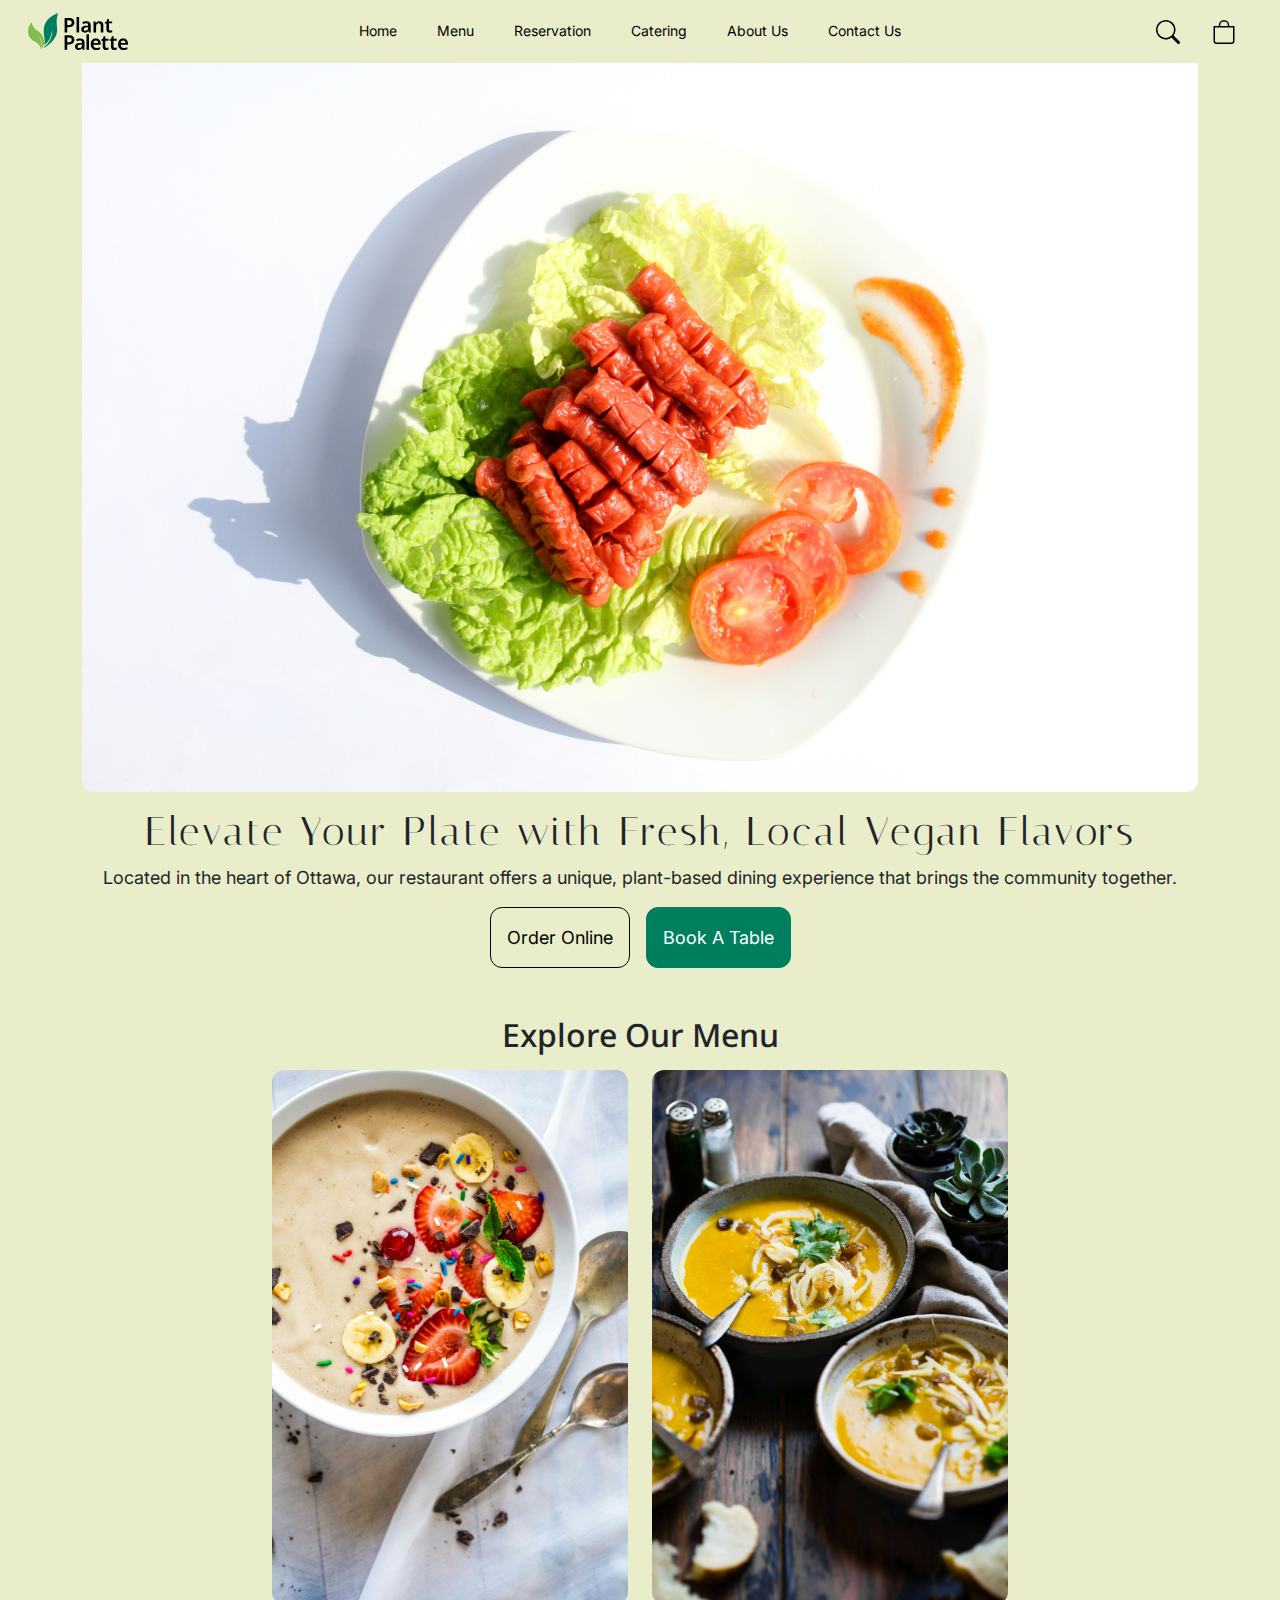
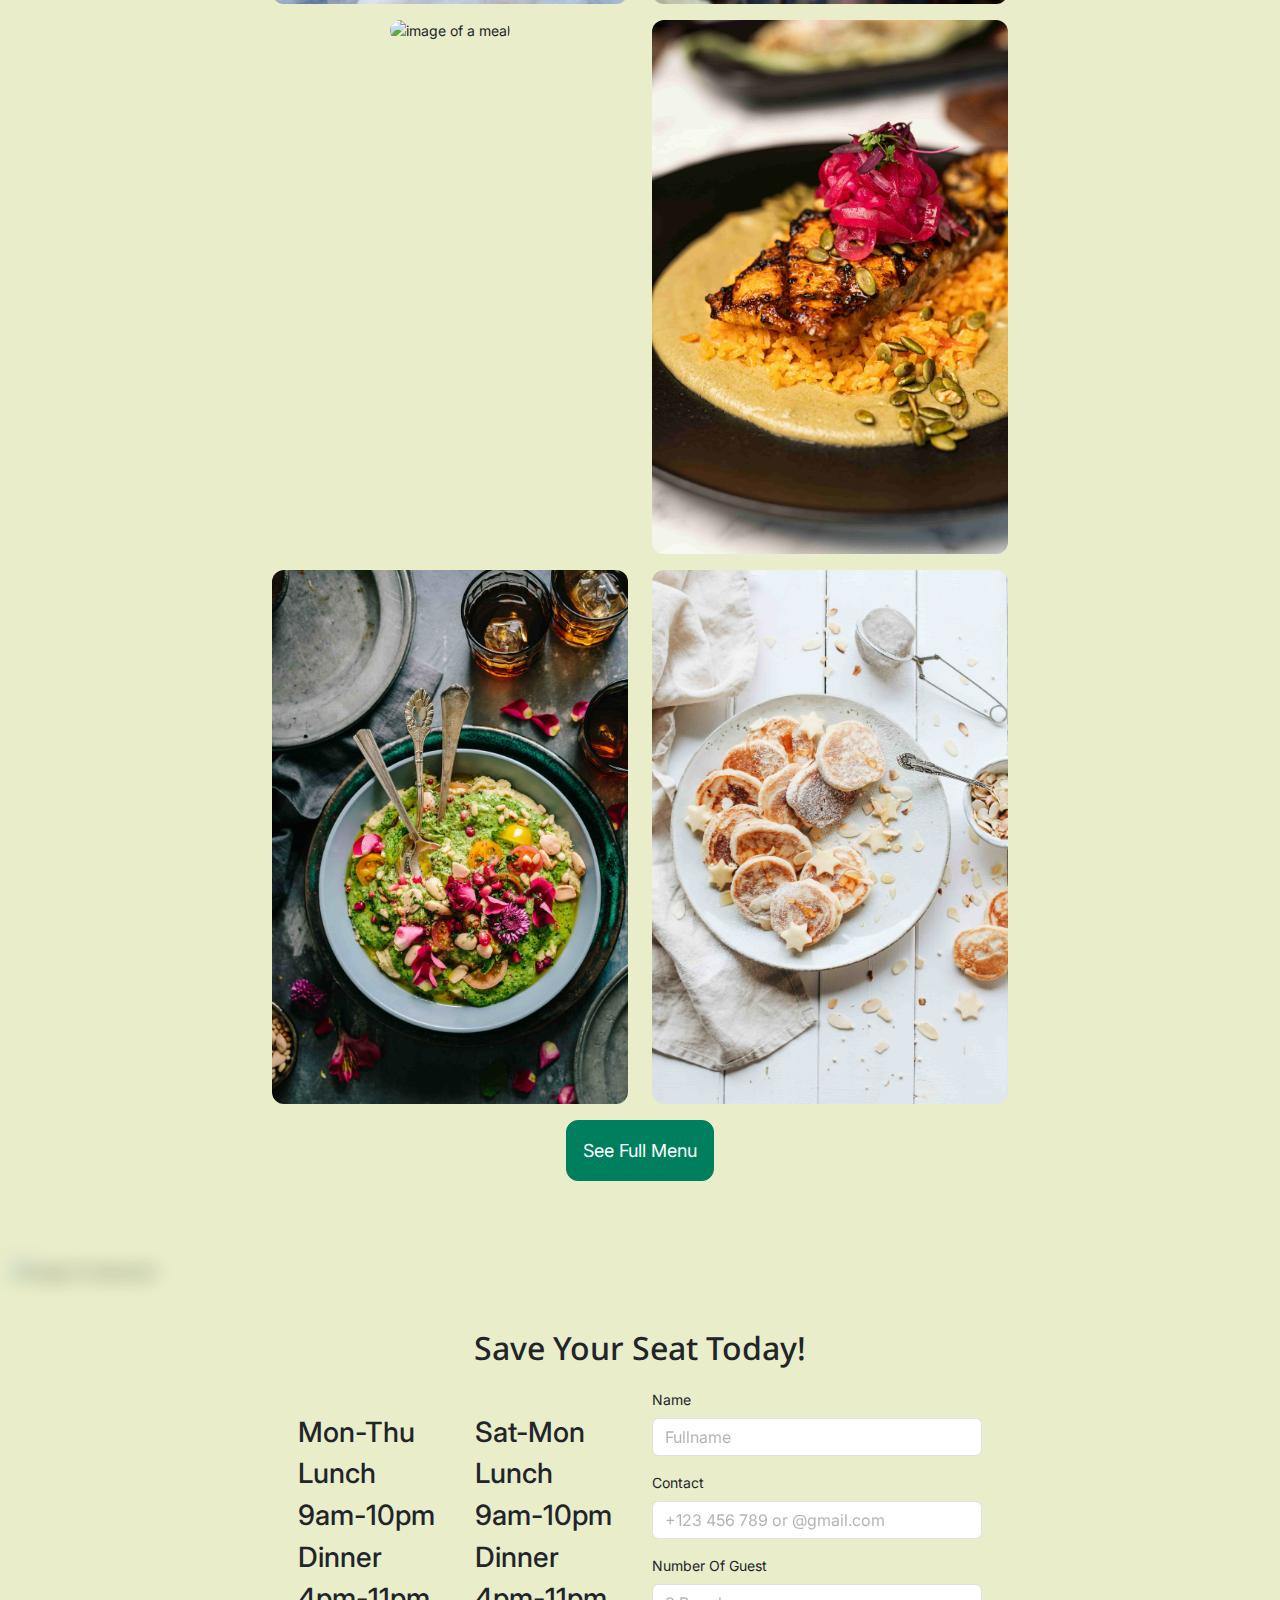
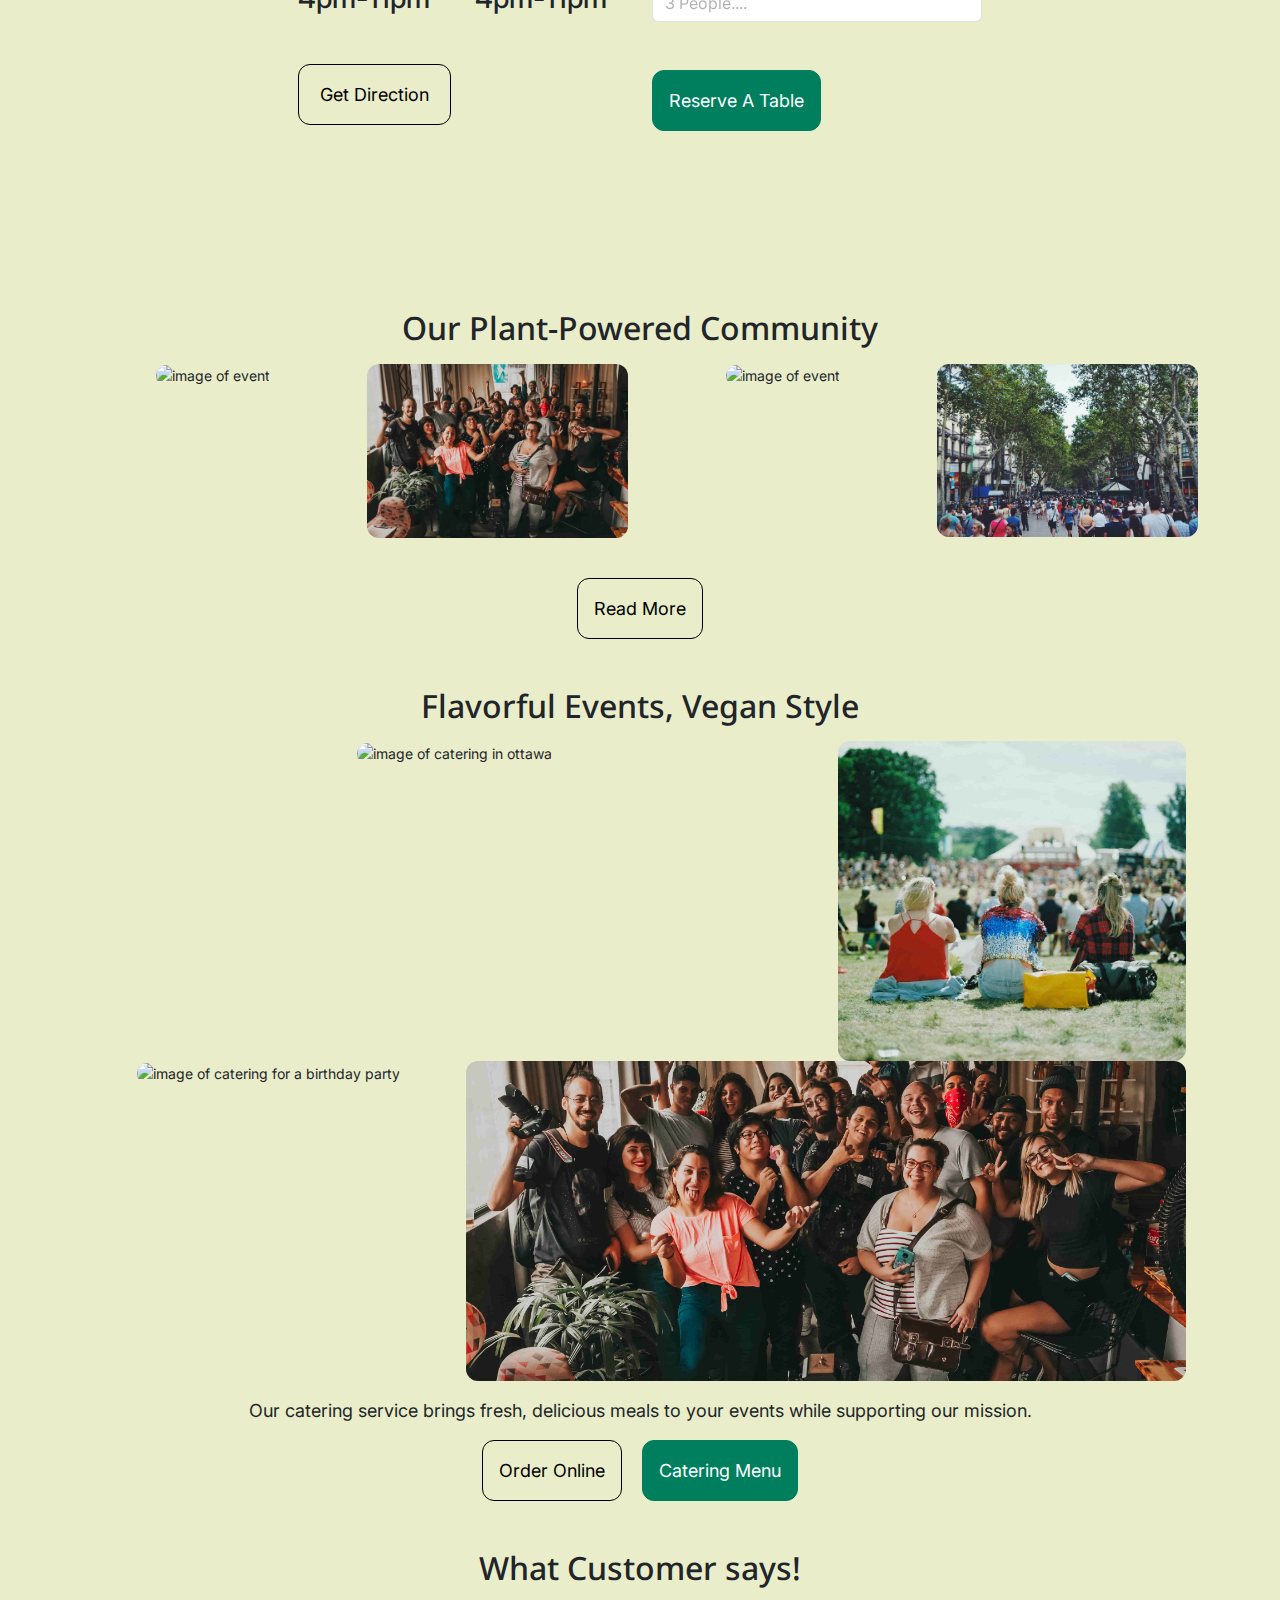
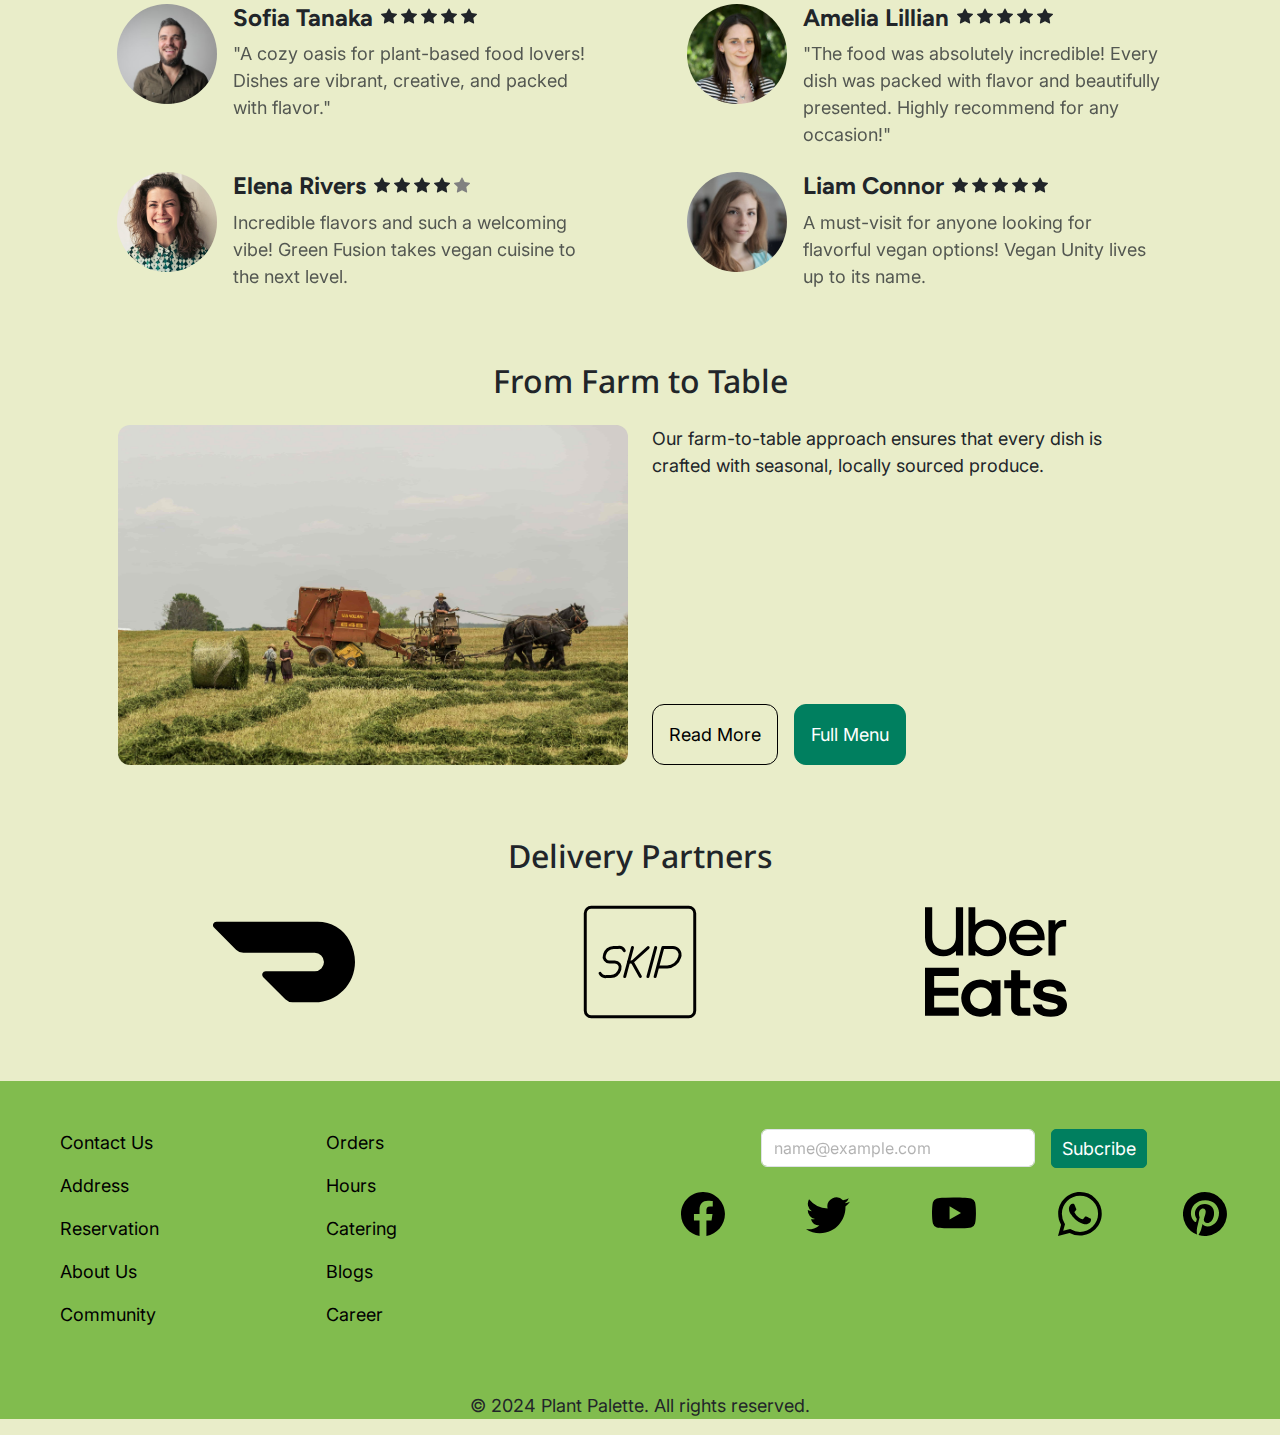
==== commit 7ea80e03: "aria label roles addded" ====
--- a/home.html
+++ b/home.html
@@ -256,24 +256,24 @@
         </div>
       </div>
     </section>
-    <section class="catering">
-      <div class="text-center container mt-5">
+    <section class="catering" aria-labelledby="catering-service">
+      <div class="text-center container mt-5" id="catering-service">
         <div class="mb-3">
           <h2 class="h2">Flavorful Events, Vegan Style</h2>
         </div>
         <div class="container">
           <div class="row">
             <div class="box col-lg-8 col-md-4 mb-4">
-              <img class="c-img-box round-img" src="placeholder-images/catering-1.jpg" alt="image of catering">
+              <img class="c-img-box round-img" src="placeholder-images/catering-1.jpg" alt="image of catering in ottawa">
             </div>
             <div class="box col-lg-4 col-md-4 d-none d-md-block d-lg-block">
-              <img class="c-img-box round-img" src="placeholder-images/catering-2.jpg" alt="image of catering">
+              <img class="c-img-box round-img" src="placeholder-images/catering-2.jpg" alt="image of catering for a wedding">
             </div>
             <div class="box col-lg-4 col-md-4 d-none d-md-block d-lg-block">
-              <img class="c-img-box round-img" src="placeholder-images/community-3.jpg" alt="image of catering">
+              <img class="c-img-box round-img" src="placeholder-images/community-3.jpg" alt="image of catering for a birthday party">
             </div>
             <div class="box col-lg-8 d-none d-lg-block">
-              <img class="c-img-box round-img" src="placeholder-images/community-2.jpg" alt="image of catering">
+              <img class="c-img-box round-img" src="placeholder-images/community-2.jpg" alt="image of catering for local community">
             </div>
           </div>
         </div>
@@ -288,8 +288,8 @@
         </div>
       </div>
     </section>
-    <section class="testimonial">
-      <div class="mt-5">
+    <section class="testimonial" aria-labelledby="testimonial">
+      <div class="mt-5" id="testimonial">
         <div class="mb-3">
           <h2 class="h2 text-center">What Customer says!</h2>
         </div>
@@ -423,8 +423,8 @@
         </div>
       </div>
     </section>
-    <section class="farm-to-table">
-      <div class="container d-flex justify-content-center">
+    <section class="farm-to-table" aria-labelledby="ingradiant-sourching">
+      <div class="container d-flex justify-content-center" id="ingradiant-sourching">
         <!-- farm-to-table section -->
         <div class="container mt-5 row justify-content-center">
           <div class="text-center row col-xxl-6 mb-4">
@@ -446,20 +446,19 @@
               </div>
             </div>
           </div>
-          <!-- farm-to-table section -->
-          <div class=" container mt-sm-5 mt-md-5 mt-xxl-0 col-xxl-6">
+          <div class="container mt-sm-5 mt-md-5 mt-xxl-0 col-xxl-6" aria-label="Delivery Partners">
             <div class="mb-3">
               <h2 class="h2 text-center">Delivery Partners</h2>
             </div>
             <div class="d-flex justify-content-around">
-              <div class="d-flex text-center">
-                <a href="#"><img class="delivery-logos" src="svg-images/doordash-svgrepo-com.svg" alt="doordash logo"></a>
-              </div>
-              <div class="d-flex text-center">
-                <a href="#"><img class="delivery-logos" src="svg-images/skipthedishes-svgrepo-com.svg" alt="skip the dishes logo"></a>
-              </div>
-              <div class="d-flex text-center">
-                <a href="#"><img class="delivery-logos" src="svg-images/ubereats-svgrepo-com.svg" alt="uber eats logo"></a>
+              <div class="d-flex text-center" aria-label="Order with DoorDash">
+                <a href="#"><img class="delivery-logos" src="svg-images/doordash-svgrepo-com.svg" alt="DoorDash delivery service logo"></a>
+              </div>
+              <div class="d-flex text-center" aria-label="Order with SkipTheDishes">
+                <a href="#"><img class="delivery-logos" src="svg-images/skipthedishes-svgrepo-com.svg" alt="skip the dishes deliver service logo"></a>
+              </div>
+              <div class="d-flex text-center" aria-label="Order with UberEats">
+                <a href="#"><img class="delivery-logos" src="svg-images/ubereats-svgrepo-com.svg" alt="uber eats delivery service logo"></a>
               </div>
             </div>
           </div>
@@ -469,15 +468,15 @@
 </div>
 <footer class="footer container-fluid mt-5">
   <div class="d-md-flex">
-    <div class="d-flex col-md-6 col-lg-6 col-xxl-3">
-      <div class="col-6 ps-5 mt-5 justify-content-center">
+    <div class="d-flex col-md-6 col-lg-6 col-xxl-3" aria-labelledby="footer-navigaion">
+      <div class="col-6 ps-5 mt-5 justify-content-center" id="footer-navigaion">
         <a class="nav-link p-0" href="#"><p class="p">Contact Us</p></a>
         <a class="nav-link p-0" href="#"><p class="p">Address</p></a>
         <a class="nav-link p-0" href="#"><p class="p">Reservation</p></a>
         <a class="nav-link p-0" href="#"><p class="p">About Us</p></a>
         <a class="nav-link p-0" href="#"><p class="p">Community</p></a>
       </div>
-      <div class="col-6 ps-5 ps-md-0 mt-5">
+      <div class="col-6 ps-5 ps-md-0 mt-5" id="footer-navigaion">
         <a class="nav-link p-0" href="#"><p class="p">Orders</p></a>
         <a class="nav-link p-0" href="#"><p class="p">Hours</p></a>
         <a class="nav-link p-0" href="#"><p class="p">Catering</p></a>
@@ -485,15 +484,15 @@
         <a class="nav-link p-0" href="#"><p class="p">Career</p></a>
       </div>
     </div>
-    <div class="d-xxl-flex d-none d-xxl-block col-xxl-3">
-      <div class="col-6 ps-5 mt-5 justify-content-center">
+    <div class="d-xxl-flex d-none d-xxl-block col-xxl-3" aria-labelledby="operation-time" >
+      <div class="col-6 ps-5 mt-5 justify-content-center" id="operation-time">
         <p class="p">Mon-Thu</p>
         <p class="p">Lunch</p>
         <p class="p">9am-12pm</p>
         <p class="p">Dinner</p>
         <p class="p">4pm-11pm</p>
       </div>
-      <div class="col-6 ps-5 ps-md-0 mt-5">
+      <div class="col-6 ps-5 ps-md-0 mt-5" id="operation-time">
         <p class="p">Fri-Sun</p>
         <p class="p">Lunch</p>
         <p class="p">10am-12pm</p>
@@ -503,7 +502,7 @@
     </div>
     <div class="col-md-6 col-lg-6 mt-5">
       <div>
-        <form class="row g-3 justify-content-center">
+        <form class="row g-3 justify-content-center" aria-label="Subscribe to our newsletter">
           <div class="col-auto">
             <label for="exampleFormControlInput1" class="visually-hidden">Email</label>
             <input type="email" class="form-control" id="exampleFormControlInput1" placeholder="name@example.com">
@@ -517,27 +516,27 @@
       </div>
       <div class="d-flex justify-content-around mt-2 mb-3">
         <div class="text-center facebook-size">
-          <a class="facebook" href="https://www.facebook.com/"><svg xmlns="http://www.w3.org/2000/svg" width="29" height="auto" fill="currentColor" class="bi bi-facebook facebook" viewBox="0 0 16 16">
+          <a class="facebook" href="https://www.facebook.com/" target="_blank" rel="noopener noreferrer" aria-label="Visit our Facebook page"><svg xmlns="http://www.w3.org/2000/svg" width="29" height="auto" fill="currentColor" class="bi bi-facebook facebook" viewBox="0 0 16 16">
             <path d="M16 8.049c0-4.446-3.582-8.05-8-8.05C3.58 0-.002 3.603-.002 8.05c0 4.017 2.926 7.347 6.75 7.951v-5.625h-2.03V8.05H6.75V6.275c0-2.017 1.195-3.131 3.022-3.131.876 0 1.791.157 1.791.157v1.98h-1.009c-.993 0-1.303.621-1.303 1.258v1.51h2.218l-.354 2.326H9.25V16c3.824-.604 6.75-3.934 6.75-7.951"/>
           </svg></a>
         </div>
         <div class="text-center twitter-size">
-          <a class="twitter" href="#"><svg xmlns="http://www.w3.org/2000/svg" width="29" height="auto" fill="currentColor" class="bi bi-twitter twitter" viewBox="0 0 16 16">
+          <a class="twitter" href="https://x.com/?lang=en" target="_blank" rel="noopener noreferrer" aria-label="Visit our Twitter account"><svg xmlns="http://www.w3.org/2000/svg" width="29" height="auto" fill="currentColor" class="bi bi-twitter twitter" viewBox="0 0 16 16">
             <path d="M5.026 15c6.038 0 9.341-5.003 9.341-9.334q.002-.211-.006-.422A6.7 6.7 0 0 0 16 3.542a6.7 6.7 0 0 1-1.889.518 3.3 3.3 0 0 0 1.447-1.817 6.5 6.5 0 0 1-2.087.793A3.286 3.286 0 0 0 7.875 6.03a9.32 9.32 0 0 1-6.767-3.429 3.29 3.29 0 0 0 1.018 4.382A3.3 3.3 0 0 1 .64 6.575v.045a3.29 3.29 0 0 0 2.632 3.218 3.2 3.2 0 0 1-.865.115 3 3 0 0 1-.614-.057 3.28 3.28 0 0 0 3.067 2.277A6.6 6.6 0 0 1 .78 13.58a6 6 0 0 1-.78-.045A9.34 9.34 0 0 0 5.026 15"/>
           </svg></a>
         </div>
         <div class="text-center youtube-size">
-          <a class="youtube" href="#"><svg xmlns="http://www.w3.org/2000/svg" width="29" height="auto" fill="currentColor" class="bi bi-youtube youtube" viewBox="0 0 16 16">
+          <a class="youtube" href="https://www.youtube.com/" target="_blank" rel="noopener noreferrer" aria-label="Visit our Youtube channel"><svg xmlns="http://www.w3.org/2000/svg" width="29" height="auto" fill="currentColor" class="bi bi-youtube youtube" viewBox="0 0 16 16">
             <path d="M8.051 1.999h.089c.822.003 4.987.033 6.11.335a2.01 2.01 0 0 1 1.415 1.42c.101.38.172.883.22 1.402l.01.104.022.26.008.104c.065.914.073 1.77.074 1.957v.075c-.001.194-.01 1.108-.082 2.06l-.008.105-.009.104c-.05.572-.124 1.14-.235 1.558a2.01 2.01 0 0 1-1.415 1.42c-1.16.312-5.569.334-6.18.335h-.142c-.309 0-1.587-.006-2.927-.052l-.17-.006-.087-.004-.171-.007-.171-.007c-1.11-.049-2.167-.128-2.654-.26a2.01 2.01 0 0 1-1.415-1.419c-.111-.417-.185-.986-.235-1.558L.09 9.82l-.008-.104A31 31 0 0 1 0 7.68v-.123c.002-.215.01-.958.064-1.778l.007-.103.003-.052.008-.104.022-.26.01-.104c.048-.519.119-1.023.22-1.402a2.01 2.01 0 0 1 1.415-1.42c.487-.13 1.544-.21 2.654-.26l.17-.007.172-.006.086-.003.171-.007A100 100 0 0 1 7.858 2zM6.4 5.209v4.818l4.157-2.408z"/>
           </svg></a>
         </div>
         <div class="text-center whatsapp-size">
-          <a class="whatsapp" href="#"><svg xmlns="http://www.w3.org/2000/svg" width="29" height="auto" fill="currentColor" class="bi bi-whatsapp whatsapp" viewBox="0 0 16 16">
+          <a class="whatsapp" href="https://www.whatsapp.com/" target="_blank" rel="noopener noreferrer" aria-label="Visit our Whatsapp page"><svg xmlns="http://www.w3.org/2000/svg" width="29" height="auto" fill="currentColor" class="bi bi-whatsapp whatsapp" viewBox="0 0 16 16">
             <path d="M13.601 2.326A7.85 7.85 0 0 0 7.994 0C3.627 0 .068 3.558.064 7.926c0 1.399.366 2.76 1.057 3.965L0 16l4.204-1.102a7.9 7.9 0 0 0 3.79.965h.004c4.368 0 7.926-3.558 7.93-7.93A7.9 7.9 0 0 0 13.6 2.326zM7.994 14.521a6.6 6.6 0 0 1-3.356-.92l-.24-.144-2.494.654.666-2.433-.156-.251a6.56 6.56 0 0 1-1.007-3.505c0-3.626 2.957-6.584 6.591-6.584a6.56 6.56 0 0 1 4.66 1.931 6.56 6.56 0 0 1 1.928 4.66c-.004 3.639-2.961 6.592-6.592 6.592m3.615-4.934c-.197-.099-1.17-.578-1.353-.646-.182-.065-.315-.099-.445.099-.133.197-.513.646-.627.775-.114.133-.232.148-.43.05-.197-.1-.836-.308-1.592-.985-.59-.525-.985-1.175-1.103-1.372-.114-.198-.011-.304.088-.403.087-.088.197-.232.296-.346.1-.114.133-.198.198-.33.065-.134.034-.248-.015-.347-.05-.099-.445-1.076-.612-1.47-.16-.389-.323-.335-.445-.34-.114-.007-.247-.007-.38-.007a.73.73 0 0 0-.529.247c-.182.198-.691.677-.691 1.654s.71 1.916.81 2.049c.098.133 1.394 2.132 3.383 2.992.47.205.84.326 1.129.418.475.152.904.129 1.246.08.38-.058 1.171-.48 1.338-.943.164-.464.164-.86.114-.943-.049-.084-.182-.133-.38-.232"/>
           </svg></a>
         </div>
         <div class="text-center pinterest-size">
-          <a class="pinterest" href="#"><svg xmlns="http://www.w3.org/2000/svg" width="29" height="auto" fill="currentColor" class="bi bi-pinterest pinterest" viewBox="0 0 16 16">
+          <a class="pinterest" href="https://www.pinterest.com/" target="_blank" rel="noopener noreferrer" aria-label="Visit our Pinterest page"><svg xmlns="http://www.w3.org/2000/svg" width="29" height="auto" fill="currentColor" class="bi bi-pinterest pinterest" viewBox="0 0 16 16">
             <path d="M8 0a8 8 0 0 0-2.915 15.452c-.07-.633-.134-1.606.027-2.297.146-.625.938-3.977.938-3.977s-.239-.479-.239-1.187c0-1.113.645-1.943 1.448-1.943.682 0 1.012.512 1.012 1.127 0 .686-.437 1.712-.663 2.663-.188.796.4 1.446 1.185 1.446 1.422 0 2.515-1.5 2.515-3.664 0-1.915-1.377-3.254-3.342-3.254-2.276 0-3.612 1.707-3.612 3.471 0 .688.265 1.425.595 1.826a.24.24 0 0 1 .056.23c-.061.252-.196.796-.222.907-.035.146-.116.177-.268.107-1-.465-1.624-1.926-1.624-3.1 0-2.523 1.834-4.84 5.286-4.84 2.775 0 4.932 1.977 4.932 4.62 0 2.757-1.739 4.976-4.151 4.976-.811 0-1.573-.421-1.834-.919l-.498 1.902c-.181.695-.669 1.566-.995 2.097A8 8 0 1 0 8 0"/>
           </svg></a>
         </div>
--- a/css/home.css
+++ b/css/home.css
@@ -380,7 +380,7 @@
         font-size: var(--bs-h3-desktop);
     }
 }
-@media only screen and (min-width: 1292px) {
+@media only screen and (min-width: 1200px) {
     p {
         font-size: var(--bs-body-desktop);
     }
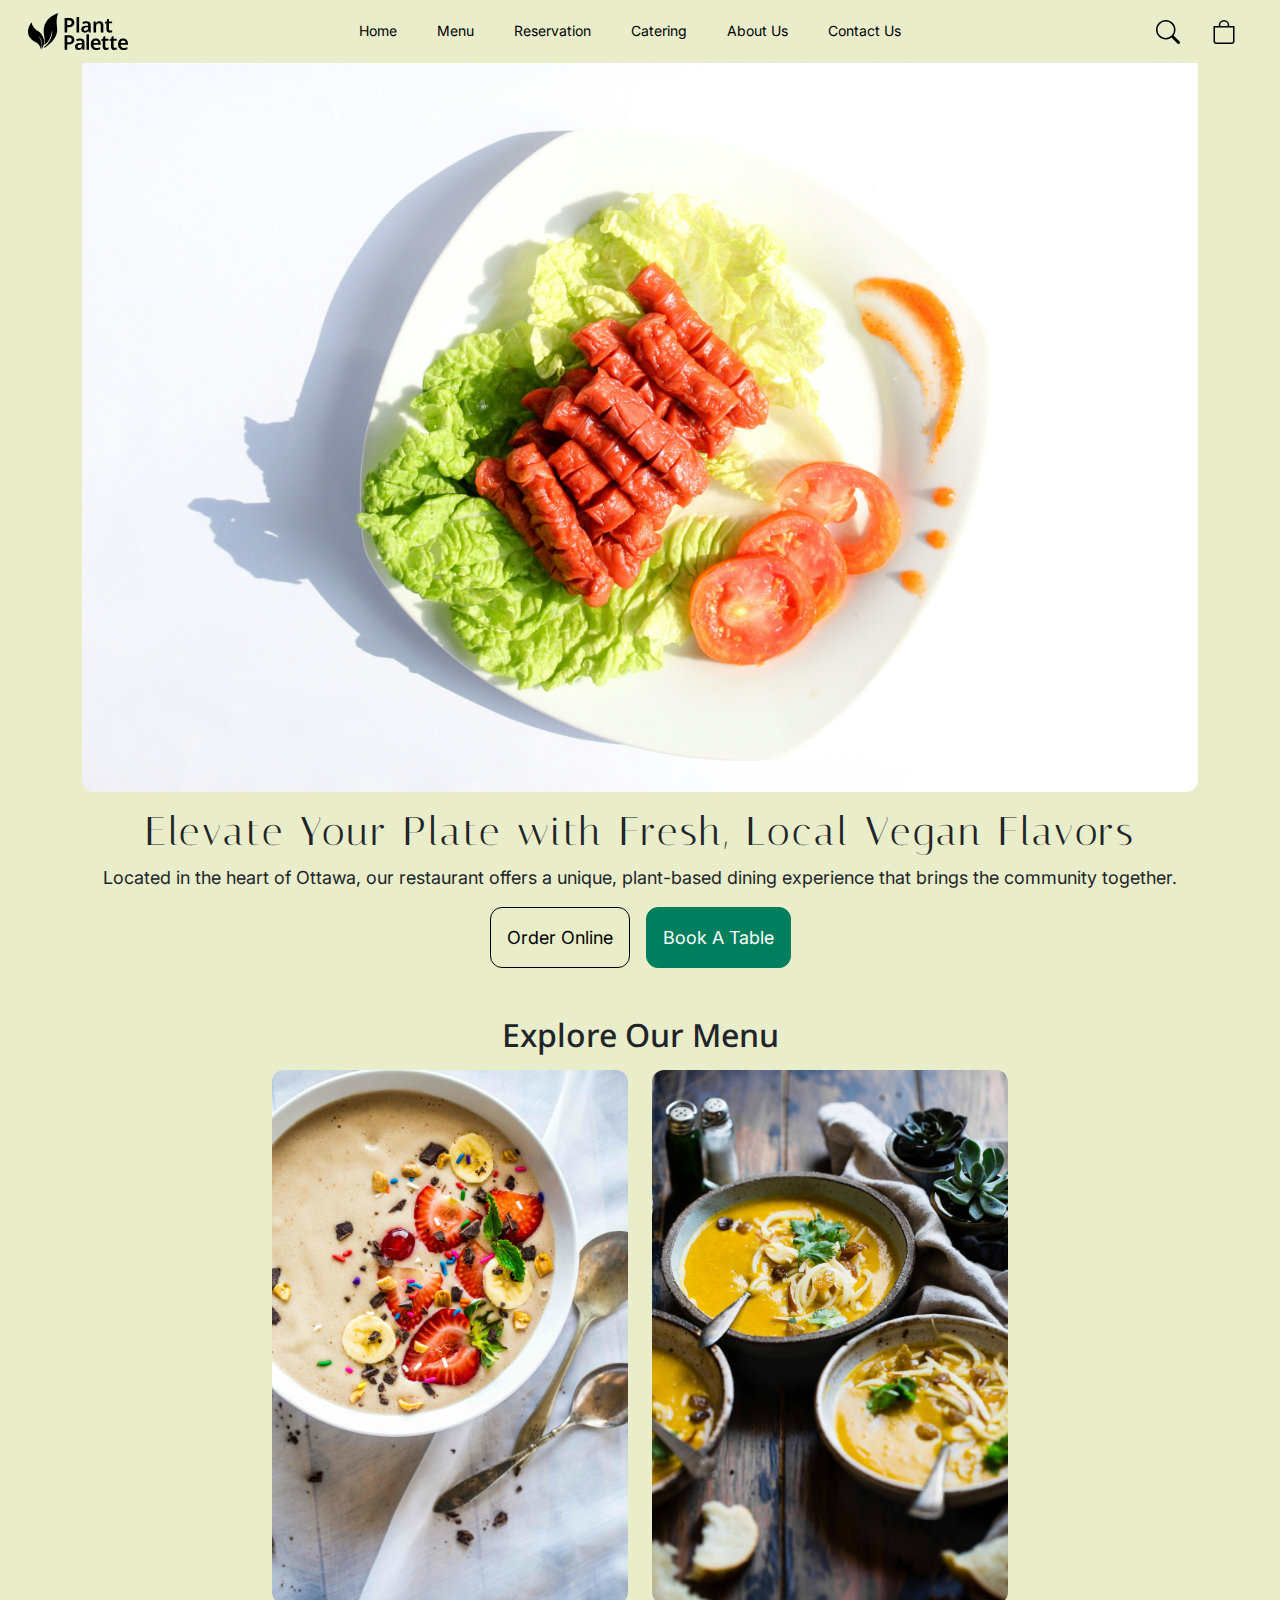
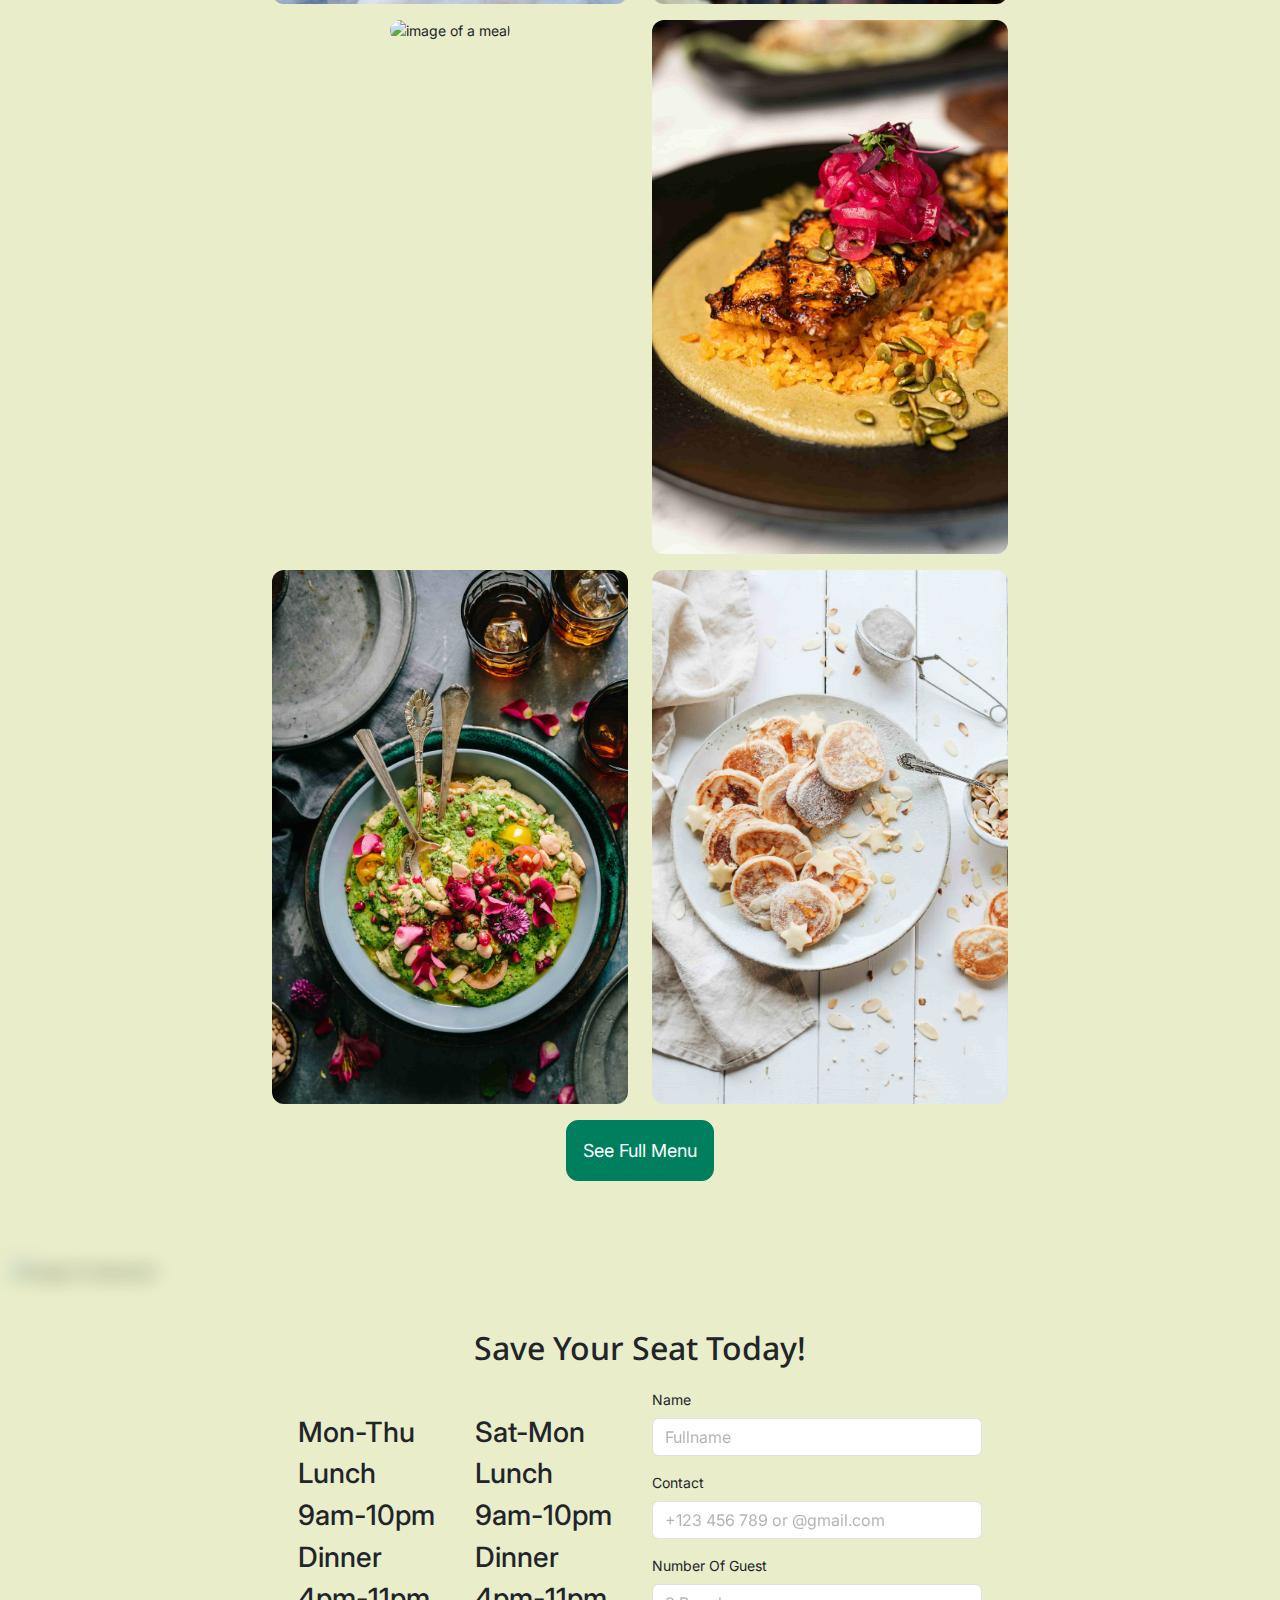
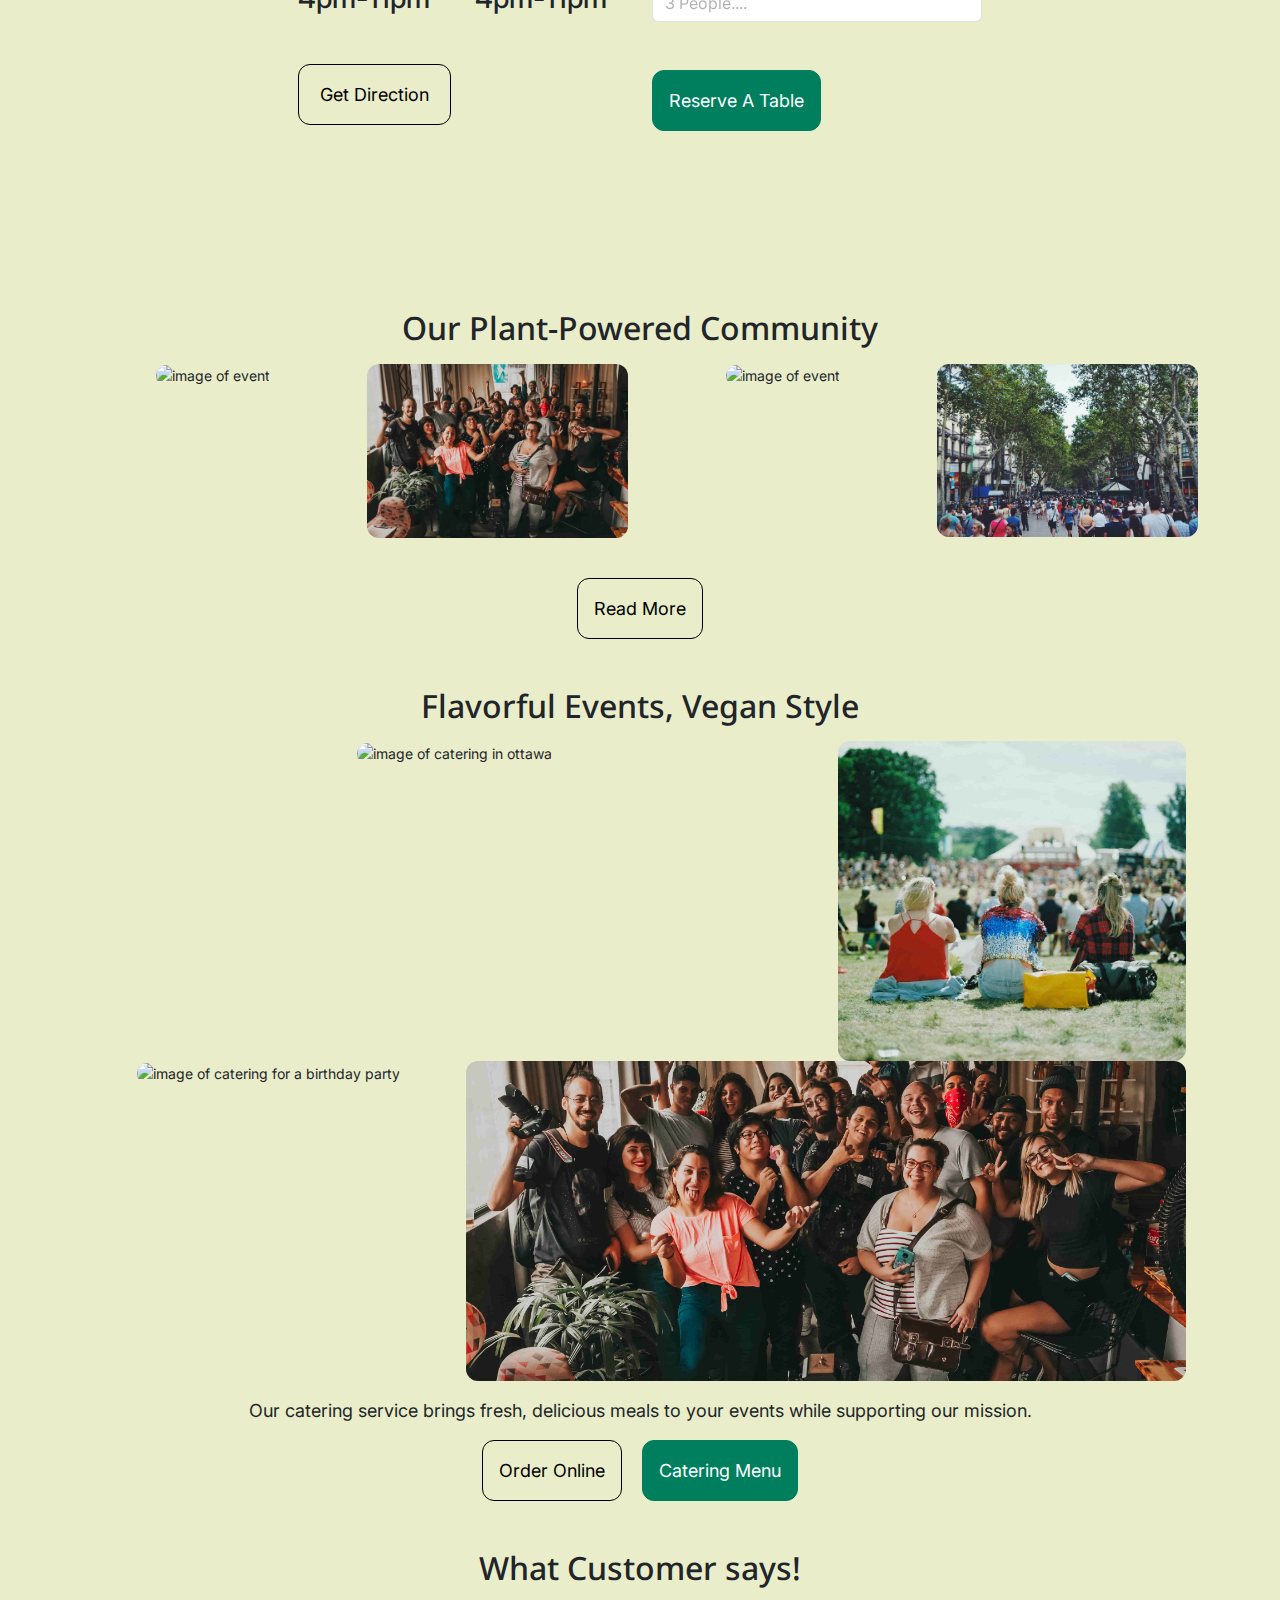
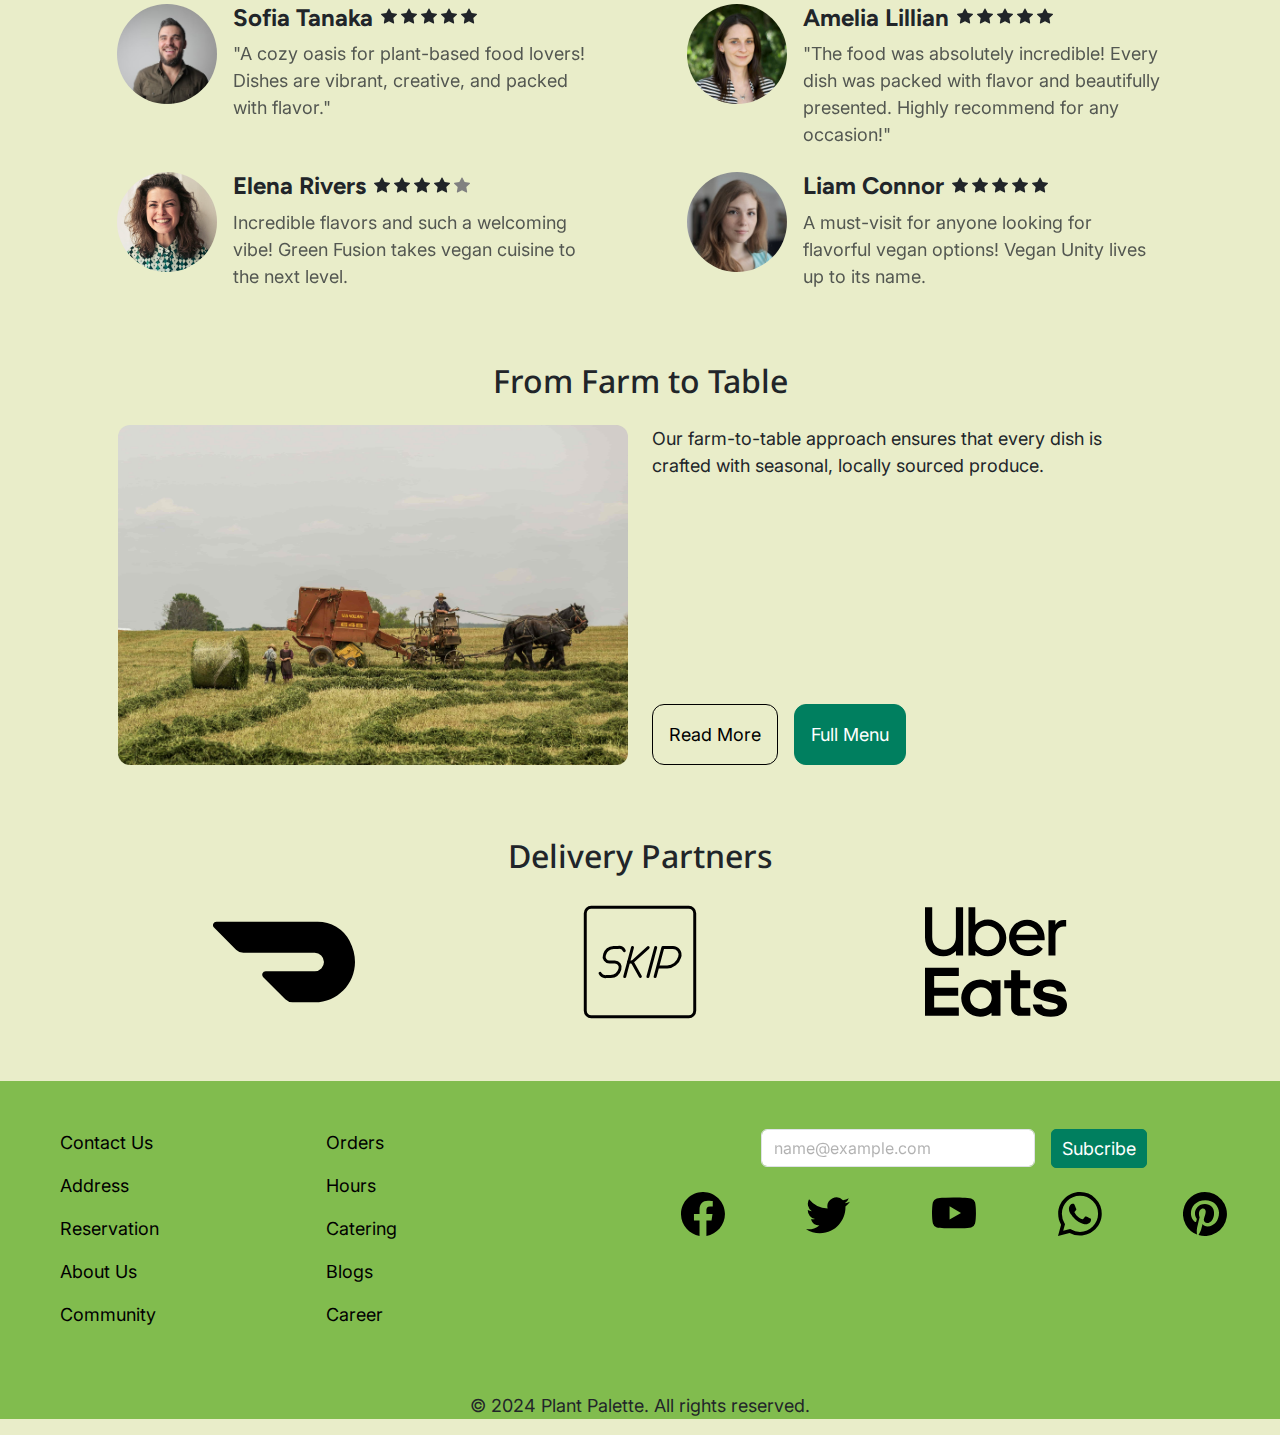
==== commit 63e98133: "aria and accecibility error fixed" ====
--- a/home.html
+++ b/home.html
@@ -17,13 +17,15 @@
     <link rel="stylesheet" href="css/home.css">
 </head>
 <body>
+<a href="#main-content" class="skip-link">Skip to main content</a>
+<!-- skip link -->
 <div class="container-xxl">
   <header>
     <div class="container-xxl">
        <nav class="navbar navbar-expand-lg mx-lg-3 fixed-top">
            <div class="container-fluid">
              <a class="navbar-brand ms-0 animate__animated animate__delay-2s animate__repeat-1" href="#"><svg id="Layer_1" xmlns="http://www.w3.org/2000/svg" width="100px" height="auto"   viewBox="0 0 520.36 192.6">
-               <defs>
+               <!-- <defs>
                  <style>
                    .cls-1 {
                      fill: #81bc4e;
@@ -33,7 +35,7 @@
                      fill: #007f5f;
                    }
                  </style>
-               </defs>
+               </defs> -->
                <g id="acdSQG">
                  <path class="cls-2" d="M157.66,0c-2.9,6-5,12.3-6.3,18.9-4.8,23.9-1.2,41,.3,64.3,2.3,33.8-20.9,64-46,83.8s-14,11-17.6,12.4-4.4-.5-6.8-.6c-.2-1,.3-1,.8-1.4,3.3-3,7.7-5.7,11.2-8.8,20.6-19,34.1-48.1,32.9-76.4,0-.6.4-1.9-.5-1.7-5.1,28.2-15.5,59.9-41.4,75.4,1.9-8.1,2.9-16.4,2.5-24.7-1.2-24.8-8.8-41-3.3-67.6C91.36,35.4,122.66,12,157.66,0Z"/>
                  <path class="cls-1" d="M18.36,48.9c2.6,13.8,10.8,27.7,21.5,36.7s13.6,8.5,19.7,13.7c14.5,12.4,25.8,34.8,24.7,54.2-.8,13.8-7.8,24.6-13.5,36.7-.9.1-.4-1.1-.4-1.6.6-4.8,2.2-9.8,2.8-14.7,2.1-18.4-3.3-38.5-16.7-51.6-.4,0-.3.5-.2.7.6,1.5,3.5,5,4.6,6.9,10.1,18.1,14.6,38.3,6.7,58.2-1.9-4.7-3.1-9.5-5.4-14.1-11.5-22.4-30.8-21.7-46-38.3C-6.14,111.5-3.64,81.9,13.16,55.5c1.1-1.7,2.6-4.3,3.8-5.7s.5-1,1.4-.8v-.1Z"/>
@@ -55,7 +57,7 @@
              <button class="navbar-toggler" type="button" data-bs-toggle="collapse" data-bs-target="#navbarNav" aria-controls="navbarNav" aria-expanded="false" aria-label="Toggle navigation">
                <span class="navbar-toggler-icon"></span>
              </button>
-             <div class="collapse navbar-collapse justify-content-center" id="navbarNav">
+             <nav class="collapse navbar-collapse justify-content-center" id="navbarNav" aria-label="Main navigation">
                <ul class="navbar-nav">
                  <li class="nav-item">
                    <a class="nav-link active" aria-current="page" href="home.html">Home</a>
@@ -76,7 +78,7 @@
                    <a class="nav-link mx-lg-4" href="#">Contact Us</a>
                  </li>
                </ul>
-             </div>
+              </nav>
              <div class="d-flex d-none d-lg-block ms-lg-0 nav-link">
                <svg class="svg" xmlns="http://www.w3.org/2000/svg" width="24" height="auto" fill="currentColor" class="bi bi-search" viewBox="0 0 16 16">
                <path d="M11.742 10.344a6.5 6.5 0 1 0-1.397 1.398h-.001q.044.06.098.115l3.85 3.85a1 1 0 0 0 1.415-1.414l-3.85-3.85a1 1 0 0 0-.115-.1zM12 6.5a5.5 5.5 0 1 1-11 0 5.5 5.5 0 0 1 11 0"/>
@@ -91,7 +93,7 @@
          </nav>
     </div>
    </header>
-    <main>
+    <main id="main-content">
      <section class="hero-section mt-5">
       <div class="container-lg">
         <div class="">
--- a/css/home.css
+++ b/css/home.css
@@ -103,6 +103,26 @@
     font-size: var(--bs-body-mobile);
 }
 
+.skip-link {
+    position: absolute;
+    top: -1000px;
+    left: 45%;
+    background: var(--bs-primary-color); /* Accessible color */
+    color: white;
+    padding: 10px 15px;
+    text-decoration: none;
+    font-size: var(--bs-body-desktop);
+    border-radius: 12px;
+    z-index: 1000;
+    transition: top 0.7s ease;
+}
+  
+.skip-link:focus {
+    top: 80px; /* Bring it into view when focused */
+    outline: 5px solid red; /* add outline for better visibility */
+}
+
+
 nav {
     background-color: var(--bs-tertiary-color);
 }
@@ -326,6 +346,35 @@
     width: 7%;
 }
 
+/* logo animation  */
+@keyframes cls-1 {
+    0% {
+      fill: var(--bs-primary-color);
+    }
+    100% {
+      fill: var(--bs-secondary-color);
+      scale: 0.9;
+    }
+  }
+  
+  @keyframes cls-2 {
+    0% {
+      fill: var(--bs-secondary-color);
+      scale: 0.9;
+    }
+    100% {
+      fill: var(--bs-primary-color);
+    }
+  }
+  
+  .cls-1 {
+    animation: cls-1 1s infinite alternate;
+  }
+  
+  .cls-2 {
+    animation: cls-2 1s infinite alternate;
+  }
+
 
 
 
